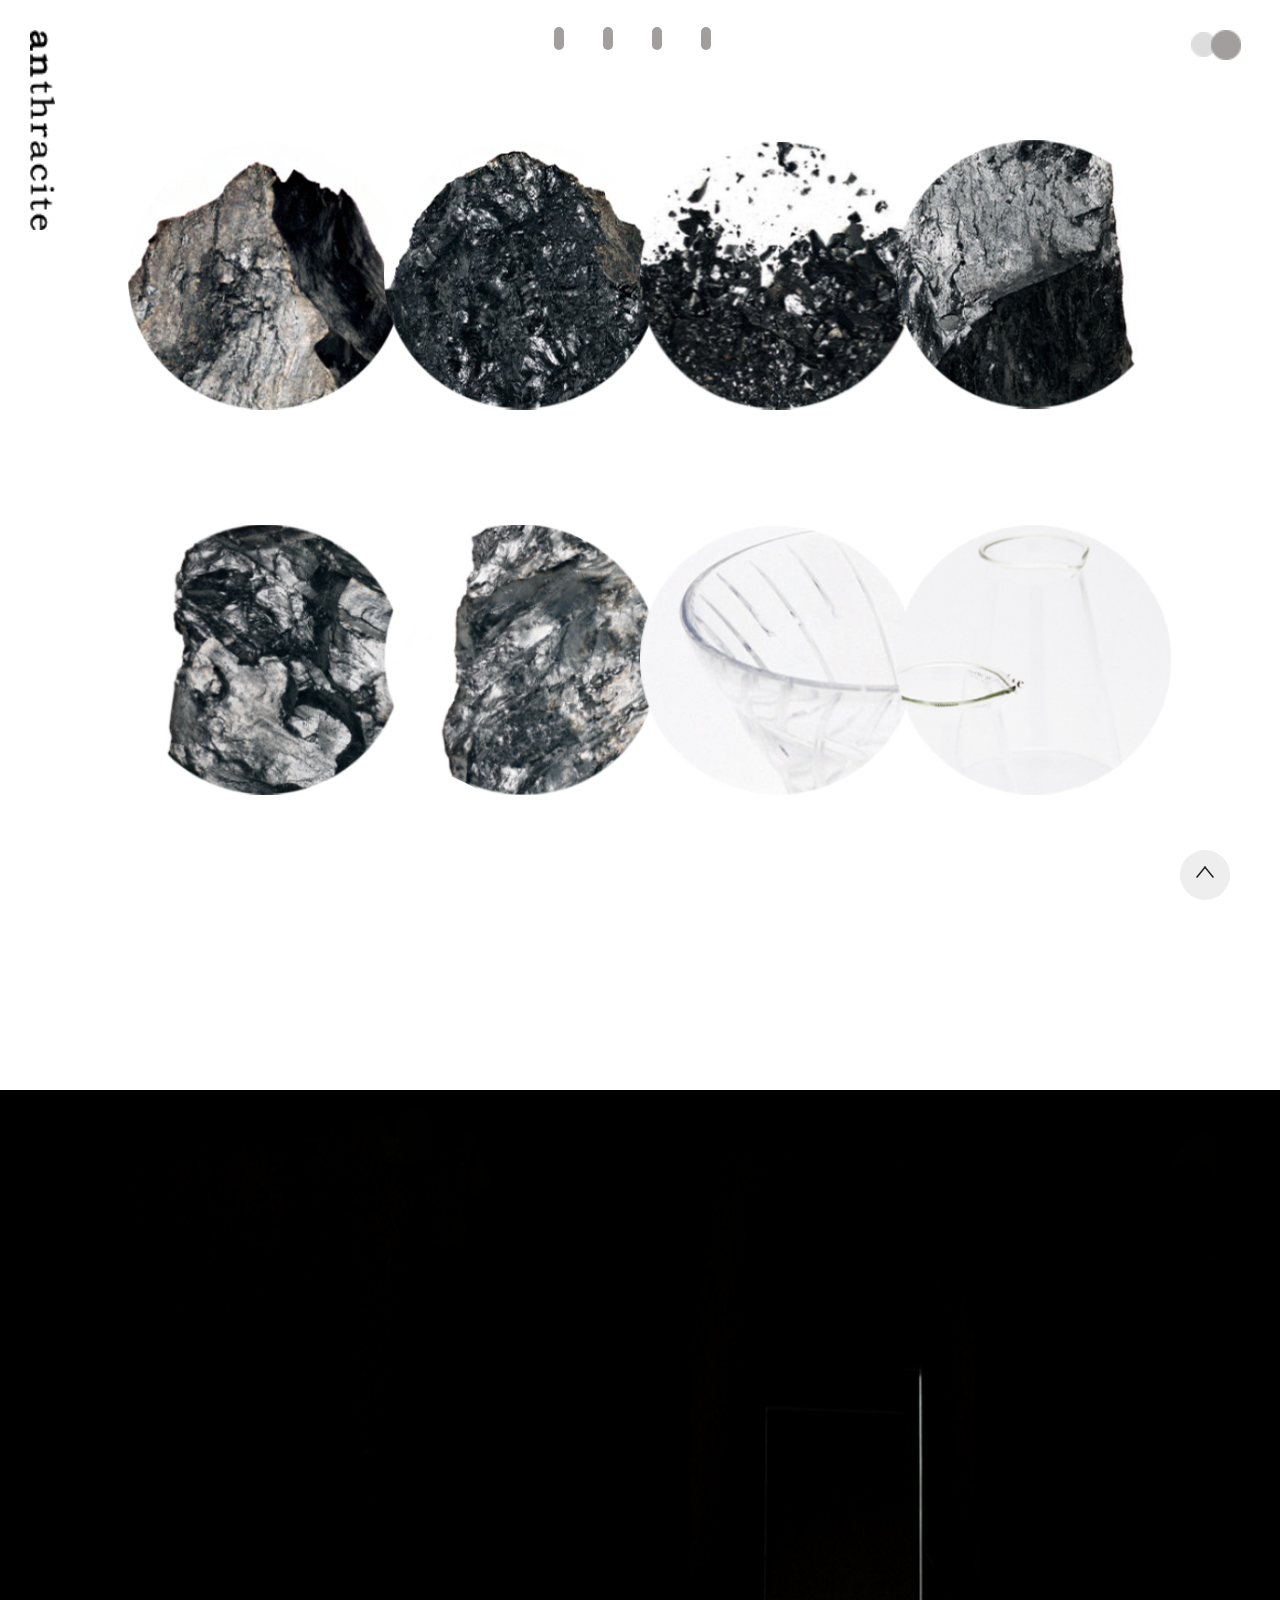
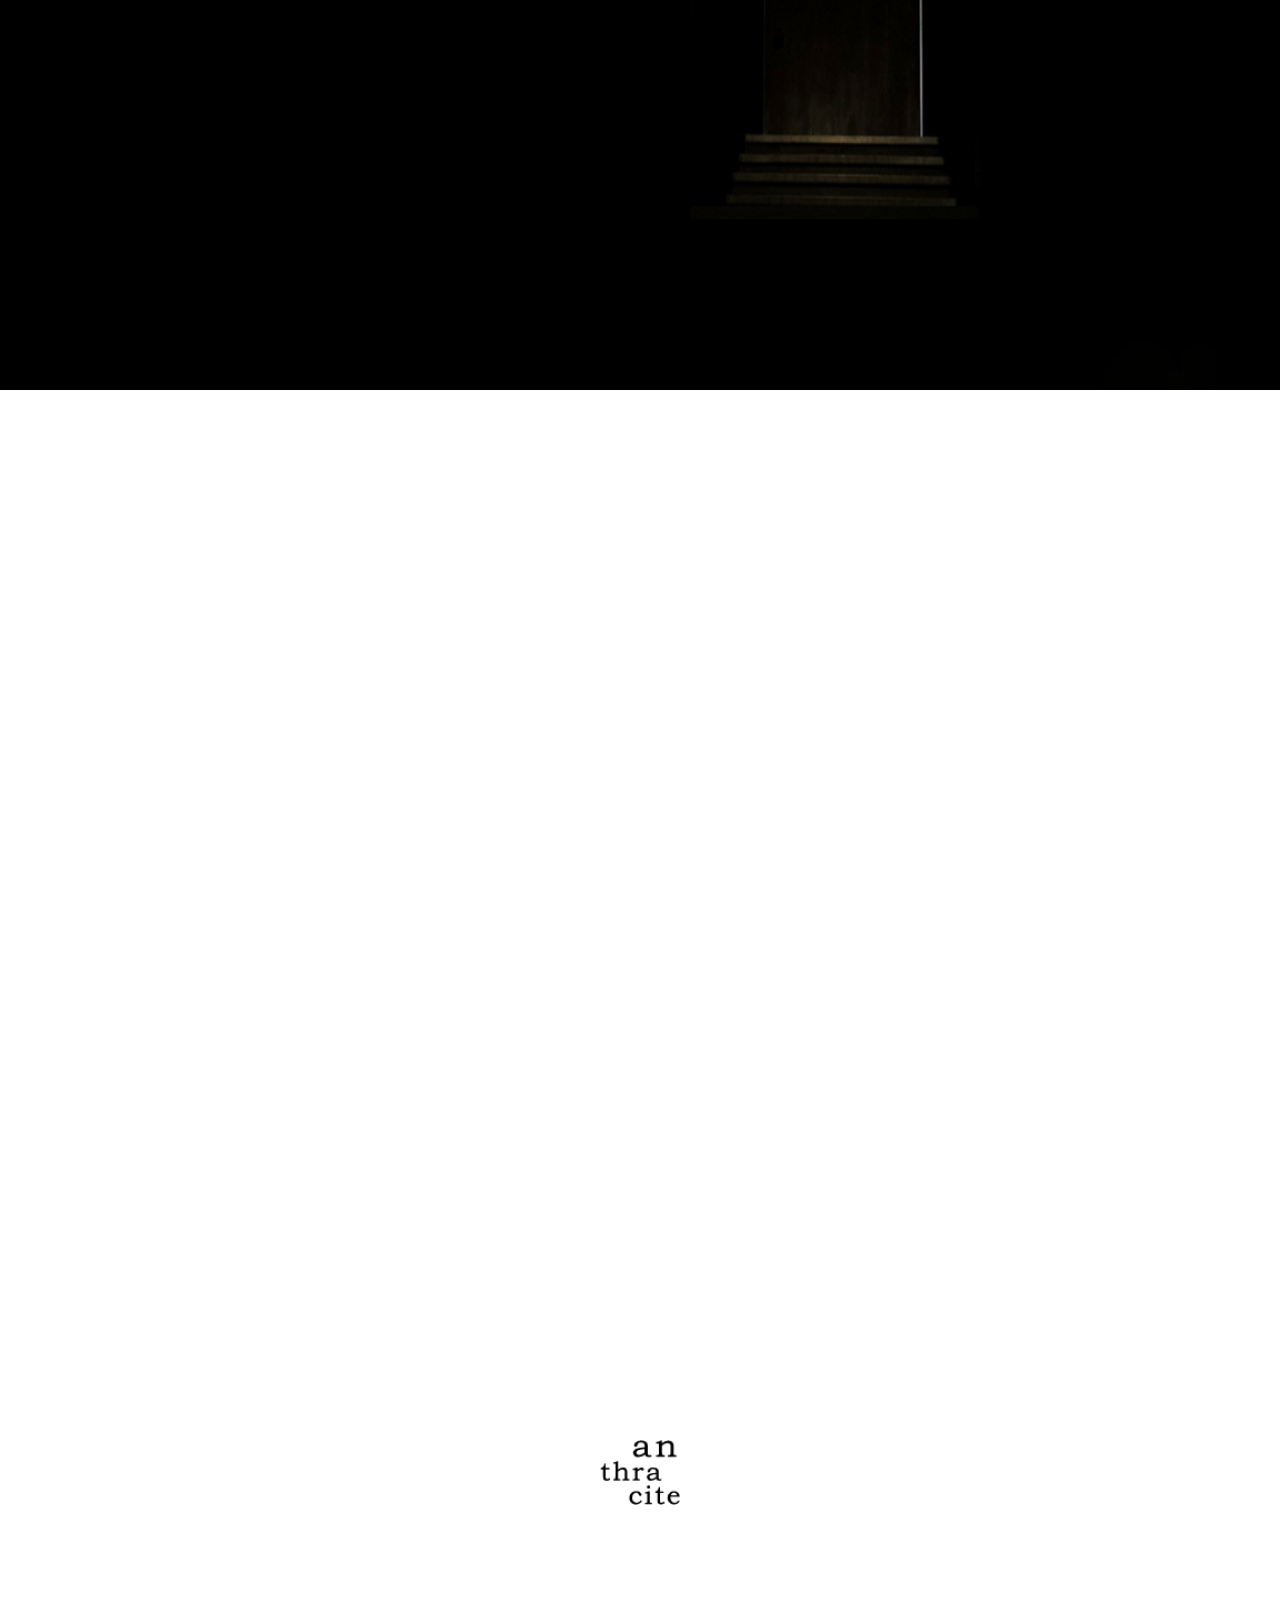
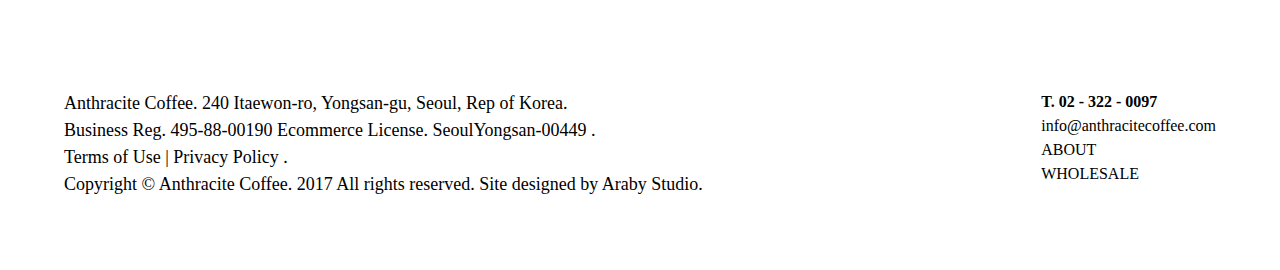
==== index.html @ 28214719 "df" ====
<!DOCTYPE html>
<html lang="ko">
<head>
    <meta charset="UTF-8">
    <meta name="viewport" content="width=device-width, initial-scale=1.0, minimum-scale=1.0,maximum-scale=1.0, user-scalable=no">
<!--    <script type="text/javascript" src="js/swiper.min.js"></script>-->
    <script src="js/prefixfree.min.js"></script>
    <script src="js/jquery-3.4.1.min.js"></script>
    <script src="js/jquery.mousewheel.js"></script>

    <link rel="stylesheet" href="css/swiper.min.css">
    <link rel="stylesheet" href="css/main.css">
    <link rel="stylesheet" href="css/header.css">
    <link rel="stylesheet" href="css/footer.css">
    <title>anthracite Main </title>
</head>


<script>
$(function(){
        $("#header").load("header.html");
        $("#footer").load("footer.html");
    
         
    
    //mousewhell.min.js를 difine한 경우
        //box 위에서 마우스 휠을 움직이면
        $(".box").on("mousewheel",function(event,delta){
            
           //마우스 휠을 올렸을 때
            if(delta > 0) {
                //변수  prev에 현재 휠을 움직인 section에서 이전section의 offset().top위치 저장
                try{
                   var prev = $(this).prev().offset().top;
                }catch(e){}
               //문서 전체를 prev에 저장된 위치로 이동
                $("html,body").stop().animate({"scrollTop":prev},1000);
               
               
            //마우스 휠을 내렸을 때
            }else if (delta < 0) {
                //변수 next에 현재 휠을 움직인 section에서 다음 section의 offset().top위치 저장 
                try{
                   var next = $(this).next().offset().top;
                } catch(e){}
                
               //문서 전체를 next에 저장된 위치로 이동
               $("html,body").stop().animate({"scrollTop":next},1000);
            }
              
       });
    });          
        
    //section02 (이미지 슬라이드)
    var wnum=0;
	var wwslidingAuto=null;
	function play_w(directw) {	
			if(directw=="right"){
				wnum++;
				if(wnum>2)wnum=0;
			}else if(directw=="left"){
				wnum--;
				if(wnum<0)wnum=2;
			}else {
				wnum = directw;
			}
				if(wnum==0) {
				$(".viewImgList li.imglist1").animate({'opacity' : 0 },1000);
				$(".viewImgList li.imglist2").animate({'opacity' : 0 },1000);
				$(".viewImgList li.imglist0").animate({'opacity' : 1 },1000);
			}else if (wnum==1){
				$(".viewImgList li.imglist0").animate({'opacity' : 0 },1000);
				$(".viewImgList li.imglist2").animate({'opacity' : 0 },1000);
				$(".viewImgList li.imglist1").animate({'opacity' : 1 },1000);
			}else if (wnum==2){
				$(".viewImgList li.imglist0").animate({'opacity' : 0 },1000);
				$(".viewImgList li.imglist1").animate({'opacity' : 0 },1000);
				$(".viewImgList li.imglist2").animate({'opacity' : 1 },1000);
			}

			if(wwslidingAuto)clearTimeout(wwslidingAuto);
			wwslidingAuto=setTimeout("play_w('right')",5000);
	}
	var wwslidingAuto=setTimeout("play_w('right')",5000);
    
    
    
        //section03
        $(window).scroll(function(){
            var sct = $(window).scrollTop();
            var visual = $(".box");
            var Roll = $(".visual_Roll > div > .v_img01 > ul");
            
            var tg = $(".visual_Roll");
            var th = $(".visual_Roll").offset().top;    
            
                if( th<= sct){
                   $('.fadein_down').animate({'opacity':'1','margin-top':'0px','transition':'0s'},1500);
                    $('.fadein_up').animate({'opacity':'1','margin-top':'350px','transition':'0s'},1500);
                    $('.v_text01').animate({'opacity':'1'},1000); 
                     $('.v_ston').animate({'opacity':'1'},1000); 
                }else if( th> sct){
                        $('.fadein_down').css({ 'opacity': '0', 'margin-top':'-900px', 'max-height': '100%','transition':'1s'});
                        $('.fadein_up').css({  'opacity': '0' , 'margin-top':'500px', 'max-height': '100%' ,'transition':'0.6s'}); 
                        $('.v_text01').css({'opacity':'0','transition':'0.6s'});
                        $('.v_ston').animate({'opacity':'0'},450); 
                };
            
        });
</script>

<body>
<!--skipnavi -->
<ul class="skipnavi">
    <li><a href="#container">본문내용</a></li>
</ul>

<!-- wrap-->
<div id="wrap">
    <!-- header-->
    <header id="header"></header>
    
    <div id="container">
        <div class="section01 box">
            <div class="main_menu">
                <ul>
                    <li class="M_img"><img  src="IMAGE/1.png" alt="히스토리미스터리"></li>
                    <li class="M_img"><img  src="IMAGE/2.png" alt="윌리엄브레이크"></li>
                    <li class="M_img"><img  src="IMAGE/3.png" alt="공기와꿈"></li>
                    <li class="M_img"><img  src="IMAGE/4.png" alt="버터펫트리오"></li>
                </ul>
                <ul>
                    <li><img src="IMAGE/5.png" alt="파블로네루다"></li>
                    <li><img src="IMAGE/6.png" alt="나쓰메소세키"></li>
                    <li><img src="IMAGE/7.png" alt="Hario v60 Dripper"></li>
                    <li><img src="IMAGE/8.png" alt="Anthracite Coffee Server"></li>
                </ul>
            </div>
        </div>
        
        <div class="section02 box">
        <div class="main_rolling_pc">
            <div class="visualRoll">
                <ul class="viewImgList">
                    <li class="imglist0"><img src="IMAGE/black1_1.png" alt=""></li>
                    <li class="imglist1"><img src="IMAGE/black1_2.png" alt=""></li>
                    <li class="imglist2"><img src="IMAGE/black1_3.png" alt=""></li>
                </ul>
            </div><!-- //visualRoll -->
        </div><!-- // main_rolling_pc -->
      </div>  
       
       
        <div class="section03 box swiper-container">
            <div class="visual_Roll swiper-wrapper">
                    <div class="swiper-slide">
                        <div class="v_img01">
                            <ul>
                                <li ><img class="fadein_down" src="IMAGE/Yeonhui02.png" alt="연희의 빛"></li>
                                <li><img class="fadein_up" src="IMAGE/Yeonhui01.png" alt="연희의 그림자"></li>
                            </ul>
                        </div>
                        <div class="v_text01">
                            <ul>
                                <li><span>연희</span></li>
                                <li><p>어두운 통로를 지나 넓은 창으로 쏟아지는 빛을<br>마주하면, 잠시 시간은 아득해집니다.<br>이 여백은 어떤 감각으로 남게될까요.<br><br>발자국 소리와 그림자의 움직임이 익숙한듯<br>낯설게 다가오는 이곳에서, 단지 모든 빛을<br>흡수한 검정의 고요를 가늠하고 싶을 뿐입니다.</p></li>
                            </ul>
                        </div>
                    </div>
                    <div class="swiper-slide">
                        <div class="v_img02">
                            <ul>
                                <li><img class="fadein_down" src="IMAGE/Seogyo.png" alt="연희의 그림자"></li>
                            </ul>
                        </div>
                        <div class="v_text02">
                            <ul>
                                <li><span>서교</span></li>
                                <li><p>서울 망원동 오래된 저택이었던 이곳은<br>바람과 바람 사이로 지나가는 시간의 소리,<br>커피를 만들어내는 몇몇 소리들만 존재합니다.<br><br>시간이 축적된 결과의 산물을 위해<br>정원을 가꾸고, 한 잔의 커피에 움직임을 더하는 적요한 이 공간은 결을 만드는 소리로만 채워집니다.</p></li>
                            </ul>
                        </div>
                    </div>
                    <div class=" swiper-slide">
                        <div class="v_img03">
                            <ul>
                                <li><img class="fadein_up" src="IMAGE/Jeju01.png" alt="제주 숲과 자연"></li>
                                <li><img class="fadein_down" src="IMAGE/Jeju02.png" alt="제주 시멘트사이 풀"></li>
                            </ul>
                        </div>
                        <div class="v_text03">
                            <ul>
                                <li><span>제주</span></li>
                                <li><p>천창을 통해 볕이 모이는 부분에 씨를 심고, 물을 주면 자라지 않을까?<br><br>아주 단순한 생각이 모여 공간을 만들었습니다.<br>돌이 많고 땅이 고르지 않은 공장 바닥에서 매일 볕을 받고 자라난 식물을 계속해서 키워나가는 것,<br>제주 한림읍 전분공장을 두 번째 앤트러사이트 공간으로 만들면서 우리는 하나의 생명력을 심었습니다.<br><br>온전한 자연의 흐름과 커피를 즐길 수 있는 공간이되길 바랍니다.</p></li>
                            </ul>
                        </div>
                        <div class="v_ston"><img src="IMAGE/ston1.png" alt="ston"></div>
                    </div>
                <div class="v_ston"><img src="IMAGE/ston1.png" alt="ston"></div>
            </div>
            <div class="swiper-pagination"></div>
        </div><!--// section03 -->
    </div><!--// conrainer -->
    
    <!-- footer-->
    <div id="footer"></div>
    
<!-- // wrap -->
</div>
  <script src="js/swiper.min.js"></script>
<script>
       var swiper = new Swiper('.swiper-container', {
                    slidesPerview: 1,
                    speed: 500,
                    spaceBetween: 0,
                    loop: true,
                    pagination: {
                        el:'.swiper-pagination',
                        type: 'progressbar',
                    },
                  
              });   
    
</script>
</body>
</html>
---- css/main.css ----
<meta charset="UTF-8">
 <meta name="viewport" content="width=device-width, initial-scale=1.0, minimum-scale=1.0,maximum-scale=1.0, user-scalable=no">
<link rel="stylesheet" href="css/swiper.min.css">

/*container*/
    #container { 
        padding-top: 100px;
        width: 100%;
        height: 100%; 
    }


    /*section01*/
    .section01 {
        width: 100%; 
        height: 950px; 
    }
    .section01 .main_menu {
        margin: 0 auto;
        width: 80%;
        height: 950px; 
        
    }
    .section01 .main_menu ul {
        margin: 0 auto;
        margin-top: 35px;
        width: 70%;
        height: 350px; 
        
    }
    .section01 .main_menu ul li{
        text-align: center;
        width:25%;
        height: 290px;
        float: left;
    }

.section01 .main_menu ul li img { width: 290px; height: 290px; transition:all 2s ease;}
.section01 .main_menu ul li img:hover {
    transform: rotateY(540deg);
    transition: all 1s infinite;
    -webkit-backface-visibility: visible; 
    backface-visibility: visible;

}


    /*section02*/
        .section02 {position: relative; width: 100%; height:900px; overflow: hidden; background-color: #000;}
        .visualRoll {position: relative; margin: 0 auto;width: 90%; overflow: hidden;}
        .viewImgList {position: relative; width: 100%;}
        .viewImgList li {text-align: center; margin: 0 auto; height: 900px; line-height: 900px;}
        .viewImgList li.imglist0 {position: relative; z-index: 50; }
        .viewImgList li.imglist1 {position: absolute; width: 100%; left: 0; top: 0; z-index: 10; }
        .viewImgList li.imglist2 {position: absolute; width: 100%; left: 0; top: 0; z-index: 10; }
        .viewImgList li img {width: 2000px; height: 1500px; position: absolute; left: 150px; top: -300px;}
        

    /*section03*/

.section03 {
    position: relative;
    width: 100%;
    height: 950px; 
    }
    .swiper-container {
        width: 100%;
        height: 100%;
        margin-left: auto;
        margin-right: auto;
    }
    .swiper-slide {
        text-align: center;
        font-size: 18px;
        background: #fff;

        /* Center slide text vertically */
        display: -webkit-box;
        display: -ms-flexbox;
        display: -webkit-flex;
        display: flex;
        -webkit-box-pack: center;
        -ms-flex-pack: center;
        -webkit-justify-content: center;
        justify-content: center;
        -webkit-box-align: center;
        -ms-flex-align: center;
        -webkit-align-items: center;
        align-items: center;
    }
    /*연희*/
    .Yeonhui, .Seogyo, .Jeju {
        width: 100%; 
        height: 960px;
        overflow: hidden;
        }

    .v_img01 { width: 50%; height: 950px; 
        float: left; 
        }
    .v_img01 ul { 
        position: relative; 
        width: 100%; 
        height: 950px; 
        }
    .v_img01 ul li { position: absolute; }
    .v_img01 ul li:nth-child(1) {
        width: 620px; 
        height: 100%;
        }
    .v_img01 ul li:nth-child(2) {
        width: 620px; 
        height: 100%;
        right: 0px;
        bottom: 0px;
        padding-top: 20px;
        }

    
    .visual_Roll div.on { background-color: beige; display: block;}

    /*img shadow */
    .v_img01 ul li img {box-shadow: -3px 2px 20px -9px;}

    .v_text01 { 
        width: 50%; 
        height: 950px; 
        text-align: center; 
        float: left; 
        position: relative; 
        overflow: hidden;
        opacity: 0;
        transition: 0.4s;
        background-image: url(../IMAGE/membership_back.png);
        }
    .v_text01 ul { 
        margin: 0 auto;
        width: 50%; 
        height: 300px;   
        margin-top:  350px;
        }
    .v_text01 ul li { 
        width: 100%; 
        height: 50px;
        }

    .v_text01 ul li span,p { 
        font-size: 23px;
        font-family: "HYMyeongJo-Extra";
        color: rgb(0, 0, 0);
        line-height: 1.5;
        -moz-transform: matrix( 1,0,0,0.99885930643423,0,0);
        -webkit-transform: matrix( 1,0,0,0.99885930643423,0,0);
        -ms-transform: matrix( 1,0,0,0.99885930643423,0,0);
        z-index: 28;
        }
    .v_text01 ul li span {
        font-size: 30px; 
        line-height: 0;
        }
    
/*서교*/
    .Seogyo {
        display: none;
        }

    .v_img02 { width: 50%; 
        height: 950px; 
        float: left;
        _overflow: hidden; 
        
        }
    .v_img02 ul { 
        position: relative; 
        width: 75%;
        height: 950px; 
        margin: 0 auto;
        text-align: center;
        
        }
    .v_img02 ul li { 
        position: absolute; 
        width: 100%;
        height: 950px;   
        }

    .v_img02 ul li:nth-child(1) {
        width: 620px; 
        height: 830px; 
        }
    .v_img02 ul li:nth-child(2) {
        width: 575px; 
        height: 605px;  
        bottom: 0; 
        right: 0px; 
        }
    /*img shadow */
    .v_img02 ul li img {box-shadow: -3px 2px 20px -9px;}


    .v_text02 { 
        width: 50%; 
        height: 950px; 
        text-align: center; 
        float: left; 
        position: relative; 
        overflow: hidden;
         background-image: url(../IMAGE/membership_back.png);
        }
    .v_text02 ul { 
        margin: 0 auto;
        width: 50%; 
        height: 300px;   
        margin-top:  350px;
        }
    .v_text02 ul li { 
        width: 100%; 
        height: 50px;
        }

    .v_text02 ul li span,p { 
        font-size: 23px;
        font-family: "HYMyeongJo-Extra";
        color: rgb(0, 0, 0);
        line-height: 1.5;
        -moz-transform: matrix( 1,0,0,0.99885930643423,0,0);
        -webkit-transform: matrix( 1,0,0,0.99885930643423,0,0);
        -ms-transform: matrix( 1,0,0,0.99885930643423,0,0);
        z-index: 28;
        }
    .v_text02 ul li span {
        font-size: 30px; 
        line-height: 0;
        }
/*제주*/
    .Jeju {
        display: none;
        }

    .v_img03 { 
        width: 50%; height: 950px; 
        float: left;
        _overflow: hidden; 
        }
    .v_img03 ul { 
        position: relative; 
        width: 100%; 
        height: 950px; 
        }
    .v_img03 ul li { position: absolute; }
    .v_img03 ul li:nth-child(1) {
        width: 620px; 
        height: 830px; 
        bottom: 610px; 
        left: 0px;
        }
    .v_img03 ul li:nth-child(2) {
        width: 575px; 
        height: 605px;  
        bottom: -150px; 
        right: 0px; 
        }
    /*img shadow */
    .v_img03 ul li img {box-shadow: -3px 2px 20px -9px;}

    .v_text03 { 
        width: 50%; 
        height: 950px; 
        text-align: center; 
        float: left; 
        position: relative; 
        overflow: hidden;
         background-image: url(../IMAGE/membership_back.png);
        }
    .v_text03 ul { 
        margin: 0 auto;
        width: 70%; 
        height: 300px;   
        margin-top:  350px;
        }
    .v_text03 ul li { 
        width: 100%; 
        height: 50px;
        }

    .v_text03 ul li span,p { 
        font-size: 23px;
        font-family: "HYMyeongJo-Extra";
        color: rgb(0, 0, 0);
        line-height: 1.5;
        -moz-transform: matrix( 1,0,0,0.99885930643423,0,0);
        -webkit-transform: matrix( 1,0,0,0.99885930643423,0,0);
        -ms-transform: matrix( 1,0,0,0.99885930643423,0,0);
        z-index: 28;
        }
    .v_text03 ul li span {
        font-size: 30px; 
        line-height: 0;
        }      

.v_ston {display: none;}

/*★★두번째★★*/
@media screen and (min-width:1280px) and (max-width:1735px){

/*container*/
    #container { 
        padding-top: 0px;
        width: 100%;
        height: 100%; 
    }


    /*section01*/
    .section01 {
        width: 100%; 
        height: 950px; 
    }
    .section01 .main_menu {
        margin: 0 auto;
        width: 80%;
        height: 950px; 
        
    }
    .section01 .main_menu ul {
        margin: 0 auto;
        margin-top: 35px;
        width: 100%;
        height: 350px; 
        
    }
    .section01 .main_menu ul li{
        text-align: center;
        width:25%;
        height: 290px;
        float: left;
    }

.section01 .main_menu ul li img { width: 275px; height: 270px; transition:all 2s ease;}
    
.section01 .main_menu ul li img:hover {
    transform: rotateY(540deg);
    transition: all 1s infinite;
    -webkit-backface-visibility: visible; 
    backface-visibility: visible;

}


    /*section02*/
        .section02 {position: relative; width: 100%; height:900px; overflow: hidden; background-color: #000;}
        .visualRoll {position: relative; margin: 0 auto;width: 90%; overflow: hidden;}
        .viewImgList {position: relative; width: 100%;}
        .viewImgList li {text-align: center; margin: 0 auto; height: 900px; line-height: 900px;}
        .viewImgList li.imglist0 {position: relative; z-index: 50; left: 150px;}
        .viewImgList li.imglist1 {position: absolute; width: 100%; left: 150px;top: 0; z-index: 10; }
        .viewImgList li.imglist2 {position: absolute; width: 100%; left: 150px;top: 0; z-index: 10; }
        .viewImgList li img {width: 2000px; height: 1500px; position: absolute; left: -375px; top: -300px;}
        
        

    /*section03*/

.section03 {
    position: relative;
    width: 100%;
    height: 960px; 
    }
    .swiper-container {
        width: 100%;
        height: 100%;
        margin-left: auto;
        margin-right: auto;
    }
    .swiper-slide {
        text-align: center;
        font-size: 18px;
        background: #fff;

        /* Center slide text vertically */
        display: -webkit-box;
        display: -ms-flexbox;
        display: -webkit-flex;
        display: flex;
        -webkit-box-pack: center;
        -ms-flex-pack: center;
        -webkit-justify-content: center;
        justify-content: center;
        -webkit-box-align: center;
        -ms-flex-align: center;
        -webkit-align-items: center;
        align-items: center;
    }
    /*연희*/
    .Yeonhui, .Seogyo, .Jeju {
        width: 100%; 
        height: 800px;
        overflow: hidden;
        }

    .v_img01 { 
        width: 50%; 
        height: 950px; 
        _float: left; 
        z-index: 2;
        }
    .v_img01 ul { 
        position: relative; 
        width: 100%; 
        height: 950px; 
        left: 10px;
        
        }
    .v_img01 ul li { position: absolute; }
    .v_img01 ul li:nth-child(1) {
        width: 320px; 
        height: 100%;
        left: 10px;
        }
    .v_img01 ul li:nth-child(2) {
        width: 350px; 
        height: 100%;
        right: 0px;
        bottom: 0px;
        padding-top: 20px;
        }
    .fadein_down { opacity: 0; margin-top:-900px; max-height: 100%; }
    .fadein_up {  opacity: 0; margin-top:500px; max-height: 100%;  }
    
    .visual_Roll div.on { background-color: beige; display: block;}

    /*img shadow */
    .v_img01 ul li img {
        width:460px; height: 525px;  box-shadow: -3px 2px 20px -9px; }

    .v_text01 { 
        width: 50%; 
        height: 950px; 
        text-align: center; 
        float: left; 
        position: relative; 
        overflow: hidden;
        opacity: 0;
        transition: 0.4s;
        background-image: url(../IMAGE/membership_back.png);
        
        }
    .v_text01 ul { 
        margin: 0 auto;
        width: 80%; 
        height: 300px;   
        margin-top:  330px;
        left: 10px;
        }
    .v_text01 ul li { 
        width: 100%; 
        height: 50px;
        }

    .v_text01 ul li p { 
        font-size:18px;
        font-family: "HYMyeongJo-Extra";
        color: rgb(0, 0, 0);
        line-height: 1.5;
        -moz-transform: matrix( 1,0,0,0.99885930643423,0,0);
        -webkit-transform: matrix( 1,0,0,0.99885930643423,0,0);
        -ms-transform: matrix( 1,0,0,0.99885930643423,0,0);
        z-index: 28;
        }
    .v_text01 ul li span {
        font-size: 30px; 
        line-height: 0;
        }
    
/*서교*/
    .Seogyo {
        display: none;
        
        }

    .v_img02 { 
        width: 50%; 
        height: 950px; 
        float: left;
        _overflow: hidden; 
        }
    .v_img02 ul { 
        position: relative; 
        width: 80%;
        height: 100%; 
        margin: 0 auto;
        text-align: center;
        }
    .v_img02 ul li { 
        position: absolute; 
        width: 100%;
        height: 950px;   
        right: 25px; 
        top: 60px;
        
        }

   
    /*img shadow */
    .v_img02 ul li img {
        width: 100%; height: 100%; box-shadow: -3px 2px 20px -9px;}


    .v_text02 { 
        width: 50%; 
        height: 950px; 
        text-align: center; 
        float: left; 
        position: relative; 
        overflow: hidden;
        }
    .v_text02 ul { 
        margin: 0 auto;
        width: 80%; 
        height: 300px;   
        margin-top:  330px;
        }
    .v_text02 ul li { 
        width: 100%; 
        height: 50px;
        }

    .v_text02 ul li p { 
        font-size:18px;
        font-family: "HYMyeongJo-Extra";
        color: rgb(0, 0, 0);
        line-height: 1.5;
        -moz-transform: matrix( 1,0,0,0.99885930643423,0,0);
        -webkit-transform: matrix( 1,0,0,0.99885930643423,0,0);
        -ms-transform: matrix( 1,0,0,0.99885930643423,0,0);
        z-index: 28;
        }
    .v_text02 ul li span {
        font-size: 30px; 
        line-height: 0;
        }
/*제주*/
    .Jeju {
        display: none;
        }

    .v_img03 { width: 50%; height: 950px; 
        float: left;
        _overflow: hidden; 
        z-index: 2;
        }
    .v_img03 ul { 
        position: relative; 
        width: 100%; 
        height: 950px; 
        }
    .v_img03 ul li { position: absolute; }
    .v_img03 ul li:nth-child(1) {
        width: 620px; 
        height: 830px; 
        }
    .v_img03 ul li:nth-child(2) {
        width: 575px; 
        height: 605px;  
        bottom: 0; 
        right: -110px; 
        }
    /*img shadow */
    .v_img03 ul li img {
        box-shadow: -3px 2px 20px -9px;}

    .v_text03 { 
        width: 50%; 
        height: 950px; 
        text-align: center; 
        float: left; 
        position: relative; 
        overflow: hidden;
        }
    .v_text03 ul { 
        margin: 0 auto;
        width: 80%; 
        height: 300px;   
        margin-top:  330px;
        }
    .v_text03 ul li { 
        width: 100%; 
        height: 50px;
        }

    .v_text03 ul li p { 
        font-size:18px;
        font-family: "HYMyeongJo-Extra";
        color: rgb(0, 0, 0);
        line-height: 1.5;
        -moz-transform: matrix( 1,0,0,0.99885930643423,0,0);
        -webkit-transform: matrix( 1,0,0,0.99885930643423,0,0);
        -ms-transform: matrix( 1,0,0,0.99885930643423,0,0);
        z-index: 28;
        }
    .v_text03 ul li span {
        font-size: 30px; 
        line-height: 0;
        }

}

/*★★세번째★★*/
@media screen and (min-width:1024px) and (max-width:1279px){
    #container { 
        padding-top: 0px;
        width: 100%;
        height: 100%; 
    }

    /*section01*/
    .section01 {
        margin: 0 auto;
        width: 90%; 
        height: 900px; 
       
    }
    .section01 .main_menu {
        margin: 0 auto;
        width: 100%;
        text-align: center;
    }
    .section01 .main_menu ul {
        margin: 0 auto;
        width: 60%;
        height: 450px; 
        display: inline-block;
        text-align: center;
       
    }
    .section01 .main_menu ul li{
        display: inline-block;
        width:50%;
        height:215px;

    }

.section01 .main_menu ul li img { width: 215px; height: 210px; transition:all 2s ease;}
.section01 .main_menu ul li img:hover {
    transform: rotateY(540deg);
    transition: all 1s infinite;
    -webkit-backface-visibility: visible; 
    backface-visibility: visible;
}


    /*section02*/
        .section02 {position: relative; width: 100%; height:900px; overflow: hidden; background-color: #000;}
        .visualRoll {position: relative; margin: 0 auto;width: 90%; overflow: hidden;}
        .viewImgList {position: relative; width: 100%;}
        .viewImgList li {text-align: center; margin: 0 auto; height: 900px; line-height: 900px;}
        .viewImgList li.imglist0 {position: relative; z-index: 50; }
        .viewImgList li.imglist1 {position: absolute; width: 100%; left: 0;top: 0; z-index: 10; }
        .viewImgList li.imglist2 {position: absolute; width: 100%; left: 0;top: 0; z-index: 10; }
        .viewImgList li img {width: 2000px; height: 1500px; position: absolute; left: -510px; top: -300px;}
        

    /*section03*/

.section03 {
    position: relative;
    width: 100%;
    height: 950px; 
    }
    .swiper-container {
        width: 100%;
        height: 100%;
        margin-left: auto;
        margin-right: auto;
    }
    .swiper-slide {
        text-align: center;
        font-size: 16px;
        background: #fff;

        /* Center slide text vertically */
        display: -webkit-box;
        display: -ms-flexbox;
        display: -webkit-flex;
        display: flex;
        -webkit-box-pack: center;
        -ms-flex-pack: center;
        -webkit-justify-content: center;
        justify-content: center;
        -webkit-box-align: center;
        -ms-flex-align: center;
        -webkit-align-items: center;
        align-items: center;
    }
    /*연희*/
    .Yeonhui, .Seogyo, .Jeju {
        width: 100%; 
        height: 100%;
        overflow: hidden;
        }

    .v_img01 { 
        width: 50%; 
        height: 950px; 
        _float: left; 
        z-index: 2;
        }
    .v_img01 ul { 
        position: relative; 
        width: 100%; 
        height: 950px; 
        
        }
    .v_img01 ul li { position: absolute; }
    .v_img01 ul li:nth-child(1) {
        width: 320px; 
        height: 100%;
        }
    .v_img01 ul li:nth-child(2) {
        width: 350px; 
        height: 100%;
        right: 0px;
        bottom: 0px;
        padding-top: 20px;
        }
    .fadein_down { opacity: 0; margin-top:-900px; max-height: 100%; }
    .fadein_up {  opacity: 0; margin-top:500px; max-height: 100%;  }
    
    .visual_Roll div.on { background-color: beige; display: block;}

    /*img shadow */
    .v_img01 ul li img {
        width:419px;  box-shadow: -3px 2px 20px -9px; }

    .v_text01 { 
        width: 50%; 
        height: 950px; 
        text-align: center; 
        float: left; 
        position: relative; 
        overflow: hidden;
        opacity: 0;
        transition: 0.4s;
        background-image: url(../IMAGE/membership_back.png);
        
        }
    .v_text01 ul { 
        margin: 0 auto;
        width: 80%; 
        height: 300px;   
        margin-top:  330px;
        }
    .v_text01 ul li { 
        width: 100%; 
        height: 50px;
        }

    .v_text01 ul li p { 
        font-size:18px;
        font-family: "HYMyeongJo-Extra";
        color: rgb(0, 0, 0);
        line-height: 1.5;
        -moz-transform: matrix( 1,0,0,0.99885930643423,0,0);
        -webkit-transform: matrix( 1,0,0,0.99885930643423,0,0);
        -ms-transform: matrix( 1,0,0,0.99885930643423,0,0);
        z-index: 28;
        }
    .v_text01 ul li span {
        font-size: 30px; 
        line-height: 0;
        }
    
/*서교*/
    .Seogyo {
        display: none;
        }

    .v_img02 { width: 50%; 
        height: 950px; 
        float: left;
        _overflow: hidden; 
        }
    .v_img02 ul { 
        position: relative; 
        width: 100%;
        height: 950px; 
        margin: 0 auto;
        text-align: center;
        
        }
    .v_img02 ul li { 
        position: absolute; 
        width: 100%;
       height: 950px;   
        _left: -90px;
        }


 
    /*img shadow */
    .v_img02 ul li img {width: 600px; box-shadow: -3px 2px 20px -9px;}


    .v_text02 { 
        width: 50%; 
        height: 950px; 
        text-align: center; 
        float: left; 
        position: relative; 
        overflow: hidden;
        }
   .v_text02 ul { 
        margin: 0 auto;
        width: 80%; 
        height: 300px;   
        margin-top:  330px;
        }
    .v_text02 ul li { 
        width: 100%; 
        height: 50px;
        }

    .v_text02 ul li p { 
        font-size:18px;
        font-family: "HYMyeongJo-Extra";
        color: rgb(0, 0, 0);
        line-height: 1.5;
        -moz-transform: matrix( 1,0,0,0.99885930643423,0,0);
        -webkit-transform: matrix( 1,0,0,0.99885930643423,0,0);
        -ms-transform: matrix( 1,0,0,0.99885930643423,0,0);
        z-index: 28;
        }
    .v_text02 ul li span {
        font-size: 30px; 
        line-height: 0;
        }
/*제주*/
    .Jeju {
        display: none;
        }

    .v_img03 { width: 50%; height: 950px; 
        float: left;
        _overflow: hidden; 
        z-index: 2;
        }
    .v_img03 ul { 
        position: relative; 
        width: 100%; 
        height: 950px; 
        }
    .v_img03 ul li { position: absolute; }
    
    .v_img03 ul li:nth-child(1) img{
        width: 430px; 
        height:750px; 
        }
     .v_img03 ul li:nth-child(2) img{
        width: 430px; 
        height:750px; 
        }
    
    .v_img03 ul li:nth-child(1) {
        width: 100%; 
        height: 100%;
        left: -35px;
    }
    
    .v_img03 ul li:nth-child(2) {
        width: 575px; 
        height: 605px;  
        bottom: 30px; 
        right: -110px; 
        }
    /*img shadow */
    .v_img03 ul li img {box-shadow: -3px 2px 20px -9px;}

    .v_text03 { 
        width: 50%; 
        height: 950px; 
        text-align: center; 
        float: left; 
        position: relative; 
        overflow: hidden;
        }
    .v_text03 ul { 
        margin: 0 auto;
        width: 80%; 
        height: 300px;   
        margin-top:  330px;
        }
    .v_text03 ul li { 
        width: 100%; 
        height: 50px;
        }

    .v_text03 ul li p { 
        font-size:18px;
        font-family: "HYMyeongJo-Extra";
        color: rgb(0, 0, 0);
        line-height: 1.5;
        -moz-transform: matrix( 1,0,0,0.99885930643423,0,0);
        -webkit-transform: matrix( 1,0,0,0.99885930643423,0,0);
        -ms-transform: matrix( 1,0,0,0.99885930643423,0,0);
        z-index: 28;
        }
    .v_text03 ul li span {
        font-size: 30px; 
        line-height: 0;
        }
    .v_ston {display: none;}
    
}

/*★★hahaha★★*/
@media screen and (min-width:640px) and (max-width:1023px){
    .v_img01 .fadein_up{display:none;}
    .v_img03 .fadein_down{display:none;}
    .v_text01 ul,.v_text02 ul,.v_text03 ul {margin-top:140px; size:14px;} 
    .v_text01 ul li span, .v_text02 ul li span, .v_text03 ul li span {font-size:20px;}
    p {font-size:15px;}
    
    
    #container { 
        padding-top: 0px;
        width: 100%;
        height: 100%; 
    }

    /*section01*/
    .section01 {
        margin: 0 auto;
        width: 90%; 
        height: 900px; 
       
    }
    .section01 .main_menu {
        margin: 0 auto;
        width: 100%;
        text-align: center;
    }
    .section01 .main_menu ul {
        margin: 0 auto;
        width: 60%;
        height: 450px; 
        display: inline-block;
        text-align: center;
       
    }
    .section01 .main_menu ul li{
        display: inline-block;
        width:50%;
        height:215px;

    }

.section01 .main_menu ul li img { width: 215px; height: 210px; transition:all 2s ease;}
.section01 .main_menu ul li img:hover {
    transform: rotateY(540deg);
    transition: all 1s infinite;
    -webkit-backface-visibility: visible; 
    backface-visibility: visible;
}


    /*section02*/
        .section02 {position: relative; width: 100%; height:900px; overflow: hidden; background-color: #000;}
        .visualRoll {position: relative; margin: 0 auto;width: 90%; overflow: hidden;}
        .viewImgList {position: relative; width: 100%;}
        .viewImgList li {text-align: center; margin: 0 auto; height: 900px; line-height: 900px;}
        .viewImgList li.imglist0 {position: relative; z-index: 50; }
        .viewImgList li.imglist1 {position: absolute; width: 100%; left: 0;top: 0; z-index: 10; }
        .viewImgList li.imglist2 {position: absolute; width: 100%; left: 0;top: 0; z-index: 10; }
        .viewImgList li img {width: 2000px; height: 1500px; position: absolute; left: -510px; top: -300px;}
        

    /*section03*/
.section03.swiper-container {
    position: relative;
    width: 100%;
    height: 700px;
    margin-left: auto;
    margin-right: auto;
}

    .swiper-slide {
        text-align: center;
        font-size: 16px;

        

        /* Center slide text vertically */
        display: -webkit-box;
        display: -ms-flexbox;
        display: -webkit-flex;
        display: flex;
        -webkit-box-pack: center;
        -ms-flex-pack: center;
        -webkit-justify-content: center;
        justify-content: center;
        -webkit-box-align: center;
        -ms-flex-align: center;
        -webkit-align-items: center;
        align-items: center;
    }
/*연희*/
    .v_img01 { 
        width: 100%; 
        height: 700px; 
        }
    .v_img01 ul { 
        position: relative; 
        width: 100%; 
        height: 100%; 
        
        }
    .v_img01 ul li { position: absolute; }
    .v_img01 ul li:nth-child(1) {
        width: 100%; 
        height: 100%;
    }
    .v_img01 ul li:nth-child(2) {
       display: none;
        }
    .fadein_down { opacity: 0; margin-top:-900px; max-height: 100%; }
    .fadein_up {  opacity: 0; margin-top:500px; max-height: 100%;  }
    
    .visual_Roll div.on {  display: block;}

     /*img shadow */
    .v_img01 ul li img {
        width:100%;  box-shadow: 0px 2px 30px -3px; }

    .v_text01 { 
        z-index: 2;
        width: 100%; 
        height: 100%; 
        text-align: center; 
        float: left; 
        position: absolute;
        overflow: hidden;
        opacity: 0;
        transition: 0.4s;
        background-image: none;
        
        }
    .v_text01 ul { 
        margin: 0 auto;
        width: 70%; 
        height: 300px;   
        margin-top:  150px;
        }
    .v_text01 ul li { 
        width: 100%; 
        height: 65px;
        }

    .v_text01 ul li p { 
        font-size:18px;
        font-family: "HYMyeongJo-Extra";
        color: #fff;
        line-height: 2;
        -moz-transform: matrix( 1,0,0,0.99885930643423,0,0);
        -webkit-transform: matrix( 1,0,0,0.99885930643423,0,0);
        -ms-transform: matrix( 1,0,0,0.99885930643423,0,0);
        z-index: 28;
        }
    .v_text01 ul li span {
        font-size: 30px; 
        line-height: 0;
        color: #fff;
        }
    
/*서교*/
  

    .v_img02 { 
        width: 100%;
        height: 700px; 
        }
    .v_img02 ul { 
        position: relative; 
        width: 100%; 
        height: 100%; 
        
        }
    .v_img02 ul li { position: absolute; }
    .v_img02 ul li:nth-child(1) {
        
        width: 100%; 
        height: 100%;
    }
    .v_img02 ul li:nth-child(2) {
       display: none;
        }


     /*img shadow */
    .v_img02 ul li img {
        
        width:100%;  box-shadow: 0px 2px 30px -3px; }



    .v_text02 { 
        z-index: 2;
        width: 100%; 
        height: 700px; 
        text-align: center; 
        float: left; 
        position: absolute;
        overflow: hidden;
        transition: 0.4s;
        background-image: none;
        }
   .v_text02 ul { 
        margin: 0 auto;
        width: 70%; 
        height: 300px;   
        margin-top:  150px;
        }
    .v_text02 ul li { 
        width: 100%; 
        height: 65px;
        }

    .v_text02 ul li p { 
        font-size:18px;
        font-family: "HYMyeongJo-Extra";
        color: #fff;
        line-height: 2;
        -moz-transform: matrix( 1,0,0,0.99885930643423,0,0);
        -webkit-transform: matrix( 1,0,0,0.99885930643423,0,0);
        -ms-transform: matrix( 1,0,0,0.99885930643423,0,0);
        z-index: 28;
        }
    .v_text02 ul li span {
        font-size: 30px; 
        line-height: 0;
        color: #fff;
        }
    
/*제주*/
    .Jeju {
        display: none;
        }

    .v_img03 { 
        width: 100%; 
        height: 700px;  
        z-index: 0;
        
        
        }
    .v_img03 ul { 
        position: relative; 
        width: 100%; 
        height: 100%;  
        
        }
    .v_img03 ul li { position: absolute; }
    .v_img03 ul li:nth-child(1) {
        width: 100%; 
        height: 100%;
        bottom: 350px; 
        left: 0px;
    }
    .v_img03 ul li:nth-child(2) {
       display: none;
        }
    .fadein_down { opacity: 0; margin-top:-900px; max-height: 100%; }
    .fadein_up {  opacity: 0; margin-top:500px; max-height: 100%;  }
    
    .visual_Roll div.on {  display: block;}

    /*img shadow */
    .v_img03 ul li img {
        width:100%;  box-shadow: 0px 2px 30px -3px; }

    .v_text03 { 
        z-index: 10;
        width: 100%; 
        height: 700px; 
        text-align: center; 
        float: left; 
        position: absolute;
        overflow: hidden;
        _opacity: 0;
        transition: 0.4s;
        background-image: none;
        
        }
    .v_text03 ul { 
        margin: 0 auto;
        width: 70%; 
        height: 300px;   
        margin-top:  150px;
        }
    .v_text03 ul li { 
        width: 100%; 
        height: 65px;
        }

    .v_text03 ul li p { 
        font-size:18px;
        font-family: "HYMyeongJo-Extra";
        color: #fff;
        line-height: 2;
        -moz-transform: matrix( 1,0,0,0.99885930643423,0,0);
        -webkit-transform: matrix( 1,0,0,0.99885930643423,0,0);
        -ms-transform: matrix( 1,0,0,0.99885930643423,0,0);
        z-index: 28;
        }
    .v_text03 ul li span {
        font-size: 30px; 
        line-height: 0;
        color: #fff;
        }

}

/*★★여섯번째★★*/
@media screen and (min-width:480px) and (max-width:639px) {
        /*container*/
    #container { 
        padding-top: 0px;
        width: 100%;
        height: 100%; 
    }
    /*section01*/
    .section01 {
        margin: 0 auto;
        width: 90%; 
        height: 700px; 
    }
    .section01 .main_menu {
        margin: 0 auto;
        width: 100%;
        _height: 650px; 
        
    }
    .section01 .main_menu ul {
        margin: 0 auto;
        _margin-top: 35px;
        width: 100%;
        height: 350px; 
        
    }
    .section01 .main_menu ul li{
        text-align: center;
        width:50%;
        height: 170px;
        float: left;
    }

    .section01 .main_menu ul li img { width: 165px; height: 160px; transition:all 2s ease;}
    .section01 .main_menu ul li img:hover {
    transform: rotateY(540deg);
    transition: all 1s infinite;
    -webkit-backface-visibility: visible; 
    backface-visibility: visible;
}


    /*section02*/
    .section02 {position: relative; width: 100%; height:600px; overflow: hidden; }
        .visualRoll {position: relative; margin: 0 auto;width: 90%; overflow: hidden;}
        .viewImgList {position: relative; width: 100%;}
        .viewImgList li {text-align: center; margin: 0 auto; height:600px; line-height: 600px;}
        .viewImgList li.imglist0 {position: relative; z-index: 50; left: -15%; }
        .viewImgList li.imglist1 {position: absolute; width: 100%; left: -15%;  top: 0; z-index: 10; }
        .viewImgList li.imglist2 {position: absolute; width: 100%; left: -15%; top: 0; z-index: 10; }
        .viewImgList li img {width: 1600px; height: 1000px; position: absolute; left:  -495px; top: -200px;}
    
.section03.swiper-container {
    position: relative;
    width: 100%;
    height: 700px;
    margin-left: auto;
    margin-right: auto;
}

    .swiper-slide {
        text-align: center;
        font-size: 16px;

        

        /* Center slide text vertically */
        display: -webkit-box;
        display: -ms-flexbox;
        display: -webkit-flex;
        display: flex;
        -webkit-box-pack: center;
        -ms-flex-pack: center;
        -webkit-justify-content: center;
        justify-content: center;
        -webkit-box-align: center;
        -ms-flex-align: center;
        -webkit-align-items: center;
        align-items: center;
    }
/*연희*/
    .v_img01 { 
        width: 100%; 
        height: 500px; 
        }
    .v_img01 ul { 
        position: relative; 
        width: 100%; 
        height: 100%; 
        
        }
    .v_img01 ul li { position: absolute; }
    .v_img01 ul li:nth-child(1) {
        width: 100%; 
        height: 100%;
    }
    .v_img01 ul li:nth-child(2) {
       display: none;
        }
    .fadein_down { opacity: 0; margin-top:-900px; max-height: 100%; }
    .fadein_up {  opacity: 0; margin-top:500px; max-height: 100%;  }
    
    .visual_Roll div.on {  display: block;}

     /*img shadow */
    .v_img01 ul li img {
        width:100%;  box-shadow: 0px 2px 30px -3px; }

    .v_text01 { 
        z-index: 2;
        width: 100%; 
        height: 100%; 
        text-align: center; 
        float: left; 
        position: absolute;
        overflow: hidden;
        opacity: 0;
        transition: 0.4s;
        background-image: none;
        
        }
    .v_text01 ul { 
        margin: 0 auto;
        width: 80%; 
        height: 300px;   
        margin-top:  200px;
        }
    .v_text01 ul li { 
        width: 100%; 
        height: 65px;
        }

    .v_text01 ul li p { 
        font-size:14px;
        font-family: "HYMyeongJo-Extra";
        color: #fff;
        line-height: 2;
        -moz-transform: matrix( 1,0,0,0.99885930643423,0,0);
        -webkit-transform: matrix( 1,0,0,0.99885930643423,0,0);
        -ms-transform: matrix( 1,0,0,0.99885930643423,0,0);
        z-index: 28;
        }
    .v_text01 ul li span {
        font-size: 30px; 
        line-height: 0;
        color: #fff;
        }
    
/*서교*/
  

    .v_img02 { 
        width: 100%;
        height: 500px;
        }
    .v_img02 ul { 
        position: relative; 
        width: 100%; 
        height: 100%; 
        
        }
    .v_img02 ul li { position: absolute; }
    .v_img02 ul li:nth-child(1) {
        
        width: 100%; 
        height: 100%;
    }
    .v_img02 ul li:nth-child(2) {
       display: none;
        }


     /*img shadow */
    .v_img02 ul li img {
        
        width:100%;  box-shadow: 0px 2px 30px -3px; }



    .v_text02 { 
        z-index: 2;
        width: 100%; 
        height: 700px; 
        text-align: center; 
        float: left; 
        position: absolute;
        overflow: hidden;
        transition: 0.4s;
        background-image: none;
        }
   .v_text02 ul { 
        margin: 0 auto;
        width: 85%; 
        height: 300px;   
       margin-top:  200px;
        }
    .v_text02 ul li { 
        width: 100%; 
        height: 65px;
        }

    .v_text02 ul li p,span { 
        font-size:14px;
        font-family: "HYMyeongJo-Extra";
        color: #fff;
        line-height: 2;
        -moz-transform: matrix( 1,0,0,0.99885930643423,0,0);
        -webkit-transform: matrix( 1,0,0,0.99885930643423,0,0);
        -ms-transform: matrix( 1,0,0,0.99885930643423,0,0);
        z-index: 28;
        }
    .v_text02 ul li span {
        font-size: 30px; 
        line-height: 0;
        color: #fff;
        }
    
/*제주*/
    .Jeju {
        display: none;
        }

    .v_img03 { 
        width: 100%; 
        height: 500px; 
        z-index: 0;
        
        
        }
    .v_img03 ul { 
        position: relative; 
        width: 100%; 
        height: 100%;  
        
        }
    .v_img03 ul li { position: absolute; }
    .v_img03 ul li:nth-child(1) {
        width: 100%; 
        height: 100%;
        bottom: 350px; 
        left: 0px;
    }
    .v_img03 ul li:nth-child(2) {
       display: none;
        }
    .fadein_down { opacity: 0; margin-top:-900px; max-height: 100%; }
    .fadein_up {  opacity: 0; margin-top:500px; max-height: 100%;  }
    
    .visual_Roll div.on {  display: block;}

    /*img shadow */
    .v_img03 ul li img {
        width:100%;  box-shadow: 0px 2px 30px -3px; }

    .v_text03 { 
        z-index: 10;
        width: 100%; 
        height: 700px; 
        text-align: center; 
        float: left; 
        position: absolute;
        overflow: hidden;
        _opacity: 0;
        transition: 0.4s;
        background-image: none;
        
        }
    .v_text03 ul { 
        margin: 0 auto;
        width: 85%; 
        height: 300px;   
        margin-top:  200px;
        }
    .v_text03 ul li { 
        width: 100%; 
        height: 65px;
        }

    .v_text03 ul li p { 
        font-size:14px;
        font-family: "HYMyeongJo-Extra";
        color: #fff;
        line-height: 2;
        -moz-transform: matrix( 1,0,0,0.99885930643423,0,0);
        -webkit-transform: matrix( 1,0,0,0.99885930643423,0,0);
        -ms-transform: matrix( 1,0,0,0.99885930643423,0,0);
        z-index: 28;
        }
    .v_text03 ul li span {
        font-size: 30px; 
        line-height: 0;
        color: #fff;
        }

}


/*★★일곱번째★★*/
@media screen and (max-width:479px) {    /*container*/
           /*container*/
    #container { 
        padding-top: 0px;
        width: 100%;
        height: 100%; 
    }
    /*section01*/
    .section01 {
        margin: 0 auto;
        width: 90%; 
        height: 700px; 
    }
    .section01 .main_menu {
        margin: 0 auto;
        width: 100%;
        _height: 650px; 
        
    }
    .section01 .main_menu ul {
        margin: 0 auto;
        _margin-top: 35px;
        width: 100%;
        height: 350px; 
        
    }
    .section01 .main_menu ul li{
        text-align: center;
        width:50%;
        height: 170px;
        float: left;
    }

    .section01 .main_menu ul li img { width: 165px; height: 160px; transition:all 2s ease;}
    .section01 .main_menu ul li img:hover {
    transform: rotateY(540deg);
    transition: all 1s infinite;
    -webkit-backface-visibility: visible; 
    backface-visibility: visible;
}
    
    
    /*section02*/
    .section02 {position: relative; width: 100%; height:600px; overflow: hidden; }
        .visualRoll {position: relative; margin: 0 auto;width: 90%; overflow: hidden;}
        .viewImgList {position: relative; width: 100%;}
        .viewImgList li {text-align: center; margin: 0 auto; height:600px; line-height: 600px;}
        .viewImgList li.imglist0 {position: relative; z-index: 50; left: -40%; }
        .viewImgList li.imglist1 {position: absolute; width: 100%; left: -40%;  top: 0; z-index: 10; }
        .viewImgList li.imglist2 {position: absolute; width: 100%; left: -40%; top: 0; z-index: 10; }
        .viewImgList li img {width: 1600px; height: 1000px; position: absolute; left:  -495px; top: -200px;}
    
   

   /*section03*/

.section03.swiper-container {
    position: relative;
    width: 100%;
    height: 700px;
    margin-left: auto;
    margin-right: auto;
}

    .swiper-slide {
        text-align: center;
        font-size: 16px;

        

        /* Center slide text vertically */
        display: -webkit-box;
        display: -ms-flexbox;
        display: -webkit-flex;
        display: flex;
        -webkit-box-pack: center;
        -ms-flex-pack: center;
        -webkit-justify-content: center;
        justify-content: center;
        -webkit-box-align: center;
        -ms-flex-align: center;
        -webkit-align-items: center;
        align-items: center;
    }
/*연희*/
    .v_img01 { 
        width: 100%; 
        height: 500px; 
        }
    .v_img01 ul { 
        position: relative; 
        width: 100%; 
        height: 100%; 
        
        }
    .v_img01 ul li { position: absolute; }
    .v_img01 ul li:nth-child(1) {
        width: 100%; 
        height: 100%;
    }
    .v_img01 ul li:nth-child(2) {
       display: none;
        }
    .fadein_down { opacity: 0; margin-top:-900px; max-height: 100%; }
    .fadein_up {  opacity: 0; margin-top:500px; max-height: 100%;  }
    
    .visual_Roll div.on {  display: block;}

     /*img shadow */
    .v_img01 ul li img {
        width:100%;  box-shadow: 0px 2px 30px -3px; }

    .v_text01 { 
        z-index: 2;
        width: 100%; 
        height: 100%; 
        text-align: center; 
        float: left; 
        position: absolute;
        overflow: hidden;
        opacity: 0;
        transition: 0.4s;
        background-image: none;
        
        }
    .v_text01 ul { 
        margin: 0 auto;
        width: 80%; 
        height: 300px;   
        margin-top:  200px;
        }
    .v_text01 ul li { 
        width: 100%; 
        height: 65px;
        }

    .v_text01 ul li p { 
        font-size:14px;
        font-family: "HYMyeongJo-Extra";
        color: #fff;
        line-height: 2;
        -moz-transform: matrix( 1,0,0,0.99885930643423,0,0);
        -webkit-transform: matrix( 1,0,0,0.99885930643423,0,0);
        -ms-transform: matrix( 1,0,0,0.99885930643423,0,0);
        z-index: 28;
        }
    .v_text01 ul li span {
        font-size: 30px; 
        line-height: 0;
        color: #fff;
        }
    
/*서교*/
  

    .v_img02 { 
        width: 100%;
        height: 500px;
        }
    .v_img02 ul { 
        position: relative; 
        width: 100%; 
        height: 100%; 
        
        }
    .v_img02 ul li { position: absolute; }
    .v_img02 ul li:nth-child(1) {
        
        width: 100%; 
        height: 100%;
    }
    .v_img02 ul li:nth-child(2) {
       display: none;
        }


     /*img shadow */
    .v_img02 ul li img {
        width:100%; height: 100%; box-shadow: 0px 2px 30px -3px; }



    .v_text02 { 
        z-index: 2;
        width: 100%; 
        height: 700px; 
        text-align: center; 
        float: left; 
        position: absolute;
        overflow: hidden;
        transition: 0.4s;
        background-image: none;
        }
   .v_text02 ul { 
        margin: 0 auto;
        width: 85%; 
        height: 300px;   
       margin-top:  200px;
        }
    .v_text02 ul li { 
        width: 100%; 
        height: 65px;
        }

    .v_text02 ul li p,span { 
        font-size:14px;
        font-family: "HYMyeongJo-Extra";
        color: #fff;
        line-height: 2;
        -moz-transform: matrix( 1,0,0,0.99885930643423,0,0);
        -webkit-transform: matrix( 1,0,0,0.99885930643423,0,0);
        -ms-transform: matrix( 1,0,0,0.99885930643423,0,0);
        z-index: 28;
        }
    .v_text02 ul li span {
        font-size: 30px; 
        line-height: 0;
        color: #fff;
        }
    
/*제주*/
    .Jeju {
        display: none;
        }

    .v_img03 { 
        width: 100%; 
        height: 500px; 
        z-index: 0;
        
        
        }
    .v_img03 ul { 
        position: relative; 
        width: 100%; 
        height: 100%;  
        
        }
    .v_img03 ul li { position: absolute; }
    .v_img03 ul li:nth-child(1) {
        width: 100%; 
        height: 100%;
        bottom: 350px; 
        left: 0px;
    }
    .v_img03 ul li:nth-child(2) {
       display: none;
        }
    .fadein_down { opacity: 0; margin-top:-900px; max-height: 100%; }
    .fadein_up {  opacity: 0; margin-top:500px; max-height: 100%;  }
    
    .visual_Roll div.on {  display: block;}

    /*img shadow */
    .v_img03 ul li img {
        width:100%;  box-shadow: 0px 2px 30px -3px; }

    .v_text03 { 
        z-index: 10;
        width: 100%; 
        height: 700px; 
        text-align: center; 
        float: left; 
        position: absolute;
        overflow: hidden;
        _opacity: 0;
        transition: 0.4s;
        background-image: none;
        
        }
    .v_text03 ul { 
        margin: 0 auto;
        width: 85%; 
        height: 300px;   
        margin-top:  200px;
        }
    .v_text03 ul li { 
        width: 100%; 
        height: 65px;
        }

    .v_text03 ul li p { 
        font-size:14px;
        font-family: "HYMyeongJo-Extra";
        color: #fff;
        line-height: 2;
        -moz-transform: matrix( 1,0,0,0.99885930643423,0,0);
        -webkit-transform: matrix( 1,0,0,0.99885930643423,0,0);
        -ms-transform: matrix( 1,0,0,0.99885930643423,0,0);
        z-index: 28;
        }
    .v_text03 ul li span {
        font-size: 30px; 
        line-height: 0;
        color: #fff;
        }

    
}
---- css/header.css ----
/* reset element */
html, body, div, span, applet, object, iframe,
h1, h2, h3, h4, h5, h6, p, blockquote, pre,
a, abbr, acronym, address, big, cite, code,
del, dfn, em, img, ins, kbd, q, s, samp,
small, strike, strong, sub, sup, tt, var,
b, u, i, center,
dl, dt, dd, ol, ul, li,
fieldset, form, label, legend,button,
table, caption, tbody, tfoot, thead, tr, th, td,
article, aside, canvas, details, embed, 
figure, figcaption, footer, header, hgroup, 
menu, nav, output, ruby, section, summary,
time, mark, audio, video {
	margin:0; padding:0;
}
 h1, h2, h3, h4, h5, h6 {font-weight:normal; font-size:inherit;}



/* 건너뛰기 링크(접근성) */
.skipnavi {position:absolute; left:0; top:-50px; text-indent:-9999px; font-size:0; width:100%; z-index:999; }
.skipnavi li a:focus, 
.skipnavi li a:active {position:absolute; left:0; top:50px; display:block; width:100%; padding:5px 0; text-align:center; text-indent:0px; font-size:12px; font-weight:bold; background:#f2f2f2;}


ol, ul, li { list-style: none;}
a {text-decoration:none;}


/*  ★★ PC 가로 ★★*/
@media all and (min-width:1066px)  {

/*wrap*/
#wrap { width: 100%; height: 100%; }
#header {width: 100%; height: 105px;  }


/*★search*/
        * a {   font-family: "Bookman Old Style"; }
        #search {  
            position: absolute;
            right: 0;
            top: 0;
            width: 450px;
            height: 400px;
            display: none;
            z-index: 8;
        }
        #search img {
            position: absolute;
            z-index: -1;}
/*s_icon*/
       #search .s_icon {
           padding-left: 50px;
           padding-top: 20px;
            width:80%; 
            height: 100px; 
            float: left;
            text-align: left;
        }
       #search .s_icon ul {
            width:100%; height: 100px;
        }

        #search .s_icon ul li { 
            text-align: center;
            float: left; 
            padding-right: 15px;
            width:60px;
            height: 30px;
            margin-top: 30px;
          
        }
        #search .s_icon ul li a p,.fas{
            font-size: 20px;
            line-height: 1.6;
             color:#616161;
            font-weight: bold;
            z-index: 8;
        }
.fa-shopping-cart {font-size: 20px; line-height: 1.7; color: #616161;} 
.fa-search {margin-left: 0px; transition: 0.8s; line-height: 1.7; font-size: 20px; color:#616161;}
.fa-search.in {margin-left: 15px; transition: 0.8s;}

.S_box{ 
width: 0px; height: 2em; right: 240px; padding: 5px; transition: 0.8s;  position: absolute; top: 52px; transition: width 300ms ease; overflow: hidden; float: right;  box-sizing: border-box; transition: 0.8s; }
.S_box.open {
    width: 170px; padding: 5px;
    transition: 0.8s;
}

.S_box from input { right: 10px; padding: 5px; transition: 0.8s;  position: absolute; _transition: width 300ms ease; overflow: hidden;  box-sizing: border-box; top: 0px; border-radius: 10px;}
.S_box from input.inopen { width: 160px; right: -100px padding: 5px;}


        
/*s_Text*/
        #search .s_Text {
            padding-left: 50px;
            padding-top: 20px;
            width:80%; 
            height: 100px; 
            float: left;
            text-align: left;
        }    
        #search .s_Text ul li    {
            margin-left: 5px;
            width:100%; height: 100px;
         
        } 
        #search .s_Text ul li a p {
            font-size: 18px;
            color: #999999;
            font-weight: bold;
        }

 #search .s_Text ul li a p:hover {  _font-size: 22px;color: #2f2f2f; transition:0.5s;}

/*logo*/
    #header #Logo {
        margin: 30px;
        position: absolute;
        width: 100px;
        height: 300px;
        position: fixed;
        
    }
    #header #Logo img {
        width: 25px;
        height: 200px;
    }

/*list*/


    #header .list {
        position: relative;
        width: 90%;
        height: 100px;
        float: left;
        justify-content:center;
        _display:flex;
        _align-items:center;
    }

    .list ul { 
        padding-top:30px;
        padding-left: 10%;
        margin: 0 auto;
        width: 200px; 
        height: 70px; 
        
    }


    .list ul li {
        position: relative;
        margin: 0 auto;
        float: left;
        width: 9px; 
        height: 35px; 
        margin-left: 20px;
        margin-right: 20px;            
        
        
    }

        .list ul li a {  
            text-align: right;
            width:10px; 
            height: 20px;
            border-radius: 50px;
           
            display: block;
            background-color: #a19e9d;
}

         .list ul li a:after {
            top: 6px;
            right: -6px;
            content: "";
            position: absolute;
            border: 5px solid #a19e9d;
            border-radius:10px;
            height: 0;
            transform: translateX(-50%);
            
            transition-duration: 0.4s;
            margin-top: -9px;
        }
        .list ul li a:hover:after{height: 100%;}
    

    .on {margin-right: -20px;}
    

    #header .h_btn {
        position: relative;
        width:10%; height: 50px; 
        float: right;
        z-index: 10;
        }
    #header .h_btn ul {
        width:50px; height: 100px;
        margin: 0 auto;
        }


    #header .h_btn ul li { 
        float: left;
        width:20px;
        height: 30px;
        margin-top: 30px;
    }
    
    .h_btn ul li:nth-child(1) img { width: 25px; height: 25px; padding-top: 2px;}
    .h_btn ul li:nth-child(2) img { width: 30px; height: 30px; }

     #header:after {content: ""; clear: both;}
}



/*    ★★ 갤럭시 탭 가로 ★★*/
@media all and (min-width:801px) and (max-width:1065px) {
    
    /*갤럭시 wrap*/
#wrap { width: 100%; height: 100%; }
#header {width: 100%; height: 105px;  }

/*★ 갤럭시 search*/
        * a {  font-family: "Bookman Old Style"; }
        #search {  
            position: absolute;
            right: -35px;
            top: 0;
            width: 350px;
            height: 400px;
            display: none;
            z-index: 8;
        }
        #search img {
            position: absolute;
            right: 0;
            width: 350px;
            z-index: -1;}
/*s_icon*/
       #search .s_icon {
           padding-left: 20px;
            width:100%; 
            height: 100px; 
            float: left;
            text-align: left;
        }
       #search .s_icon ul {
            width:65%; height: 100px;
           padding-left: 10px;
        }

        #search .s_icon ul li { 
            text-align: center;
            float: left; 
            padding-right: 5px;
            width:60px;
            height: 30px;
            margin-top: 30px;
          
        }
        #search .s_icon ul li a p,.fas{
            font-size: 20px;
            line-height: 1.6;
            color:#616161;
            font-weight: bold;
            z-index: 8;
        }
.fa-shopping-cart {font-size: 20px; line-height: 1.7; color: #616161;} 
.fa-search {transition: 0.8s; line-height: 1.7; font-size: 20px; color:#616161;}
.fa-search.in {margin-left: 30px; transition: 0.8s;}

.S_box{ 
width: 0px; height: 2em; right: 165px; padding: 5px; transition: 0.8s;  position: absolute; top: 30px; transition: width 300ms ease; overflow: hidden; float: right;  box-sizing: border-box; transition: 0.8s; }
    
.S_box.open {
    width: 170px; padding: 5px;
    transition: 0.8s;
}

.S_box from input { right: 10px; padding: 5px; transition: 0.8s;  position: absolute; _transition: width 300ms ease; overflow: hidden;  box-sizing: border-box; top: 0px; border-radius: 10px;}
.S_box from input.inopen { width: 160px; right: -100px padding: 5px;}


        
/*s_Text*/
        #search .s_Text {
            padding-left: 50px;
            padding-top: 20px;
            width:80%; 
            height: 100px; 
            float: left;
            text-align: left;
        }    
        #search .s_Text ul li    {
            margin-left: 5px;
            width:100%; height: 100px;
         
        } 
        #search .s_Text ul li a p {
            font-size: 18px;
            color: #999999;
            font-weight: bold;
        }

 #search .s_Text ul li a p:hover {  _font-size: 22px;color: #2f2f2f; transition:0.5s;}

/*logo*/
    #header #Logo {
        margin: 30px;
        position: absolute;
        width: 100px;
        height: 300px;
        position: fixed;
        
    }
    #header #Logo img {
        width: 25px;
        height: 200px;
    }

/*list*/


    #header .list {
        position: relative;
        width: 90%;
        height: 100px;
        float: left;
        justify-content:center;
        _display:flex;
        _align-items:center;
    }

    .list ul { 
        padding-top:30px;
        padding-left: 10%;
        margin: 0 auto;
        width: 200px; 
        height: 70px; 
        
    }


    .list ul li {
        position: relative;
        margin: 0 auto;
        float: left;
        width: 9px; 
        height: 35px; 
        margin-left: 20px;
        margin-right: 20px;            
        
        
    }

        .list ul li a {  
            text-align: right;
            width:10px; 
            height: 20px;
            border-radius: 50px;
           
            display: block;
            background-color: #a19e9d;
}

         .list ul li a:after {
            top: 6px;
            right: -6px;
            content: "";
            position: absolute;
            border: 5px solid #a19e9d;
            border-radius:10px;
            height: 0;
            transform: translateX(-50%);
            
            transition-duration: 0.4s;
            margin-top: -9px;
        }
        .list ul li a:hover:after{height: 100%;}
    

    .on {margin-right: -20px;}
    

    #header .h_btn {
        position: relative;
        width:10%; height: 50px; 
        float: right;
        z-index: 10;
        }
    #header .h_btn ul {
        width:50px; height: 100px;
        margin: 0 auto;
        }


    #header .h_btn ul li { 
        float: left;
        width:20px;
        height: 30px;
        margin-top: 30px;
    }
    
    .h_btn ul li:nth-child(1) img { width: 25px; height: 25px; padding-top: 2px;}
    .h_btn ul li:nth-child(2) img { width: 30px; height: 30px; }

     #header:after {content: ""; clear: both;}
    
    
    
    
    
    
}




/*  ★ ★모바일 아이폰 가로*★★*/
@media all and (max-width:800px) {
    .pc에 떠 있는거 다 지우기  {display: none;}
    
    
    
        /*모바일 wrap*/
#wrap { width: 100%; height: 100%; }
#header {width: 100%; height: 100px;  }

/*★ 갤럭시 search*/
    * a {  font-family: "Bookman Old Style"; }
    
    .on {margin-right: -20px;}
    

    #header .h_btn {
        position: relative;
        width:10%; height: 30px; 
        float: right;
        z-index: 10;
        right: 10px;
        }
    #header .h_btn ul {
        width:40px; height: 30px;
        margin: 0 auto;
        }


    #header .h_btn ul li { 
        float: left;
        width:15px;
        height: 30px;
        margin-top: 5px;
    }
    
    .h_btn ul li:nth-child(1) img { width: 20px; height: 20px; padding-top: 1px;}
    .h_btn ul li:nth-child(2) img { width: 23px; height: 23px; }
    
    
    
        #search {  
            position: absolute;
            right: -35px;
            top: 0;
            width: 200px;
            height: 400px;
            display: none;
            z-index: 8;
        }
        #search img {
            position: absolute;
            right: 0;
            width: 200px;
            height: 400px;
            z-index: -1;}
/*s_icon*/
       #search .s_icon {
            width:100%; 
            height: 80px; 
            float: left;
            text-align: left;
        }
       #search .s_icon ul {
        margin: 10px 25px;
        width:60%; height: 80px;
        }

        #search .s_icon ul li { 
            text-align: center;
            float: left; 
            _padding-right: 10px;
            width:40px;
            height: 30px;
            margin-top: 25px;
          
        }
        #search .s_icon ul li a p,.fas{
            font-size: 14px;
            line-height: 1.6;
            color:#616161;
            font-weight: bold;
            z-index: 8;
        }
    
.fa-shopping-cart {font-size: 15px; line-height: 1.7; color: #616161;padding-left: 7px;} 
.fa-search {margin-left: 0px; transition: 0.8s; line-height: 1.6; font-size: 15px; color:#616161;}    
.fa-search.in {margin-left: 30px; transition: 0.8s;}

.S_box{ 
    width: 0px; height: 2em; right: 85px; _padding: 3px; transition: 0.8s;   position: absolute; top: 37px; transition: width 300ms ease; 
    overflow: hidden; float: right;  box-sizing: border-box; 
    transition: 0.8s; }
    
.S_box.open {
    width: 100px; _padding: 5px;
    transition: 0.8s;
}

.S_box from input { right: 0px;  transition: 0.8s;  position: absolute; _transition: width 300ms ease; overflow: hidden;  box-sizing: border-box; top: 0px; border-radius: 10px;}
.S_box from input.inopen { width: 100px; right: -90px _padding: 5px;}


        
/*s_Text*/
        #search .s_Text {
            padding-left: 5px;
            padding-top: 0px;
            width:80%; 
            height: 130px; 
            float: left;
            text-align: left;
        }    
        #search .s_Text ul li    {
            margin-left: 20px;
            width:100%; height: 50px;
         
        } 
        #search .s_Text ul li a p {
            font-size: 14px;
            color: #999999;
            font-weight: bold;
        }

 #search .s_Text ul li a p:hover {  _font-size: 22px;color: #2f2f2f; transition:0.5s;}

/*logo*/
    #header #Logo {
        margin: 10px;
        position: absolute;
        width: 50px;
        height: 150px;
        position: fixed;
        
    }
    #header #Logo img {
        width: 20px;
        height: 150px;
    }

/*list*/
    #header .list {
        position: relative;
        width: 90%;
        height: 80px;
        float: left;
        justify-content:center;
        _display:flex;
        _align-items:center;
    }

    .list ul { 
        padding-top:15px;
        padding-left: 7%;
        margin: 0 auto;
        width: 120px; 
        height: 65px; 
    }


    .list ul li {
        position: relative;
        margin: 0 auto;
        float: left;
        width: 9px; 
        height: 30px; 
        margin-left: 10px;
        margin-right: 10px;            
        
        
    }

        .list ul li a {  
            text-align: right;
            width:8px; 
            height: 15px;
            border-radius: 50px;
            display: block;
            background-color: #a19e9d;
}

         .list ul li a:after {
            top: 10px;
            right: -3px;
            content: "";
            position: absolute;
            border: 4px solid #a19e9d;
            border-radius:10px;
            height: 0;
            transform: translateX(-50%);
            transition-duration: 0.4s;
            _margin-top: -9px;
        }
        .list ul li a:hover:after{height: 50%;}
    



     #header:after {content: ""; clear: both;}
   
}
---- css/footer.css ----
* { text-decoration: none; list-style: none;  }
     /* Btn */
      #slide_up {
        width: 50px; 
        height: 50px; 
        float: right;
        right: 50px;
        top: 850px;
        position: fixed;
        border-radius: 50%;
    }
    #slide_up a {
        display: block;
        width: 50px; 
        height: 50px;  
        background-color: #eee;
        border-radius: 50%;
        text-align: center;
        line-height: 4;
    }
    
   
 /*footer*/
    #footer {
        width: 100%; 
        height: 100%; 
        _background-color: beige;
        }

    #f_logo { 
        width: 10%; 
        height:350px;  
        text-align: center; 
        margin: 0 auto; 
        line-height: 20;
    }
    #f_logo a img {
        width: 80px; 
        height: 65px;
    }

    #f_text {
        width: 100%; 
        height:150px; 
        padding-bottom: 30px;
    }
    #f_text ul {
        margin: 0 auto;
        width: 90%; 
        height: 100%; 
    }

    #f_text ul .address {
        float: left; 
        font-family: "Bookman Old Style";
    }
    #f_text ul .address p {font-size: 18px;}

    
    #f_text ul .call {float: right; }
    #f_text ul .call p {font-size: 16px;}
    #f_text ul .call a { color: #565656;  }




/*  ★★ PC 가로 ★★*/
@media all and (min-width:1066px)and (max-width:1279px) {
    
     /* Btn */
      #slide_up {
        width: 50px; 
        height: 50px; 
        float: right;
        right: 50px;
        top: 850px;
        position: fixed;
        border-radius: 50%;
    }
    #slide_up a {
        display: block;
        width: 50px; 
        height: 50px;  
        background-color: #eee;
        border-radius: 50%;
        text-align: center;
        line-height: 4;
    }
    
   
 /*footer*/
    #footer {
        width: 100%; 
        height: 100%; 
        _background-color: beige;
        }

    #f_logo { 
        width: 10%; 
        height:350px;  
        text-align: center; 
        margin: 0 auto; 
        line-height: 20;
    }
    #f_logo a img {
        width: 80px; 
        height: 65px;
    }

    #f_text {
        width: 100%; 
        height:150px; 
        padding-bottom: 30px;
    }
    #f_text ul {
        margin: 0 auto;
        width: 90%; 
        height: 100%; 
    }

    #f_text ul .address {
        float: left; 
        font-family: "Bookman Old Style";
    }
    #f_text ul .address p {font-size: 14px;}

    
    #f_text ul .call {float: right; }
    #f_text ul .call p {font-size: 12px; margin-bottom: 5px;}
    #f_text ul .call a { color: #565656;  }

    
  
    
}
    
/*    ★★ 갤럭시 탭 가로 ★★*/
@media all and (min-width:801px) and (max-width:1065px) {
  
     /* Btn */
      #slide_up {
        width: 50px; 
        height: 50px; 
        float: right;
        right: 50px;
        top: 850px;
        position: fixed;
        border-radius: 50%;
    }
    #slide_up a {
        display: block;
        width: 50px; 
        height: 50px;  
        background-color: #eee;
        border-radius: 50%;
        text-align: center;
        line-height: 4;
    }
    
   
 /*footer*/
    #footer {
        width: 100%; 
        height: 100%; 
        _background-color: beige;
        }

    #f_logo { 
        width: 10%; 
        height:350px;  
        text-align: center; 
        margin: 0 auto; 
        line-height: 20;
    }
    #f_logo a img {
        width: 80px; 
        height: 65px;
    }

    #f_text {
        width: 100%; 
        height:150px; 
        padding-bottom: 30px;
    }
    #f_text ul {
        margin: 0 auto;
        width: 90%; 
        height: 100%; 
    }

    #f_text ul .address {
        float: left; 
        font-family: "Bookman Old Style";
    }
    #f_text ul .address p {font-size: 11px;}

    
    #f_text ul .call {float: right; }
    #f_text ul .call p {font-size: 11px; margin-bottom: 5px;}
    #f_text ul .call a { color: #565656;  }

    
    
}
    

/*  ★ ★모바일 아이폰 가로*★★*/
@media all and (max-width:800px){
     /* Btn */
      #slide_up {
        width: 50px; 
        height: 50px; 
        float: right;
        right: 50px;
        top: 850px;
        position: fixed;
        border-radius: 50%;
    }
    #slide_up a {
        display: block;
        width: 50px; 
        height: 50px;  
        background-color: #eee;
        border-radius: 50%;
        text-align: center;
        line-height: 4;
    }
    
   
 /*footer*/
    #footer {
        width: 100%; 
        height: 100%; 
        _background-color: beige;
        }

    #f_logo { 
        width: 30%; 
        height:350px;  
        text-align: center; 
        margin: 0 auto; 
        line-height: 20;
    }
    #f_logo a img {
        width: 80px; 
        height: 65px;
    }

    #f_text {
        display: none;
        width: 100%; 
        height:150px; 
        padding-bottom: 30px;
    }
    #f_text ul {
        margin: 0 auto;
        width: 90%; 
        height: 100%; 
    }

    #f_text ul .address {
        float: left; 
        font-family: "Bookman Old Style";
    }
    #f_text ul .address p {font-size: 18px;}

    
    #f_text ul .call {float: right; }
    #f_text ul .call p {font-size: 16px;}
    #f_text ul .call a { color: #565656;  }

    
  
    
}
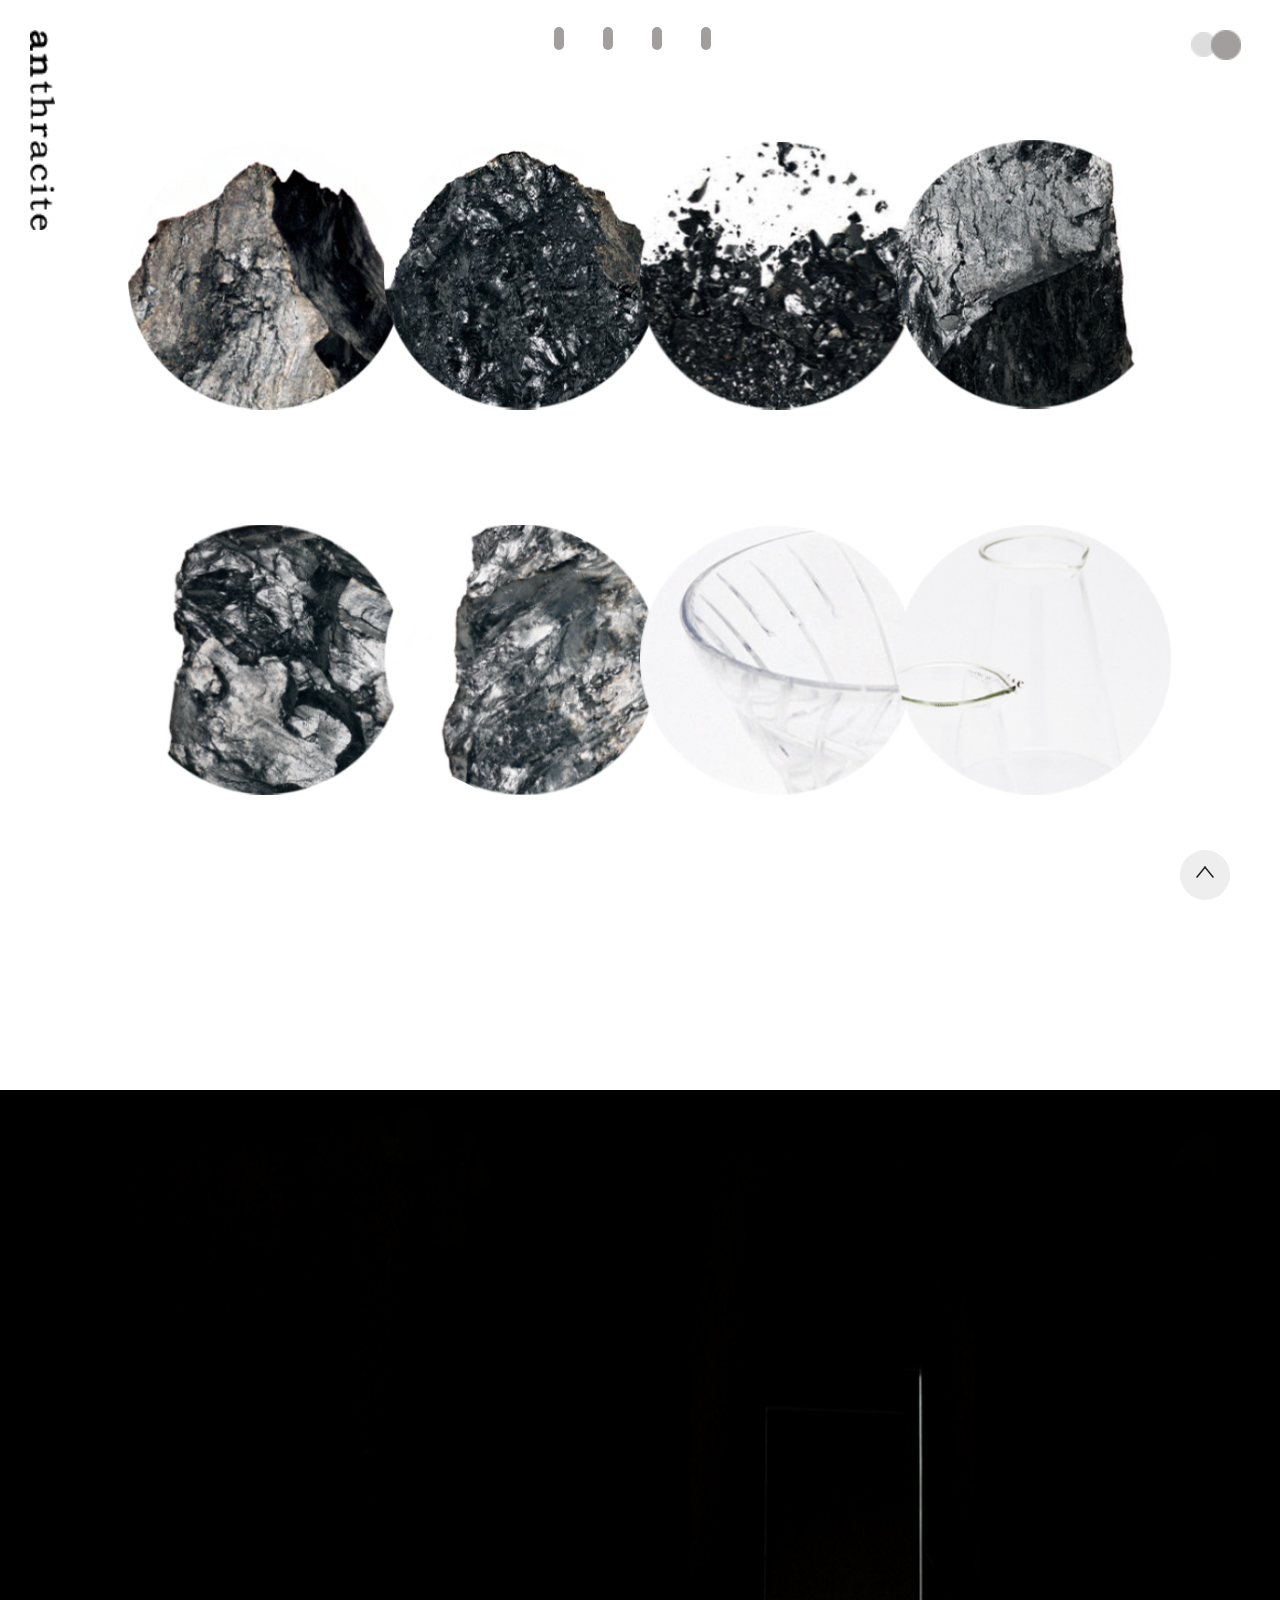
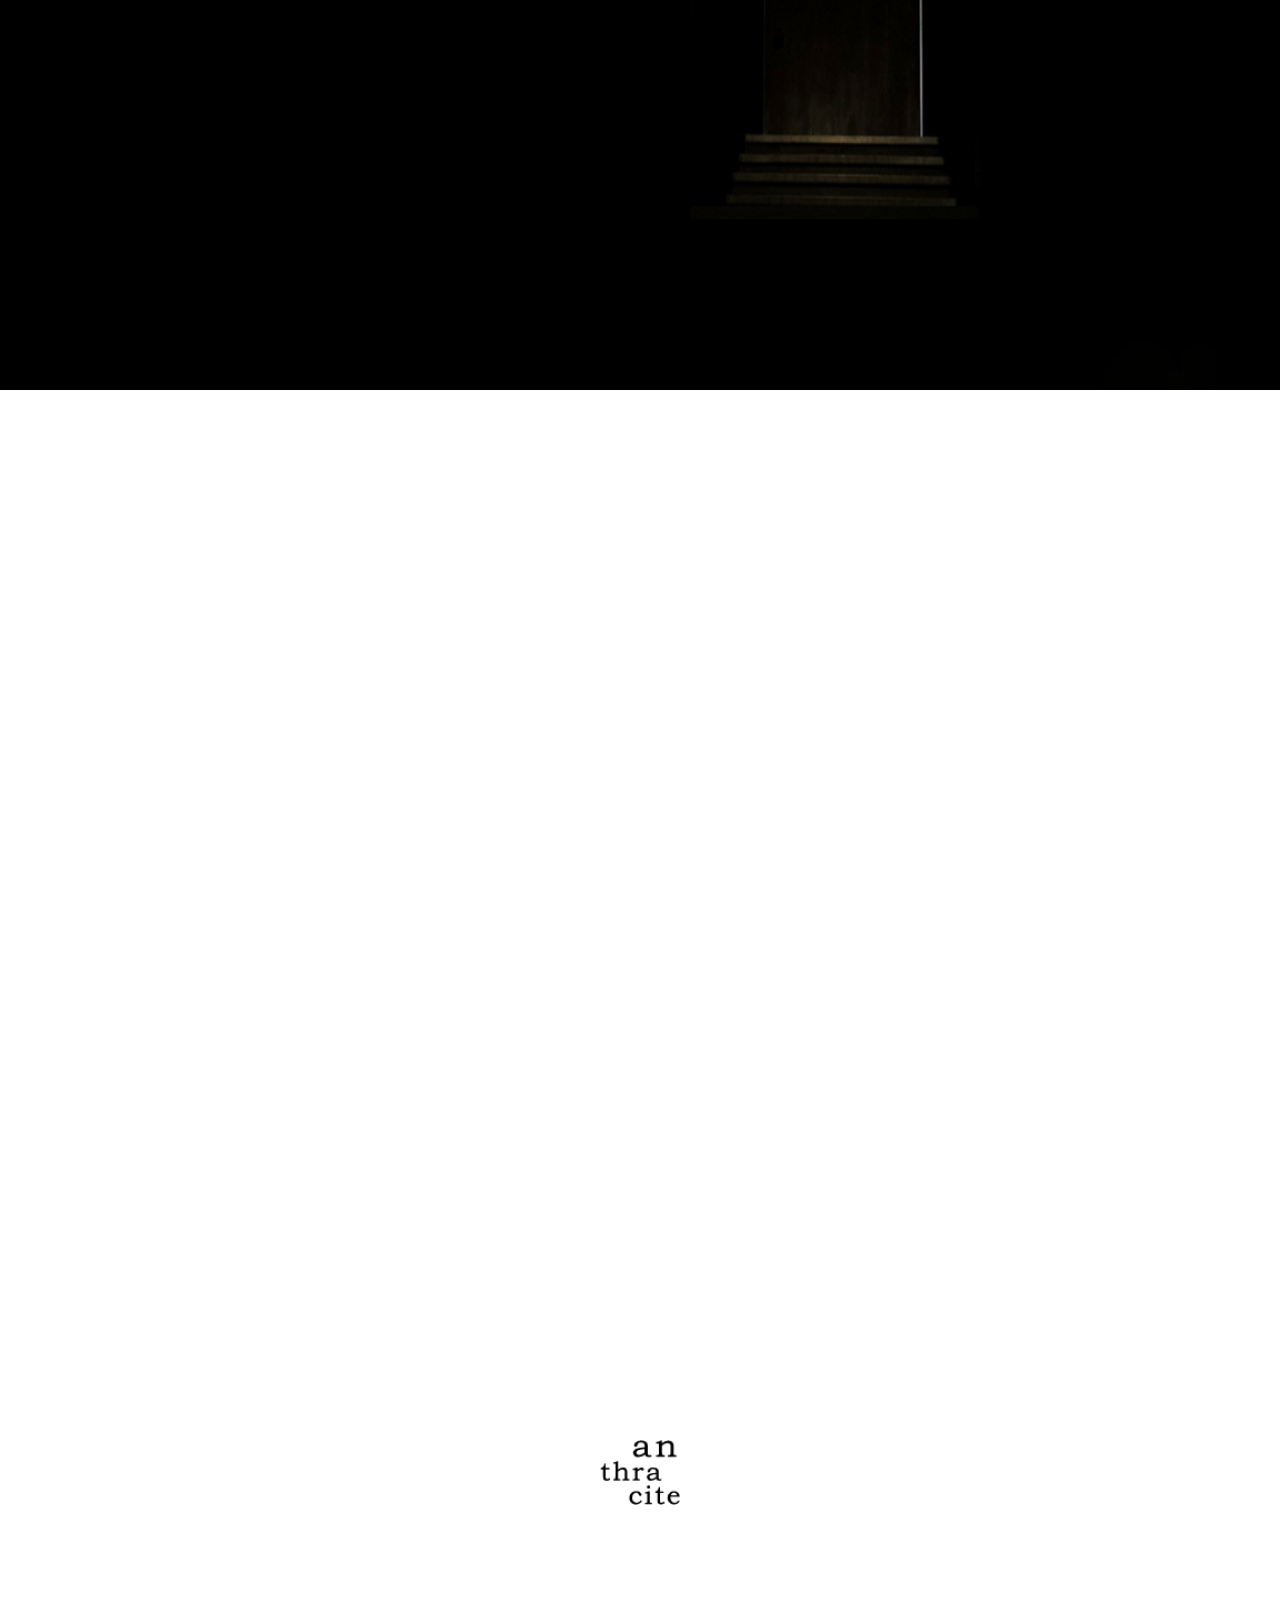
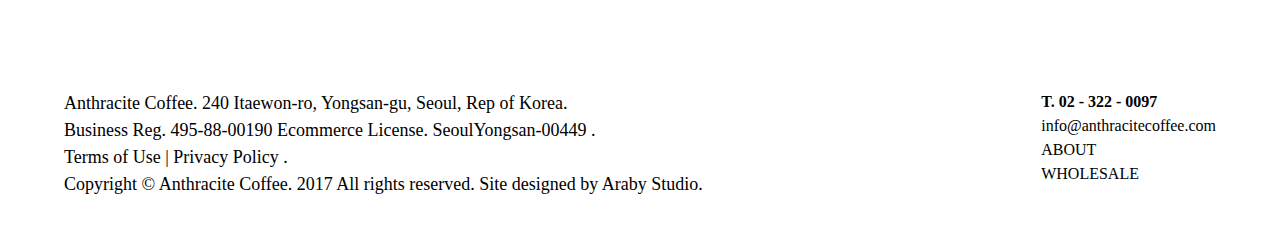
==== commit 41f81e82: "수정(06-10)" ====
--- a/index.html
+++ b/index.html
@@ -95,8 +95,8 @@
             var th = $(".visual_Roll").offset().top;    
             
                 if( th<= sct){
-                   $('.fadein_down').animate({'opacity':'1','margin-top':'0px','transition':'0s'},1500);
-                    $('.fadein_up').animate({'opacity':'1','margin-top':'350px','transition':'0s'},1500);
+                   $('.fadein_down').animate({'opacity':'1','margin-top':'0px','transition':'0s'},1100);
+                    $('.fadein_up').animate({'opacity':'1','margin-top':'350px','transition':'0s'},1100);
                     $('.v_text01').animate({'opacity':'1'},1000); 
                      $('.v_ston').animate({'opacity':'1'},1000); 
                 }else if( th> sct){
--- a/css/main.css
+++ b/css/main.css
@@ -1219,7 +1219,7 @@
 
 }
 
-/*★★여섯번째★★*/
+/*★★다섯번째★★*/
 @media screen and (min-width:480px) and (max-width:639px) {
         /*container*/
     #container { 
@@ -1517,8 +1517,8 @@
 }
 
 
-/*★★일곱번째★★*/
-@media screen and (max-width:479px) {    /*container*/
+/*★★여섯번째★★*/
+@media screen and (min-width:321px) and (max-width:479px) {    /*container*/
            /*container*/
     #container { 
         padding-top: 0px;
@@ -1819,44 +1819,304 @@
 }
 
 
-
-
-
-
-
-
-
-
-
-
-
-
-
-
-
-
-
-
-
-
-
-
-
-
-
-
-
-
-
-
-
-
-
-
-
-
-
-
-
- 
-
+/*★★일곱번째(아이폰SE)★★*/
+@media screen and (max-width:320px) {    /*container*/
+           /*container*/
+    #container { 
+        padding-top: 0px;
+        width: 100%;
+        height: 100%; 
+    }
+    /*section01*/
+    .section01 {
+        margin: 0 auto;
+        width: 90%; 
+        height: 700px; 
+    }
+    .section01 .main_menu {
+        margin: 0 auto;
+        width: 100%;
+        _height: 650px; 
+        
+    }
+    .section01 .main_menu ul {
+        margin: 0 auto;
+        _margin-top: 35px;
+        width: 100%;
+        height: 350px; 
+        
+    }
+    .section01 .main_menu ul li{
+        text-align: center;
+        width:50%;
+        height: 170px;
+        float: left;
+    }
+
+    .section01 .main_menu ul li img { width: 135px; height: 130px; transition:all 2s ease;}
+    .section01 .main_menu ul li img:hover {
+    transform: rotateY(540deg);
+    transition: all 1s infinite;
+    -webkit-backface-visibility: visible; 
+    backface-visibility: visible;
+}
+    
+    
+    /*section02*/
+    .section02 {position: relative; width: 100%; height:600px; overflow: hidden; }
+        .visualRoll {position: relative; margin: 0 auto;width: 90%; overflow: hidden;}
+        .viewImgList {position: relative; width: 100%;}
+        .viewImgList li {text-align: center; margin: 0 auto; height:600px; line-height: 600px;}
+        .viewImgList li.imglist0 {position: relative; z-index: 50; left: -55%; }
+        .viewImgList li.imglist1 {position: absolute; width: 100%; left: -55%;  top: 0; z-index: 10; }
+        .viewImgList li.imglist2 {position: absolute; width: 100%; left: -55%; top: 0; z-index: 10; }
+        .viewImgList li img {width: 1600px; height: 1000px; position: absolute; left:  -495px; top: -200px;}
+    
+   
+
+   /*section03*/
+
+.section03.swiper-container {
+    position: relative;
+    width: 100%;
+    height: 700px;
+    margin-left: auto;
+    margin-right: auto;
+}
+
+    .swiper-slide {
+        text-align: center;
+        font-size: 16px;
+
+        
+
+        /* Center slide text vertically */
+        display: -webkit-box;
+        display: -ms-flexbox;
+        display: -webkit-flex;
+        display: flex;
+        -webkit-box-pack: center;
+        -ms-flex-pack: center;
+        -webkit-justify-content: center;
+        justify-content: center;
+        -webkit-box-align: center;
+        -ms-flex-align: center;
+        -webkit-align-items: center;
+        align-items: center;
+    }
+/*연희*/
+    .v_img01 { 
+        width: 100%; 
+        height: 500px; 
+        }
+    .v_img01 ul { 
+        position: relative; 
+        width: 100%; 
+        height: 100%; 
+        
+        }
+    .v_img01 ul li { position: absolute; }
+    .v_img01 ul li:nth-child(1) {
+        width: 100%; 
+        height: 100%;
+    }
+    .v_img01 ul li:nth-child(2) {
+       display: none;
+        }
+    .fadein_down { opacity: 0; margin-top:-900px; max-height: 100%; }
+    .fadein_up {  opacity: 0; margin-top:500px; max-height: 100%;  }
+    
+    .visual_Roll div.on {  display: block;}
+
+     /*img shadow */
+    .v_img01 ul li img {
+        width:100%;  height: 100%; box-shadow: 0px 2px 30px -3px; }
+
+    .v_text01 { 
+        z-index: 2;
+        width: 100%; 
+        height: 500px; 
+        text-align: center; 
+        float: left; 
+        position: absolute;
+        overflow: hidden;
+        opacity: 0;
+        transition: 0.4s;
+        background-image: none;
+        
+        }
+    .v_text01 ul { 
+        margin: 0 auto;
+        width: 90%; 
+        height: 300px;   
+        margin-top:  80px;
+        }
+    .v_text01 ul li { 
+        width: 100%; 
+        height: 65px;
+        }
+
+    .v_text01 ul li p { 
+        font-size:12px;
+        font-family: "HYMyeongJo-Extra";
+        color: #fff;
+        line-height: 2;
+        -moz-transform: matrix( 1,0,0,0.99885930643423,0,0);
+        -webkit-transform: matrix( 1,0,0,0.99885930643423,0,0);
+        -ms-transform: matrix( 1,0,0,0.99885930643423,0,0);
+        z-index: 28;
+        }
+    .v_text01 ul li span {
+        font-size: 26px; 
+        line-height: 0;
+        color: #fff;
+        }
+    
+/*서교*/
+  
+
+    .v_img02 { 
+        width: 100%;
+        height: 500px;
+        }
+    .v_img02 ul { 
+        position: relative; 
+        width: 100%; 
+        height: 100%; 
+        
+        }
+    .v_img02 ul li { position: absolute; }
+    .v_img02 ul li:nth-child(1) {
+        
+        width: 100%; 
+        height: 100%;
+    }
+    .v_img02 ul li:nth-child(2) {
+       display: none;
+        }
+
+
+     /*img shadow */
+    .v_img02 ul li img {
+        width:100%; height: 100%; box-shadow: 0px 2px 30px -3px; }
+
+
+
+    .v_text02 { 
+        z-index: 2;
+        width: 100%; 
+        height: 500px;
+        text-align: center; 
+        float: left; 
+        position: absolute;
+        overflow: hidden;
+        transition: 0.4s;
+        background-image: none;
+        }
+   .v_text02 ul { 
+        margin: 0 auto;
+        width: 90%; 
+        height: 300px;   
+       margin-top:  80px;
+        }
+    .v_text02 ul li { 
+        width: 100%; 
+        height: 65px;
+        }
+
+    .v_text02 ul li p,span { 
+        font-size:12px;
+        font-family: "HYMyeongJo-Extra";
+        color: #fff;
+        line-height: 2;
+        -moz-transform: matrix( 1,0,0,0.99885930643423,0,0);
+        -webkit-transform: matrix( 1,0,0,0.99885930643423,0,0);
+        -ms-transform: matrix( 1,0,0,0.99885930643423,0,0);
+        z-index: 28;
+        }
+    .v_text02 ul li span {
+        font-size: 26px; 
+        line-height: 0;
+        color: #fff;
+        }
+    
+/*제주*/
+    .Jeju {
+        display: none;
+        }
+
+    .v_img03 { 
+        width: 100%; 
+        height: 500px; 
+        z-index: 0;
+        
+        
+        }
+    .v_img03 ul { 
+        position: relative; 
+        width: 100%; 
+        height: 100%;  
+        
+        }
+    .v_img03 ul li { position: absolute; }
+    .v_img03 ul li:nth-child(1) {
+        width: 100%; 
+        height: 100%;
+        bottom: 350px; 
+        left: 0px;
+    }
+    .v_img03 ul li:nth-child(2) {
+       display: none;
+        }
+    .fadein_down { opacity: 0; margin-top:-900px; max-height: 100%; }
+    .fadein_up {  opacity: 0; margin-top:500px; max-height: 100%;  }
+    
+    .visual_Roll div.on {  display: block;}
+
+    /*img shadow */
+    .v_img03 ul li img {
+         width:100%;  height: 100%;  box-shadow: 0px 2px 30px -3px; }
+
+    .v_text03 { 
+        z-index: 10;
+        width: 100%; 
+       height: 500px; 
+        text-align: center; 
+        float: left; 
+        position: absolute;
+        overflow: hidden;
+        _opacity: 0;
+        transition: 0.4s;
+        background-image: none;
+        
+        }
+    .v_text03 ul { 
+        margin: 0 auto;
+        width: 90%; 
+        height: 300px;   
+        margin-top:  80px;
+        }
+    .v_text03 ul li { 
+        width: 100%; 
+        height: 65px;
+        }
+
+    .v_text03 ul li p { 
+        font-size:12px;
+        font-family: "HYMyeongJo-Extra";
+        color: #fff;
+        line-height: 2;
+        -moz-transform: matrix( 1,0,0,0.99885930643423,0,0);
+        -webkit-transform: matrix( 1,0,0,0.99885930643423,0,0);
+        -ms-transform: matrix( 1,0,0,0.99885930643423,0,0);
+        z-index: 28;
+        }
+    .v_text03 ul li span {
+        font-size: 26px; 
+        line-height: 0;
+        color: #fff;
+        }
+
+    
+}
+
--- a/css/footer.css
+++ b/css/footer.css
@@ -23,7 +23,7 @@
  /*footer*/
     #footer {
         width: 100%; 
-        height: 100%; 
+        height: 500px; 
         _background-color: beige;
         }
 
@@ -42,7 +42,7 @@
     #f_text {
         width: 100%; 
         height:150px; 
-        padding-bottom: 30px;
+       
     }
     #f_text ul {
         margin: 0 auto;
@@ -65,9 +65,8 @@
 
 
 /*  ★★ PC 가로 ★★*/
-@media all and (min-width:1066px)and (max-width:1279px) {
-    
-     /* Btn */
+@media all and (min-width:1024px)and (max-width:1279px) {
+        /* Btn */
       #slide_up {
         width: 50px; 
         height: 50px; 
@@ -87,170 +86,253 @@
         line-height: 4;
     }
     
+    
    
  /*footer*/
     #footer {
         width: 100%; 
         height: 100%; 
-        _background-color: beige;
+        
         }
 
     #f_logo { 
         width: 10%; 
-        height:350px;  
-        text-align: center; 
-        margin: 0 auto; 
-        line-height: 20;
-    }
-    #f_logo a img {
-        width: 80px; 
-        height: 65px;
-    }
-
-    #f_text {
+        height:250px;  
+        text-align: center; 
+        margin: 0 auto; 
+        line-height: 20;
+    }
+    #f_logo a img {
+        width: 80px; 
+        height: 65px;
+    }
+
+    #f_text {
+        width: 100%; 
+        height:90px; 
+      
+    }
+    #f_text ul {
+        margin: 0 auto;
+        width: 90%; 
+        height: 100%; 
+    }
+
+    #f_text ul .address {
+        float: left; 
+        font-family: "Bookman Old Style";
+    }
+    #f_text ul .address p {font-size: 14px;}
+
+    
+    #f_text ul .call {float: right; }
+    #f_text ul .call p {font-size: 12px; margin-bottom: 5px;}
+    #f_text ul .call a { color: #565656;  }
+
+    
+  
+    
+}
+    
+/*    ★★ 갤럭시 탭 가로 ★★*/
+@media all and (min-width:768px) and (max-width:1023px) {
+     
+     /* Btn */
+      #slide_up {
+        width: 50px; 
+        height: 50px; 
+        float: right;
+        right: 20px;
+        top: 950px;
+        position: fixed;
+        border-radius: 50%;
+    }
+    #slide_up a {
+        display: block;
+        width: 50px; 
+        height: 50px;  
+        background-color: #eee;
+        border-radius: 50%;
+        text-align: center;
+        line-height: 4;
+    }
+    
+
+    
+   
+ /*footer*/
+    #footer {
+        width: 100%; 
+        height: 100%; 
+        
+        }
+
+    #f_logo { 
+        width: 10%; 
+        height:250px;  
+        text-align: center; 
+        margin: 0 auto; 
+        line-height: 20;
+    }
+    #f_logo a img {
+        width: 80px; 
+        height: 65px;
+    }
+
+    #f_text {
+        width: 100%; 
+        height:90px; 
+ 
+    }
+    #f_text ul {
+        margin: 0 auto;
+        width: 90%; 
+        height: 100%; 
+    }
+
+    #f_text ul .address {
+        float: left; 
+        font-family: "Bookman Old Style";
+    }
+    #f_text ul .address p {font-size: 14px;}
+
+    
+    #f_text ul .call {float: right; }
+    #f_text ul .call p {font-size: 12px; margin-bottom: 5px;}
+    #f_text ul .call a { color: #565656;  }
+
+    
+  
+    
+  
+    
+}
+    
+
+/*  ★ ★모바일 아이폰 가로*★★*/
+@media all and (min-width:321px) and (max-width:767px){
+         /* Btn */
+      #slide_up {
+        width: 40px; 
+        height:40px; 
+        float: right;
+        right: 10px;
+        top: 600px;
+        position: fixed;
+        border-radius: 50%;
+    }
+    #slide_up a {
+        display: block;
+        width: 40px; 
+        height: 40px;  
+        background-color: #eee;
+        border-radius: 50%;
+        text-align: center;
+        line-height:3.5;
+    }
+    
+     #slide_up a img {
+        width: 30px;
+        height: 30px;
+       
+    }
+   
+ /*footer*/
+    #footer {
+        width: 100%; 
+        height: 50vh; 
+
+        }
+
+    #f_logo { 
+        width: 30%; 
+        height:200px;  
+        text-align: center; 
+        margin: 0 auto; 
+        line-height: 20;
+    }
+    #f_logo a img {
+        width: 80px; 
+        height: 65px;
+    }
+
+    #f_text {
+        display: none;
         width: 100%; 
         height:150px; 
-        padding-bottom: 30px;
-    }
-    #f_text ul {
-        margin: 0 auto;
-        width: 90%; 
-        height: 100%; 
-    }
-
-    #f_text ul .address {
-        float: left; 
-        font-family: "Bookman Old Style";
-    }
-    #f_text ul .address p {font-size: 14px;}
-
-    
-    #f_text ul .call {float: right; }
-    #f_text ul .call p {font-size: 12px; margin-bottom: 5px;}
-    #f_text ul .call a { color: #565656;  }
-
-    
-  
-    
+
+    }
+    #f_text ul {
+        margin: 0 auto;
+        width: 90%; 
+        height: 100%; 
+    }
+
+    #f_text ul .address {
+        float: left; 
+        font-family: "Bookman Old Style";
+    }
+    #f_text ul .address p {font-size: 18px;}
+
+    
+    #f_text ul .call {float: right; }
+    #f_text ul .call p {font-size: 16px;}
+    #f_text ul .call a { color: #565656;  }
+
 }
-    
-/*    ★★ 갤럭시 탭 가로 ★★*/
-@media all and (min-width:801px) and (max-width:1065px) {
-  
-     /* Btn */
-      #slide_up {
-        width: 50px; 
-        height: 50px; 
-        float: right;
-        right: 50px;
-        top: 850px;
-        position: fixed;
-        border-radius: 50%;
-    }
-    #slide_up a {
-        display: block;
-        width: 50px; 
-        height: 50px;  
-        background-color: #eee;
-        border-radius: 50%;
-        text-align: center;
-        line-height: 4;
-    }
-    
-   
- /*footer*/
-    #footer {
-        width: 100%; 
-        height: 100%; 
-        _background-color: beige;
-        }
-
-    #f_logo { 
-        width: 10%; 
-        height:350px;  
-        text-align: center; 
-        margin: 0 auto; 
-        line-height: 20;
-    }
-    #f_logo a img {
-        width: 80px; 
-        height: 65px;
-    }
-
-    #f_text {
+/*  ★ ★★★*/
+@media all and (max-width:320px){
+    
+            /* Btn */
+      #slide_up {
+        width: 30px; 
+        height:30px; 
+        float: right;
+        right: 10px;
+        top: 500px;
+        position: fixed;
+        border-radius: 50%;
+    }
+    #slide_up a {
+        display: block;
+        width: 30px; 
+        height: 30px;  
+        background-color: #eee;
+        border-radius: 50%;
+        text-align: center;
+        line-height:2.7;
+    }
+    
+    #slide_up a img {
+        width: 25px;
+        height: 25px;
+       
+    }
+ /*footer*/
+    #footer {
+        width: 100%; 
+        height: 40vh;
+        
+
+        }
+
+    #f_logo { 
+        width: 30%; 
+        height:200px;  
+        text-align: center; 
+        margin: 0 auto; 
+        line-height: 20;
+    }
+    #f_logo a img {
+        width: 80px; 
+        height: 65px;
+    }
+
+    #f_text {
+        display: none;
         width: 100%; 
         height:150px; 
-        padding-bottom: 30px;
-    }
-    #f_text ul {
-        margin: 0 auto;
-        width: 90%; 
-        height: 100%; 
-    }
-
-    #f_text ul .address {
-        float: left; 
-        font-family: "Bookman Old Style";
-    }
-    #f_text ul .address p {font-size: 11px;}
-
-    
-    #f_text ul .call {float: right; }
-    #f_text ul .call p {font-size: 11px; margin-bottom: 5px;}
-    #f_text ul .call a { color: #565656;  }
-
-    
-    
-}
-    
-
-/*  ★ ★모바일 아이폰 가로*★★*/
-@media all and (max-width:800px){
-     /* Btn */
-      #slide_up {
-        width: 50px; 
-        height: 50px; 
-        float: right;
-        right: 50px;
-        top: 850px;
-        position: fixed;
-        border-radius: 50%;
-    }
-    #slide_up a {
-        display: block;
-        width: 50px; 
-        height: 50px;  
-        background-color: #eee;
-        border-radius: 50%;
-        text-align: center;
-        line-height: 4;
-    }
-    
-   
- /*footer*/
-    #footer {
-        width: 100%; 
-        height: 100%; 
-        _background-color: beige;
-        }
-
-    #f_logo { 
-        width: 30%; 
-        height:350px;  
-        text-align: center; 
-        margin: 0 auto; 
-        line-height: 20;
-    }
-    #f_logo a img {
-        width: 80px; 
-        height: 65px;
-    }
-
-    #f_text {
-        display: none;
-        width: 100%; 
-        height:150px; 
-        padding-bottom: 30px;
+
     }
     #f_text ul {
         margin: 0 auto;
@@ -270,6 +352,4 @@
     #f_text ul .call a { color: #565656;  }
 
     
-  
-    
 }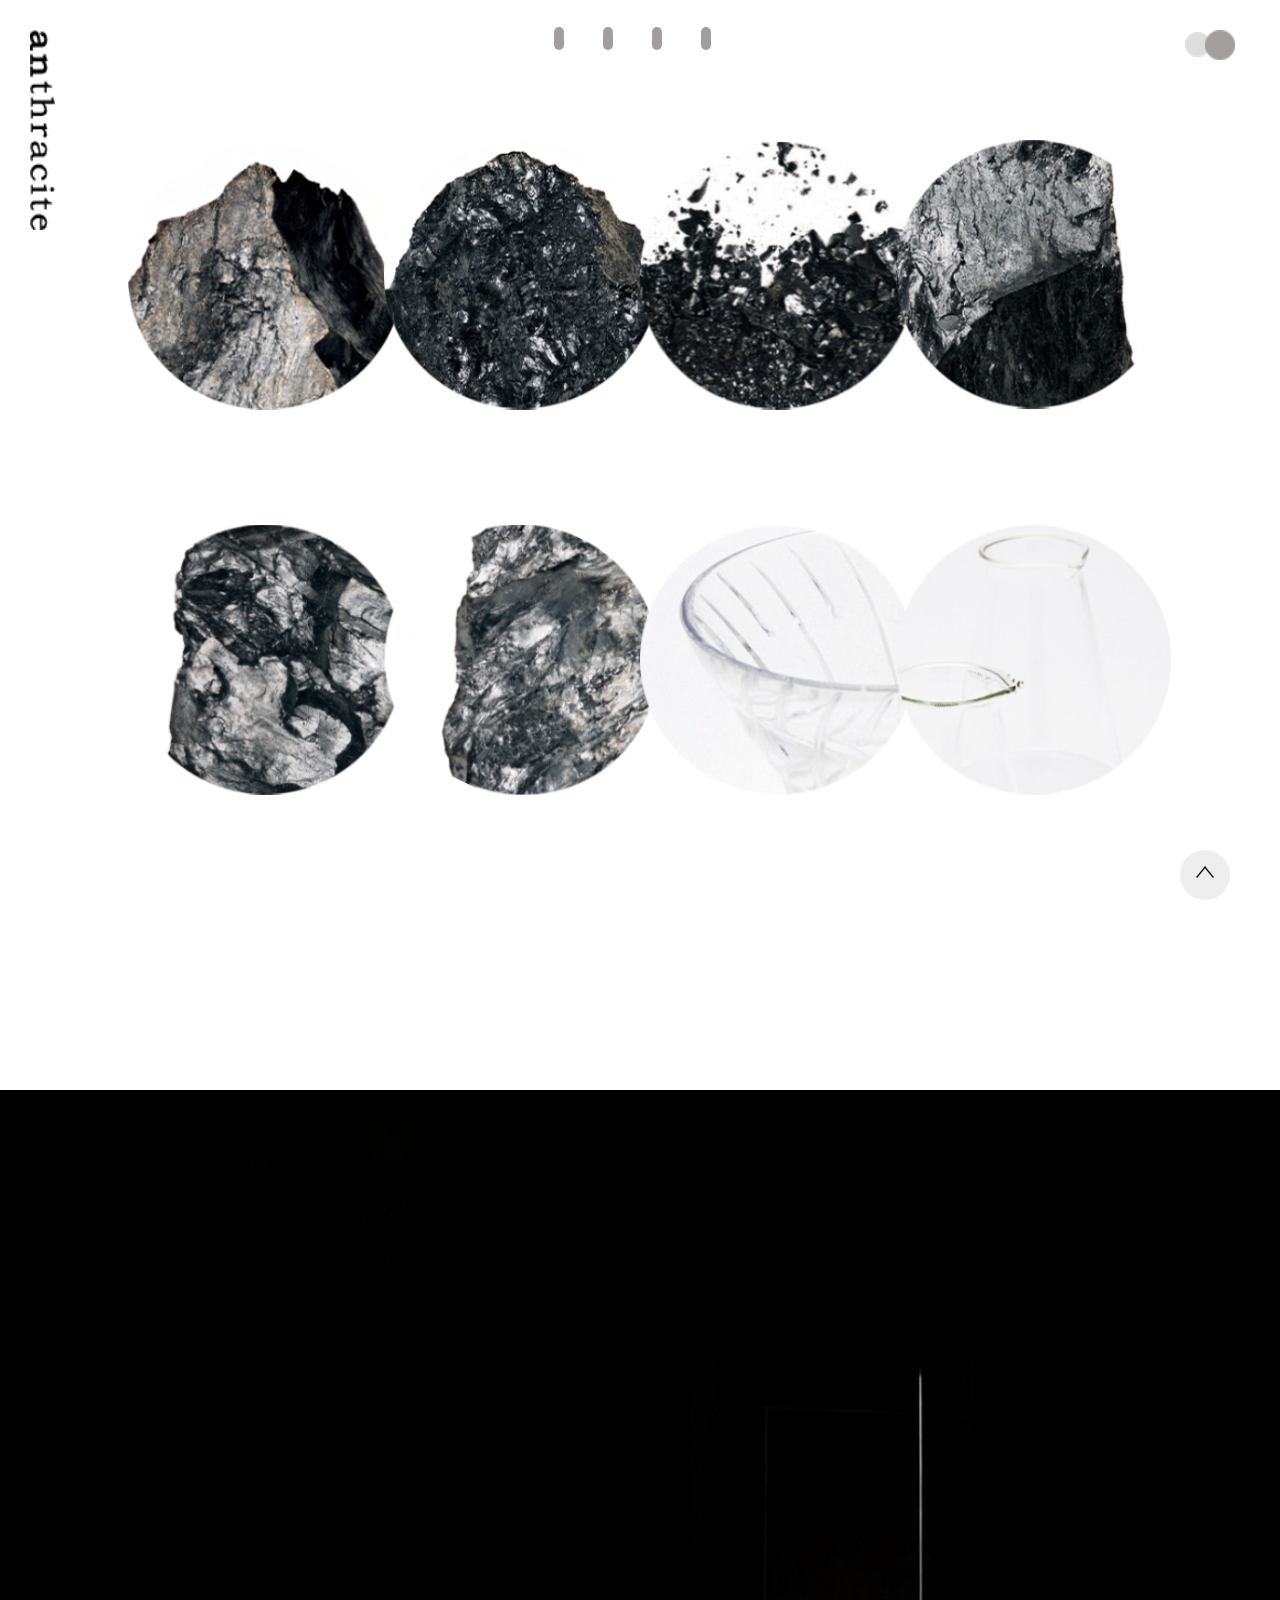
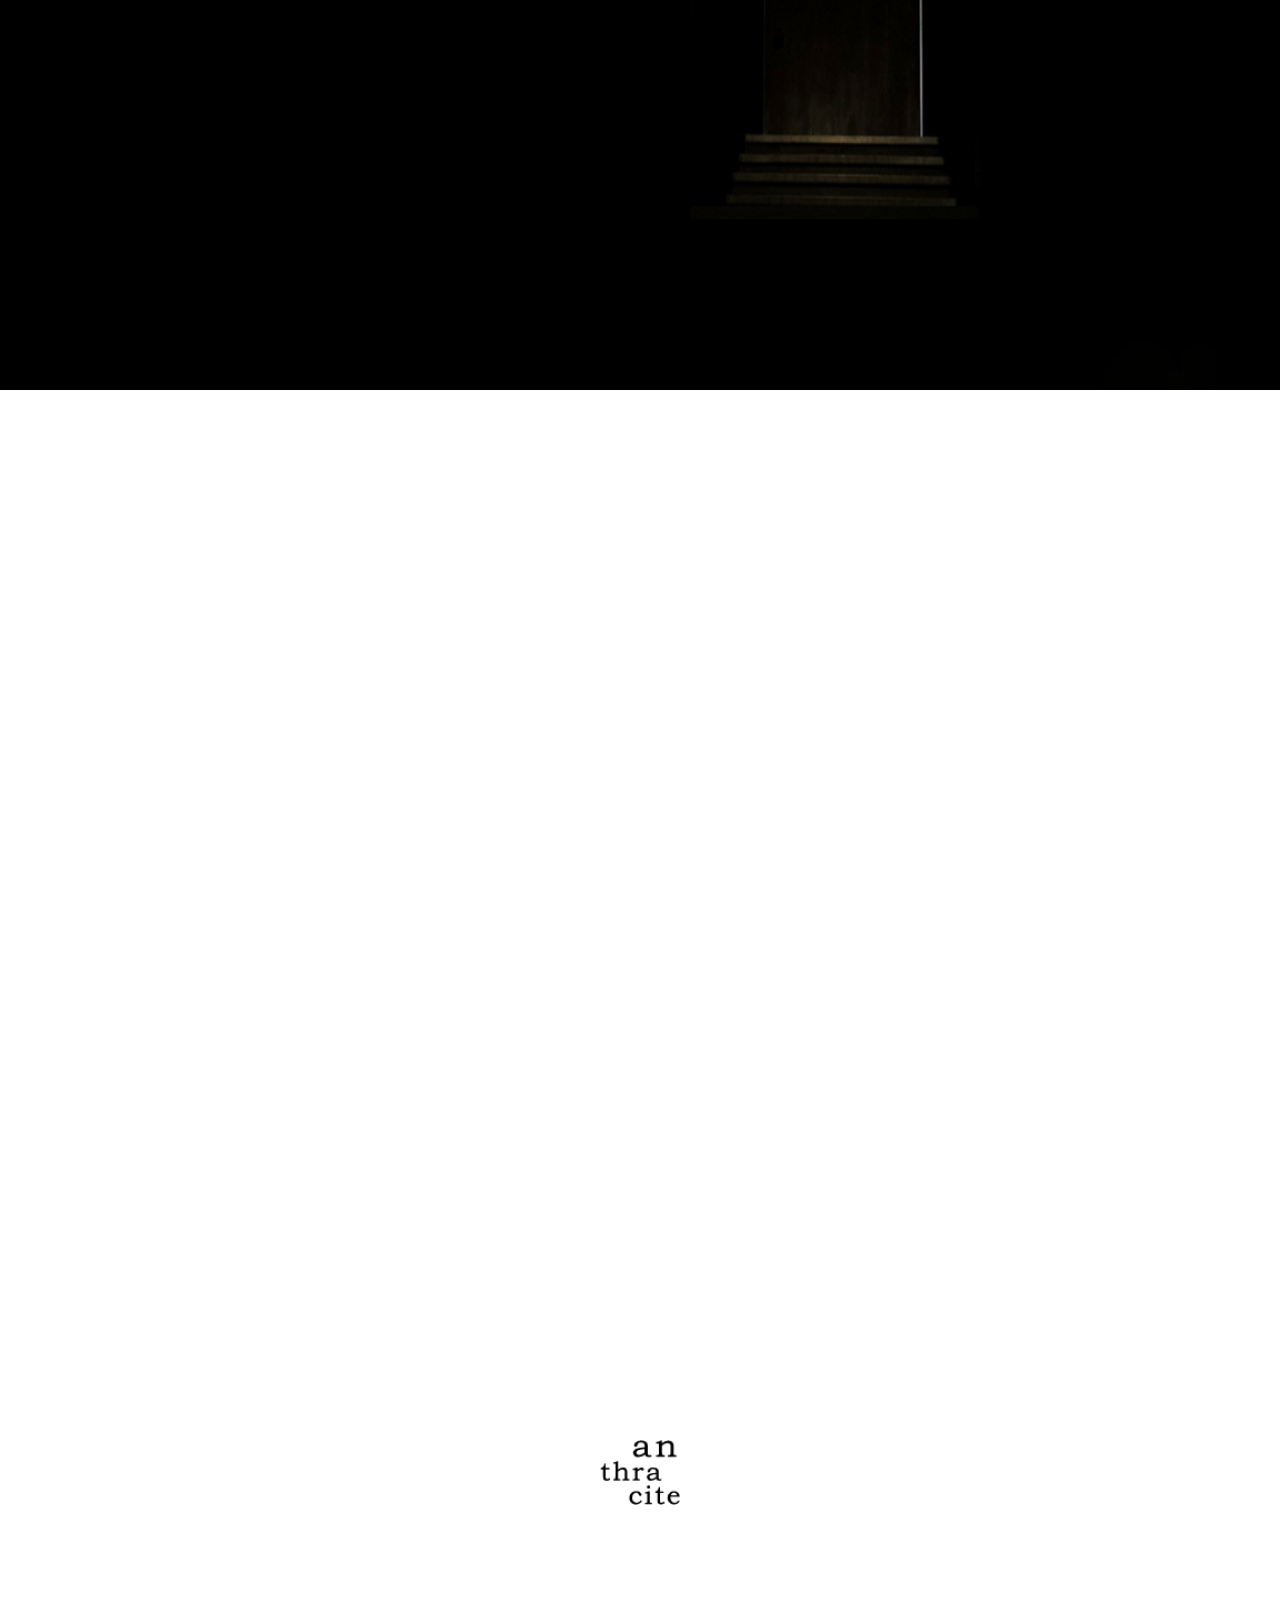
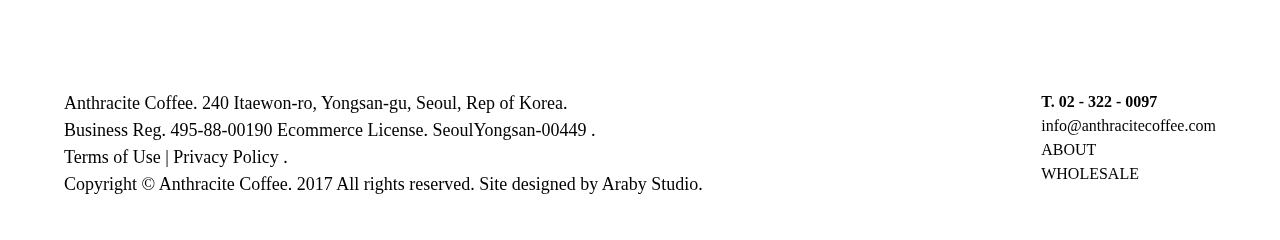
==== commit c6be3e8e: "h" ====
--- a/index.html
+++ b/index.html
@@ -1,18 +1,19 @@
+
 <!DOCTYPE html>
 <html lang="ko">
 <head>
-    <meta charset="UTF-8">
-    <meta name="viewport" content="width=device-width, initial-scale=1.0, minimum-scale=1.0,maximum-scale=1.0, user-scalable=no">
-<!--    <script type="text/javascript" src="js/swiper.min.js"></script>-->
-    <script src="js/prefixfree.min.js"></script>
-    <script src="js/jquery-3.4.1.min.js"></script>
-    <script src="js/jquery.mousewheel.js"></script>
-
-    <link rel="stylesheet" href="css/swiper.min.css">
-    <link rel="stylesheet" href="css/main.css">
-    <link rel="stylesheet" href="css/header.css">
-    <link rel="stylesheet" href="css/footer.css">
-    <title>anthracite Main </title>
+<meta name="viewport" content="width=device-width, initial-scale=1.0, minimum-scale=1.0, maximum-scale=1.0 , user-scalable=no">
+<meta http-equiv="X-UA-Compatible" content="ie=edge">
+<link rel="shortcut icon" href="IMAGE/favicon_hince.ico" type="image/x-icon"/>
+<link rel="icon" href="IMAGE/favicon_hince.ico" type="image/x-icon">
+<title>anthracite</title>
+<script src="js/prefixfree.min.js"></script>
+<script src="js/jquery-3.4.1.min.js"></script>
+<script src="js/jquery.mousewheel.js"></script>
+<link rel="stylesheet" href="css/swiper.min.css">
+<link rel="stylesheet" href="css/main.css">
+<link rel="stylesheet" href="css/header.css">
+<link rel="stylesheet" href="css/footer.css">
 </head>
 
 
--- a/css/main.css
+++ b/css/main.css
@@ -2,6 +2,7 @@
  <meta name="viewport" content="width=device-width, initial-scale=1.0, minimum-scale=1.0,maximum-scale=1.0, user-scalable=no">
 <link rel="stylesheet" href="css/swiper.min.css">
 
+* {font-family: "NanumMyeongjo-Bold";}
 /*container*/
     #container { 
         padding-top: 100px;
@@ -117,7 +118,7 @@
         }
 
     
-    .visual_Roll div.on { background-color: beige; display: block;}
+    .visual_Roll div.on { display: block;}
 
     /*img shadow */
     .v_img01 ul li img {box-shadow: -3px 2px 20px -9px;}
@@ -188,12 +189,7 @@
         width: 620px; 
         height: 830px; 
         }
-    .v_img02 ul li:nth-child(2) {
-        width: 575px; 
-        height: 605px;  
-        bottom: 0; 
-        right: 0px; 
-        }
+   
     /*img shadow */
     .v_img02 ul li img {box-shadow: -3px 2px 20px -9px;}
 
@@ -256,12 +252,16 @@
         }
     .v_img03 ul li:nth-child(2) {
         width: 575px; 
-        height: 605px;  
-        bottom: -150px; 
-        right: 0px; 
+        height: 700px;  
+        bottom: 0px; 
+        right: 25px; 
         }
     /*img shadow */
-    .v_img03 ul li img {box-shadow: -3px 2px 20px -9px;}
+    .v_img03 ul li img {    
+        width: 100%;
+        height: 100%; 
+        box-shadow: -3px 2px 20px -9px;
+        }
 
     .v_text03 { 
         width: 50%; 
@@ -300,8 +300,10 @@
 
 .v_ston {display: none;}
 
+
+
 /*★★두번째★★*/
-@media screen and (min-width:1280px) and (max-width:1735px){
+@media screen and (min-width:1735px) and (max-width:1847px){
 
 /*container*/
     #container { 
@@ -605,47 +607,50 @@
 
 }
 
-/*★★세번째★★*/
-@media screen and (min-width:1024px) and (max-width:1279px){
+/*★★두번째★★*/
+@media screen and (min-width:1280px) and (max-width:1735px){
+
+/*container*/
     #container { 
         padding-top: 0px;
         width: 100%;
         height: 100%; 
     }
 
+
     /*section01*/
     .section01 {
-        margin: 0 auto;
-        width: 90%; 
-        height: 900px; 
-       
+        width: 100%; 
+        height: 950px; 
     }
     .section01 .main_menu {
         margin: 0 auto;
-        width: 100%;
+        width: 80%;
+        height: 950px; 
+        
+    }
+    .section01 .main_menu ul {
+        margin: 0 auto;
+        margin-top: 35px;
+        width: 100%;
+        height: 350px; 
+        
+    }
+    .section01 .main_menu ul li{
         text-align: center;
-    }
-    .section01 .main_menu ul {
-        margin: 0 auto;
-        width: 60%;
-        height: 450px; 
-        display: inline-block;
-        text-align: center;
-       
-    }
-    .section01 .main_menu ul li{
-        display: inline-block;
-        width:50%;
-        height:215px;
-
-    }
-
-.section01 .main_menu ul li img { width: 215px; height: 210px; transition:all 2s ease;}
+        width:25%;
+        height: 290px;
+        float: left;
+    }
+
+.section01 .main_menu ul li img { width: 275px; height: 270px; transition:all 2s ease;}
+    
 .section01 .main_menu ul li img:hover {
     transform: rotateY(540deg);
     transition: all 1s infinite;
     -webkit-backface-visibility: visible; 
     backface-visibility: visible;
+
 }
 
 
@@ -654,10 +659,11 @@
         .visualRoll {position: relative; margin: 0 auto;width: 90%; overflow: hidden;}
         .viewImgList {position: relative; width: 100%;}
         .viewImgList li {text-align: center; margin: 0 auto; height: 900px; line-height: 900px;}
-        .viewImgList li.imglist0 {position: relative; z-index: 50; }
-        .viewImgList li.imglist1 {position: absolute; width: 100%; left: 0;top: 0; z-index: 10; }
-        .viewImgList li.imglist2 {position: absolute; width: 100%; left: 0;top: 0; z-index: 10; }
-        .viewImgList li img {width: 2000px; height: 1500px; position: absolute; left: -510px; top: -300px;}
+        .viewImgList li.imglist0 {position: relative; z-index: 50; left: 150px;}
+        .viewImgList li.imglist1 {position: absolute; width: 100%; left: 150px;top: 0; z-index: 10; }
+        .viewImgList li.imglist2 {position: absolute; width: 100%; left: 150px;top: 0; z-index: 10; }
+        .viewImgList li img {width: 2000px; height: 1500px; position: absolute; left: -375px; top: -300px;}
+        
         
 
     /*section03*/
@@ -665,7 +671,7 @@
 .section03 {
     position: relative;
     width: 100%;
-    height: 950px; 
+    height: 960px; 
     }
     .swiper-container {
         width: 100%;
@@ -675,7 +681,7 @@
     }
     .swiper-slide {
         text-align: center;
-        font-size: 16px;
+        font-size: 18px;
         background: #fff;
 
         /* Center slide text vertically */
@@ -695,7 +701,7 @@
     /*연희*/
     .Yeonhui, .Seogyo, .Jeju {
         width: 100%; 
-        height: 100%;
+        height: 800px;
         overflow: hidden;
         }
 
@@ -709,12 +715,14 @@
         position: relative; 
         width: 100%; 
         height: 950px; 
+        left: 10px;
         
         }
     .v_img01 ul li { position: absolute; }
     .v_img01 ul li:nth-child(1) {
         width: 320px; 
         height: 100%;
+        left: 10px;
         }
     .v_img01 ul li:nth-child(2) {
         width: 350px; 
@@ -730,7 +738,7 @@
 
     /*img shadow */
     .v_img01 ul li img {
-        width:419px;  box-shadow: -3px 2px 20px -9px; }
+        width:460px; height: 525px;  box-shadow: -3px 2px 20px -9px; }
 
     .v_text01 { 
         width: 50%; 
@@ -749,6 +757,7 @@
         width: 80%; 
         height: 300px;   
         margin-top:  330px;
+        left: 10px;
         }
     .v_text01 ul li { 
         width: 100%; 
@@ -773,32 +782,35 @@
 /*서교*/
     .Seogyo {
         display: none;
-        }
-
-    .v_img02 { width: 50%; 
+        
+        }
+
+    .v_img02 { 
+        width: 50%; 
         height: 950px; 
         float: left;
         _overflow: hidden; 
         }
     .v_img02 ul { 
         position: relative; 
-        width: 100%;
-        height: 950px; 
+        width: 80%;
+        height: 100%; 
         margin: 0 auto;
         text-align: center;
-        
         }
     .v_img02 ul li { 
         position: absolute; 
         width: 100%;
-       height: 950px;   
-        _left: -90px;
-        }
-
-
- 
+        height: 950px;   
+        right: 25px; 
+        top: 60px;
+        
+        }
+
+   
     /*img shadow */
-    .v_img02 ul li img {width: 600px; box-shadow: -3px 2px 20px -9px;}
+    .v_img02 ul li img {
+        width: 100%; height: 100%; box-shadow: -3px 2px 20px -9px;}
 
 
     .v_text02 { 
@@ -809,7 +821,7 @@
         position: relative; 
         overflow: hidden;
         }
-   .v_text02 ul { 
+    .v_text02 ul { 
         margin: 0 auto;
         width: 80%; 
         height: 300px;   
@@ -850,30 +862,19 @@
         height: 950px; 
         }
     .v_img03 ul li { position: absolute; }
-    
-    .v_img03 ul li:nth-child(1) img{
-        width: 430px; 
-        height:750px; 
-        }
-     .v_img03 ul li:nth-child(2) img{
-        width: 430px; 
-        height:750px; 
-        }
-    
     .v_img03 ul li:nth-child(1) {
-        width: 100%; 
-        height: 100%;
-        left: -35px;
-    }
-    
+        width: 620px; 
+        height: 830px; 
+        }
     .v_img03 ul li:nth-child(2) {
         width: 575px; 
         height: 605px;  
-        bottom: 30px; 
+        bottom: 0; 
         right: -110px; 
         }
     /*img shadow */
-    .v_img03 ul li img {box-shadow: -3px 2px 20px -9px;}
+    .v_img03 ul li img {
+        box-shadow: -3px 2px 20px -9px;}
 
     .v_text03 { 
         width: 50%; 
@@ -908,19 +909,11 @@
         font-size: 30px; 
         line-height: 0;
         }
-    .v_ston {display: none;}
-    
+
 }
 
-/*★★hahaha★★*/
-@media screen and (min-width:640px) and (max-width:1023px){
-    .v_img01 .fadein_up{display:none;}
-    .v_img03 .fadein_down{display:none;}
-    .v_text01 ul,.v_text02 ul,.v_text03 ul {margin-top:140px; size:14px;} 
-    .v_text01 ul li span, .v_text02 ul li span, .v_text03 ul li span {font-size:20px;}
-    p {font-size:15px;}
-    
-    
+/*★★세번째★★*/
+@media screen and (min-width:1024px) and (max-width:1279px){
     #container { 
         padding-top: 0px;
         width: 100%;
@@ -975,19 +968,22 @@
         
 
     /*section03*/
-.section03.swiper-container {
+
+.section03 {
     position: relative;
     width: 100%;
-    height: 700px;
-    margin-left: auto;
-    margin-right: auto;
-}
-
+    height: 950px; 
+    }
+    .swiper-container {
+        width: 100%;
+        height: 100%;
+        margin-left: auto;
+        margin-right: auto;
+    }
     .swiper-slide {
         text-align: center;
         font-size: 16px;
-
-        
+        background: #fff;
 
         /* Center slide text vertically */
         display: -webkit-box;
@@ -1003,63 +999,74 @@
         -webkit-align-items: center;
         align-items: center;
     }
-/*연희*/
+    /*연희*/
+    .Yeonhui, .Seogyo, .Jeju {
+        width: 100%; 
+        height: 100%;
+        overflow: hidden;
+        }
+
     .v_img01 { 
-        width: 100%; 
-        height: 700px; 
+        width: 50%; 
+        height: 950px; 
+        _float: left; 
+        z-index: 2;
         }
     .v_img01 ul { 
         position: relative; 
         width: 100%; 
-        height: 100%; 
+        height: 950px; 
         
         }
     .v_img01 ul li { position: absolute; }
     .v_img01 ul li:nth-child(1) {
-        width: 100%; 
-        height: 100%;
-    }
+        width: 320px; 
+        height: 100%;
+        }
     .v_img01 ul li:nth-child(2) {
-       display: none;
+        width: 350px; 
+        height: 100%;
+        right: 0px;
+        bottom: 0px;
+        padding-top: 20px;
         }
     .fadein_down { opacity: 0; margin-top:-900px; max-height: 100%; }
     .fadein_up {  opacity: 0; margin-top:500px; max-height: 100%;  }
     
-    .visual_Roll div.on {  display: block;}
-
-     /*img shadow */
+    .visual_Roll div.on { background-color: beige; display: block;}
+
+    /*img shadow */
     .v_img01 ul li img {
-        width:100%;  box-shadow: 0px 2px 30px -3px; }
+        width:419px;  box-shadow: -3px 2px 20px -9px; }
 
     .v_text01 { 
-        z-index: 2;
-        width: 100%; 
-        height: 100%; 
+        width: 50%; 
+        height: 950px; 
         text-align: center; 
         float: left; 
-        position: absolute;
+        position: relative; 
         overflow: hidden;
         opacity: 0;
         transition: 0.4s;
-        background-image: none;
+        background-image: url(../IMAGE/membership_back.png);
         
         }
     .v_text01 ul { 
         margin: 0 auto;
-        width: 70%; 
+        width: 80%; 
         height: 300px;   
-        margin-top:  150px;
+        margin-top:  290px;
         }
     .v_text01 ul li { 
         width: 100%; 
-        height: 65px;
+        height: 50px;
         }
 
     .v_text01 ul li p { 
-        font-size:18px;
+        font-size:17px;
         font-family: "HYMyeongJo-Extra";
-        color: #fff;
-        line-height: 2;
+        color: rgb(0, 0, 0);
+        line-height: 1.5;
         -moz-transform: matrix( 1,0,0,0.99885930643423,0,0);
         -webkit-transform: matrix( 1,0,0,0.99885930643423,0,0);
         -ms-transform: matrix( 1,0,0,0.99885930643423,0,0);
@@ -1068,67 +1075,66 @@
     .v_text01 ul li span {
         font-size: 30px; 
         line-height: 0;
-        color: #fff;
         }
     
 /*서교*/
-  
-
-    .v_img02 { 
-        width: 100%;
-        height: 700px; 
+    .Seogyo {
+        display: none;
+        }
+
+    .v_img02 { width: 50%; 
+        height: 950px; 
+        float: left;
+        _overflow: hidden; 
         }
     .v_img02 ul { 
         position: relative; 
-        width: 100%; 
-        height: 100%; 
-        
-        }
-    .v_img02 ul li { position: absolute; }
+        width: 100%;
+        height: 950px; 
+        margin: 0 auto;
+        text-align: center;
+        
+        }
+    .v_img02 ul li { 
+       
+        width: 100%;
+       height: 950px;   
+        
+        }
     .v_img02 ul li:nth-child(1) {
-        
-        width: 100%; 
-        height: 100%;
-    }
-    .v_img02 ul li:nth-child(2) {
-       display: none;
-        }
-
-
-     /*img shadow */
-    .v_img02 ul li img {
-        
-        width:100%;  box-shadow: 0px 2px 30px -3px; }
-
+        width: 100%; 
+        height: 950px; 
+        }
+
+ 
+    /*img shadow */
+    .v_img02 ul li img {width: 100%; height: 750px; box-shadow: -3px 2px 20px -9px;}
 
 
     .v_text02 { 
-        z-index: 2;
-        width: 100%; 
-        height: 700px; 
+        width: 50%; 
+        height: 950px; 
         text-align: center; 
         float: left; 
-        position: absolute;
-        overflow: hidden;
-        transition: 0.4s;
-        background-image: none;
+        position: relative; 
+        overflow: hidden;
         }
    .v_text02 ul { 
         margin: 0 auto;
-        width: 70%; 
+        width: 80%; 
         height: 300px;   
-        margin-top:  150px;
+        margin-top:  290px;
         }
     .v_text02 ul li { 
         width: 100%; 
-        height: 65px;
+        height: 50px;
         }
 
     .v_text02 ul li p { 
-        font-size:18px;
+        font-size:17px;
         font-family: "HYMyeongJo-Extra";
-        color: #fff;
-        line-height: 2;
+        color: rgb(0, 0, 0);
+        line-height: 1.5;
         -moz-transform: matrix( 1,0,0,0.99885930643423,0,0);
         -webkit-transform: matrix( 1,0,0,0.99885930643423,0,0);
         -ms-transform: matrix( 1,0,0,0.99885930643423,0,0);
@@ -1137,75 +1143,72 @@
     .v_text02 ul li span {
         font-size: 30px; 
         line-height: 0;
-        color: #fff;
-        }
-    
+        }
 /*제주*/
     .Jeju {
         display: none;
         }
 
-    .v_img03 { 
-        width: 100%; 
-        height: 700px;  
-        z-index: 0;
-        
-        
+    .v_img03 { width: 50%; height: 950px; 
+        float: left;
+        _overflow: hidden; 
+        z-index: 2;
         }
     .v_img03 ul { 
         position: relative; 
         width: 100%; 
-        height: 100%;  
-        
+        height: 950px; 
         }
     .v_img03 ul li { position: absolute; }
+    
+    .v_img03 ul li:nth-child(1) img{
+        width: 430px; 
+        height:750px; 
+        }
+     .v_img03 ul li:nth-child(2) img{
+        width: 390px; 
+        height:490px; 
+        }
+    
     .v_img03 ul li:nth-child(1) {
         width: 100%; 
         height: 100%;
-        bottom: 350px; 
-        left: 0px;
-    }
+        left: -35px;
+    }
+    
     .v_img03 ul li:nth-child(2) {
-       display: none;
-        }
-    .fadein_down { opacity: 0; margin-top:-900px; max-height: 100%; }
-    .fadein_up {  opacity: 0; margin-top:500px; max-height: 100%;  }
-    
-    .visual_Roll div.on {  display: block;}
-
+        width: 575px; 
+        height: 605px;  
+        bottom: 30px; 
+        right: -130px; 
+        }
     /*img shadow */
-    .v_img03 ul li img {
-        width:100%;  box-shadow: 0px 2px 30px -3px; }
+    .v_img03 ul li img {box-shadow: -3px 2px 20px -9px;}
 
     .v_text03 { 
-        z-index: 10;
-        width: 100%; 
-        height: 700px; 
+        width: 50%; 
+        height: 950px; 
         text-align: center; 
         float: left; 
-        position: absolute;
-        overflow: hidden;
-        _opacity: 0;
-        transition: 0.4s;
-        background-image: none;
-        
+        position: relative; 
+        overflow: hidden;
         }
     .v_text03 ul { 
         margin: 0 auto;
-        width: 70%; 
+        width: 80%; 
         height: 300px;   
-        margin-top:  150px;
+        margin-top:  290px;
         }
     .v_text03 ul li { 
         width: 100%; 
-        height: 65px;
+        height: 50px;
         }
 
     .v_text03 ul li p { 
-        font-size:18px;
+        font-size:17px;
         font-family: "HYMyeongJo-Extra";
-        color: #fff;
-        line-height: 2;
+        color: rgb(0, 0, 0);
+        line-height: 1.5;
         -moz-transform: matrix( 1,0,0,0.99885930643423,0,0);
         -webkit-transform: matrix( 1,0,0,0.99885930643423,0,0);
         -ms-transform: matrix( 1,0,0,0.99885930643423,0,0);
@@ -1214,47 +1217,55 @@
     .v_text03 ul li span {
         font-size: 30px; 
         line-height: 0;
-        color: #fff;
-        }
-
+        }
+    .v_ston {display: none;}
+    
 }
 
-/*★★다섯번째★★*/
-@media screen and (min-width:480px) and (max-width:639px) {
-        /*container*/
+/*★★hahaha★★*/
+@media screen and (min-width:640px) and (max-width:1023px){
+    .v_img01 .fadein_up{display:none;}
+    .v_img03 .fadein_down{display:none;}
+    .v_text01 ul,.v_text02 ul,.v_text03 ul {margin-top:140px; size:14px;} 
+    .v_text01 ul li span, .v_text02 ul li span, .v_text03 ul li span {font-size:20px;}
+    p {font-size:15px;}
+    
+    
     #container { 
         padding-top: 0px;
         width: 100%;
         height: 100%; 
     }
+
     /*section01*/
     .section01 {
         margin: 0 auto;
         width: 90%; 
-        height: 700px; 
+        height: 900px; 
+       
     }
     .section01 .main_menu {
         margin: 0 auto;
         width: 100%;
-        _height: 650px; 
-        
+        text-align: center;
     }
     .section01 .main_menu ul {
         margin: 0 auto;
-        _margin-top: 35px;
-        width: 100%;
-        height: 350px; 
-        
+        width: 60%;
+        height: 450px; 
+        display: inline-block;
+        text-align: center;
+       
     }
     .section01 .main_menu ul li{
-        text-align: center;
+        display: inline-block;
         width:50%;
-        height: 170px;
-        float: left;
-    }
-
-    .section01 .main_menu ul li img { width: 165px; height: 160px; transition:all 2s ease;}
-    .section01 .main_menu ul li img:hover {
+        height:215px;
+
+    }
+
+.section01 .main_menu ul li img { width: 215px; height: 210px; transition:all 2s ease;}
+.section01 .main_menu ul li img:hover {
     transform: rotateY(540deg);
     transition: all 1s infinite;
     -webkit-backface-visibility: visible; 
@@ -1263,15 +1274,17 @@
 
 
     /*section02*/
-    .section02 {position: relative; width: 100%; height:600px; overflow: hidden; }
+        .section02 {position: relative; width: 100%; height:900px; overflow: hidden; background-color: #000;}
         .visualRoll {position: relative; margin: 0 auto;width: 90%; overflow: hidden;}
         .viewImgList {position: relative; width: 100%;}
-        .viewImgList li {text-align: center; margin: 0 auto; height:600px; line-height: 600px;}
-        .viewImgList li.imglist0 {position: relative; z-index: 50; left: -15%; }
-        .viewImgList li.imglist1 {position: absolute; width: 100%; left: -15%;  top: 0; z-index: 10; }
-        .viewImgList li.imglist2 {position: absolute; width: 100%; left: -15%; top: 0; z-index: 10; }
-        .viewImgList li img {width: 1600px; height: 1000px; position: absolute; left:  -495px; top: -200px;}
-    
+        .viewImgList li {text-align: center; margin: 0 auto; height: 900px; line-height: 900px;}
+        .viewImgList li.imglist0 {position: relative; z-index: 50; }
+        .viewImgList li.imglist1 {position: absolute; width: 100%; left: 0;top: 0; z-index: 10; }
+        .viewImgList li.imglist2 {position: absolute; width: 100%; left: 0;top: 0; z-index: 10; }
+        .viewImgList li img {width: 2000px; height: 1500px; position: absolute; left: -510px; top: -300px;}
+        
+
+    /*section03*/
 .section03.swiper-container {
     position: relative;
     width: 100%;
@@ -1303,7 +1316,7 @@
 /*연희*/
     .v_img01 { 
         width: 100%; 
-        height: 500px; 
+        height: 700px; 
         }
     .v_img01 ul { 
         position: relative; 
@@ -1343,9 +1356,9 @@
         }
     .v_text01 ul { 
         margin: 0 auto;
-        width: 80%; 
+        width: 70%; 
         height: 300px;   
-        margin-top:  200px;
+        margin-top:  150px;
         }
     .v_text01 ul li { 
         width: 100%; 
@@ -1353,7 +1366,7 @@
         }
 
     .v_text01 ul li p { 
-        font-size:14px;
+        font-size:18px;
         font-family: "HYMyeongJo-Extra";
         color: #fff;
         line-height: 2;
@@ -1373,7 +1386,7 @@
 
     .v_img02 { 
         width: 100%;
-        height: 500px;
+        height: 700px; 
         }
     .v_img02 ul { 
         position: relative; 
@@ -1383,7 +1396,6 @@
         }
     .v_img02 ul li { position: absolute; }
     .v_img02 ul li:nth-child(1) {
-        
         width: 100%; 
         height: 100%;
     }
@@ -1412,17 +1424,17 @@
         }
    .v_text02 ul { 
         margin: 0 auto;
-        width: 85%; 
+        width: 70%; 
         height: 300px;   
-       margin-top:  200px;
+        margin-top:  150px;
         }
     .v_text02 ul li { 
         width: 100%; 
         height: 65px;
         }
 
-    .v_text02 ul li p,span { 
-        font-size:14px;
+    .v_text02 ul li p { 
+        font-size:18px;
         font-family: "HYMyeongJo-Extra";
         color: #fff;
         line-height: 2;
@@ -1444,7 +1456,7 @@
 
     .v_img03 { 
         width: 100%; 
-        height: 500px; 
+        height: 700px;  
         z-index: 0;
         
         
@@ -1489,9 +1501,9 @@
         }
     .v_text03 ul { 
         margin: 0 auto;
-        width: 85%; 
+        width: 70%; 
         height: 300px;   
-        margin-top:  200px;
+        margin-top:  150px;
         }
     .v_text03 ul li { 
         width: 100%; 
@@ -1499,7 +1511,7 @@
         }
 
     .v_text03 ul li p { 
-        font-size:14px;
+        font-size:18px;
         font-family: "HYMyeongJo-Extra";
         color: #fff;
         line-height: 2;
@@ -1516,10 +1528,9 @@
 
 }
 
-
-/*★★여섯번째★★*/
-@media screen and (min-width:321px) and (max-width:479px) {    /*container*/
-           /*container*/
+/*★★다섯번째★★*/
+@media screen and (min-width:480px) and (max-width:639px) {
+        /*container*/
     #container { 
         padding-top: 0px;
         width: 100%;
@@ -1558,22 +1569,18 @@
     -webkit-backface-visibility: visible; 
     backface-visibility: visible;
 }
-    
-    
+
+
     /*section02*/
     .section02 {position: relative; width: 100%; height:600px; overflow: hidden; }
         .visualRoll {position: relative; margin: 0 auto;width: 90%; overflow: hidden;}
         .viewImgList {position: relative; width: 100%;}
         .viewImgList li {text-align: center; margin: 0 auto; height:600px; line-height: 600px;}
-        .viewImgList li.imglist0 {position: relative; z-index: 50; left: -40%; }
-        .viewImgList li.imglist1 {position: absolute; width: 100%; left: -40%;  top: 0; z-index: 10; }
-        .viewImgList li.imglist2 {position: absolute; width: 100%; left: -40%; top: 0; z-index: 10; }
+        .viewImgList li.imglist0 {position: relative; z-index: 50; left: -15%; }
+        .viewImgList li.imglist1 {position: absolute; width: 100%; left: -15%;  top: 0; z-index: 10; }
+        .viewImgList li.imglist2 {position: absolute; width: 100%; left: -15%; top: 0; z-index: 10; }
         .viewImgList li img {width: 1600px; height: 1000px; position: absolute; left:  -495px; top: -200px;}
     
-   
-
-   /*section03*/
-
 .section03.swiper-container {
     position: relative;
     width: 100%;
@@ -1696,7 +1703,8 @@
 
      /*img shadow */
     .v_img02 ul li img {
-        width:100%; height: 100%; box-shadow: 0px 2px 30px -3px; }
+        
+        width:100%;  box-shadow: 0px 2px 30px -3px; }
 
 
 
@@ -1815,12 +1823,11 @@
         color: #fff;
         }
 
-    
 }
 
 
-/*★★일곱번째(아이폰SE)★★*/
-@media screen and (max-width:320px) {    /*container*/
+/*★★여섯번째★★*/
+@media screen and (min-width:321px) and (max-width:479px) {    /*container*/
            /*container*/
     #container { 
         padding-top: 0px;
@@ -1853,7 +1860,7 @@
         float: left;
     }
 
-    .section01 .main_menu ul li img { width: 135px; height: 130px; transition:all 2s ease;}
+    .section01 .main_menu ul li img { width: 165px; height: 160px; transition:all 2s ease;}
     .section01 .main_menu ul li img:hover {
     transform: rotateY(540deg);
     transition: all 1s infinite;
@@ -1867,9 +1874,9 @@
         .visualRoll {position: relative; margin: 0 auto;width: 90%; overflow: hidden;}
         .viewImgList {position: relative; width: 100%;}
         .viewImgList li {text-align: center; margin: 0 auto; height:600px; line-height: 600px;}
-        .viewImgList li.imglist0 {position: relative; z-index: 50; left: -55%; }
-        .viewImgList li.imglist1 {position: absolute; width: 100%; left: -55%;  top: 0; z-index: 10; }
-        .viewImgList li.imglist2 {position: absolute; width: 100%; left: -55%; top: 0; z-index: 10; }
+        .viewImgList li.imglist0 {position: relative; z-index: 50; left: -40%; }
+        .viewImgList li.imglist1 {position: absolute; width: 100%; left: -40%;  top: 0; z-index: 10; }
+        .viewImgList li.imglist2 {position: absolute; width: 100%; left: -40%; top: 0; z-index: 10; }
         .viewImgList li img {width: 1600px; height: 1000px; position: absolute; left:  -495px; top: -200px;}
     
    
@@ -1930,6 +1937,308 @@
 
      /*img shadow */
     .v_img01 ul li img {
+        width:100%;  box-shadow: 0px 2px 30px -3px; }
+
+    .v_text01 { 
+        z-index: 2;
+        width: 100%; 
+        height: 100%; 
+        text-align: center; 
+        float: left; 
+        position: absolute;
+        overflow: hidden;
+        opacity: 0;
+        transition: 0.4s;
+        background-image: none;
+        
+        }
+    .v_text01 ul { 
+        margin: 0 auto;
+        width: 80%; 
+        height: 300px;   
+        margin-top:  200px;
+        }
+    .v_text01 ul li { 
+        width: 100%; 
+        height: 65px;
+        }
+
+    .v_text01 ul li p { 
+        font-size:14px;
+        font-family: "HYMyeongJo-Extra";
+        color: #fff;
+        line-height: 2;
+        -moz-transform: matrix( 1,0,0,0.99885930643423,0,0);
+        -webkit-transform: matrix( 1,0,0,0.99885930643423,0,0);
+        -ms-transform: matrix( 1,0,0,0.99885930643423,0,0);
+        z-index: 28;
+        }
+    .v_text01 ul li span {
+        font-size: 30px; 
+        line-height: 0;
+        color: #fff;
+        }
+    
+/*서교*/
+  
+
+    .v_img02 { 
+        width: 100%;
+        height: 500px;
+        }
+    .v_img02 ul { 
+        position: relative; 
+        width: 100%; 
+        height: 100%; 
+        
+        }
+    .v_img02 ul li { position: absolute; }
+    .v_img02 ul li:nth-child(1) {
+        
+        width: 100%; 
+        height: 100%;
+    }
+    .v_img02 ul li:nth-child(2) {
+       display: none;
+        }
+
+
+     /*img shadow */
+    .v_img02 ul li img {
+        width:100%; height: 100%; box-shadow: 0px 2px 30px -3px; }
+
+
+
+    .v_text02 { 
+        z-index: 2;
+        width: 100%; 
+        height: 700px; 
+        text-align: center; 
+        float: left; 
+        position: absolute;
+        overflow: hidden;
+        transition: 0.4s;
+        background-image: none;
+        }
+   .v_text02 ul { 
+        margin: 0 auto;
+        width: 85%; 
+        height: 300px;   
+       margin-top:  200px;
+        }
+    .v_text02 ul li { 
+        width: 100%; 
+        height: 65px;
+        }
+
+    .v_text02 ul li p,span { 
+        font-size:14px;
+        font-family: "HYMyeongJo-Extra";
+        color: #fff;
+        line-height: 2;
+        -moz-transform: matrix( 1,0,0,0.99885930643423,0,0);
+        -webkit-transform: matrix( 1,0,0,0.99885930643423,0,0);
+        -ms-transform: matrix( 1,0,0,0.99885930643423,0,0);
+        z-index: 28;
+        }
+    .v_text02 ul li span {
+        font-size: 30px; 
+        line-height: 0;
+        color: #fff;
+        }
+    
+/*제주*/
+    .Jeju {
+        display: none;
+        }
+
+    .v_img03 { 
+        width: 100%; 
+        height: 500px; 
+        z-index: 0;
+        
+        
+        }
+    .v_img03 ul { 
+        position: relative; 
+        width: 100%; 
+        height: 100%;  
+        
+        }
+    .v_img03 ul li { position: absolute; }
+    .v_img03 ul li:nth-child(1) {
+        width: 100%; 
+        height: 100%;
+        bottom: 350px; 
+        left: 0px;
+    }
+    .v_img03 ul li:nth-child(2) {
+       display: none;
+        }
+    .fadein_down { opacity: 0; margin-top:-900px; max-height: 100%; }
+    .fadein_up {  opacity: 0; margin-top:500px; max-height: 100%;  }
+    
+    .visual_Roll div.on {  display: block;}
+
+    /*img shadow */
+    .v_img03 ul li img {
+        width:100%;  box-shadow: 0px 2px 30px -3px; }
+
+    .v_text03 { 
+        z-index: 10;
+        width: 100%; 
+        height: 700px; 
+        text-align: center; 
+        float: left; 
+        position: absolute;
+        overflow: hidden;
+        _opacity: 0;
+        transition: 0.4s;
+        background-image: none;
+        
+        }
+    .v_text03 ul { 
+        margin: 0 auto;
+        width: 85%; 
+        height: 300px;   
+        margin-top:  200px;
+        }
+    .v_text03 ul li { 
+        width: 100%; 
+        height: 65px;
+        }
+
+    .v_text03 ul li p { 
+        font-size:14px;
+        font-family: "HYMyeongJo-Extra";
+        color: #fff;
+        line-height: 2;
+        -moz-transform: matrix( 1,0,0,0.99885930643423,0,0);
+        -webkit-transform: matrix( 1,0,0,0.99885930643423,0,0);
+        -ms-transform: matrix( 1,0,0,0.99885930643423,0,0);
+        z-index: 28;
+        }
+    .v_text03 ul li span {
+        font-size: 30px; 
+        line-height: 0;
+        color: #fff;
+        }
+
+    
+}
+
+
+/*★★일곱번째(아이폰SE)★★*/
+@media screen and (max-width:320px) {    /*container*/
+           /*container*/
+    #container { 
+        padding-top: 0px;
+        width: 100%;
+        height: 100%; 
+    }
+    /*section01*/
+    .section01 {
+        margin: 0 auto;
+        width: 90%; 
+        height: 700px; 
+    }
+    .section01 .main_menu {
+        margin: 0 auto;
+        width: 100%;
+        _height: 650px; 
+        
+    }
+    .section01 .main_menu ul {
+        margin: 0 auto;
+        _margin-top: 35px;
+        width: 100%;
+        height: 350px; 
+        
+    }
+    .section01 .main_menu ul li{
+        text-align: center;
+        width:50%;
+        height: 170px;
+        float: left;
+    }
+
+    .section01 .main_menu ul li img { width: 135px; height: 130px; transition:all 2s ease;}
+    .section01 .main_menu ul li img:hover {
+    transform: rotateY(540deg);
+    transition: all 1s infinite;
+    -webkit-backface-visibility: visible; 
+    backface-visibility: visible;
+}
+    
+    
+    /*section02*/
+    .section02 {position: relative; width: 100%; height:600px; overflow: hidden; }
+        .visualRoll {position: relative; margin: 0 auto;width: 90%; overflow: hidden;}
+        .viewImgList {position: relative; width: 100%;}
+        .viewImgList li {text-align: center; margin: 0 auto; height:600px; line-height: 600px;}
+        .viewImgList li.imglist0 {position: relative; z-index: 50; left: -55%; }
+        .viewImgList li.imglist1 {position: absolute; width: 100%; left: -55%;  top: 0; z-index: 10; }
+        .viewImgList li.imglist2 {position: absolute; width: 100%; left: -55%; top: 0; z-index: 10; }
+        .viewImgList li img {width: 1600px; height: 1000px; position: absolute; left:  -495px; top: -200px;}
+    
+   
+
+   /*section03*/
+
+.section03.swiper-container {
+    position: relative;
+    width: 100%;
+    height: 700px;
+    margin-left: auto;
+    margin-right: auto;
+}
+
+    .swiper-slide {
+        text-align: center;
+        font-size: 16px;
+
+        
+
+        /* Center slide text vertically */
+        display: -webkit-box;
+        display: -ms-flexbox;
+        display: -webkit-flex;
+        display: flex;
+        -webkit-box-pack: center;
+        -ms-flex-pack: center;
+        -webkit-justify-content: center;
+        justify-content: center;
+        -webkit-box-align: center;
+        -ms-flex-align: center;
+        -webkit-align-items: center;
+        align-items: center;
+    }
+/*연희*/
+    .v_img01 { 
+        width: 100%; 
+        height: 500px; 
+        }
+    .v_img01 ul { 
+        position: relative; 
+        width: 100%; 
+        height: 100%; 
+        
+        }
+    .v_img01 ul li { position: absolute; }
+    .v_img01 ul li:nth-child(1) {
+        width: 100%; 
+        height: 100%;
+    }
+    .v_img01 ul li:nth-child(2) {
+       display: none;
+        }
+    .fadein_down { opacity: 0; margin-top:-900px; max-height: 100%; }
+    .fadein_up {  opacity: 0; margin-top:500px; max-height: 100%;  }
+    
+    .visual_Roll div.on {  display: block;}
+
+     /*img shadow */
+    .v_img01 ul li img {
         width:100%;  height: 100%; box-shadow: 0px 2px 30px -3px; }
 
     .v_text01 { 
--- a/css/header.css
+++ b/css/header.css
@@ -23,7 +23,7 @@
 .skipnavi li a:focus, 
 .skipnavi li a:active {position:absolute; left:0; top:50px; display:block; width:100%; padding:5px 0; text-align:center; text-indent:0px; font-size:12px; font-weight:bold; background:#f2f2f2;}
 
-
+* {font-family: "Bookman Old Style";}
 ol, ul, li { list-style: none;}
 a {text-decoration:none;}
 
@@ -42,10 +42,12 @@
             position: absolute;
             right: 0;
             top: 0;
-            width: 450px;
+            float: right;
+            width: 415px;
             height: 400px;
             display: none;
             z-index: 8;
+            overflow: hidden;
         }
         #search img {
             position: absolute;
@@ -84,7 +86,7 @@
 .fa-search.in {margin-left: 15px; transition: 0.8s;}
 
 .S_box{ 
-width: 0px; height: 2em; right: 240px; padding: 5px; transition: 0.8s;  position: absolute; top: 52px; transition: width 300ms ease; overflow: hidden; float: right;  box-sizing: border-box; transition: 0.8s; }
+width: 0px; height: 2em; right: 200px; padding: 5px; transition: 0.8s;  position: absolute; top: 52px; transition: width 300ms ease; overflow: hidden; float: right;  box-sizing: border-box; transition: 0.8s; }
 .S_box.open {
     width: 170px; padding: 5px;
     transition: 0.8s;
@@ -204,6 +206,8 @@
     #header .h_btn ul {
         width:50px; height: 100px;
         margin: 0 auto;
+        float: right;
+        margin-right: 45px;
         }
 
 
@@ -216,7 +220,20 @@
     
     .h_btn ul li:nth-child(1) img { width: 25px; height: 25px; padding-top: 2px;}
     .h_btn ul li:nth-child(2) img { width: 30px; height: 30px; }
-
+    
+    .hit {    
+    position: absolute;
+    left: 100%;
+    opacity: 0;
+    transition: 1s;
+    }
+    
+    .hit_on {
+    left: 9%;
+    opacity: 1; 
+    }
+    
+    
      #header:after {content: ""; clear: both;}
 }
 
@@ -413,12 +430,23 @@
     .h_btn ul li:nth-child(1) img { width: 25px; height: 25px; padding-top: 2px;}
     .h_btn ul li:nth-child(2) img { width: 30px; height: 30px; }
 
-     #header:after {content: ""; clear: both;}
-    
-    
-    
-    
-    
+    
+     .hit {    
+    position: absolute;
+    left: 100%;
+    opacity: 0;
+    transition: 1s;
+    }
+    
+    .hit_on {
+    left: 9%;
+    opacity: 1; 
+    }
+    
+    
+    
+    
+    #header:after {content: ""; clear: both;}
     
 }
 
@@ -438,7 +466,7 @@
 /*★ 갤럭시 search*/
     * a {  font-family: "Bookman Old Style"; }
     
-    .on {margin-right: -20px;}
+    .on {margin-right: -15px; top: -5px;}
     
 
     #header .h_btn {
@@ -620,6 +648,19 @@
         }
         .list ul li a:hover:after{height: 50%;}
     
+    
+     .hit {    
+    position: absolute;
+    left: 100%;
+    opacity: 0;
+    transition: 1s;
+    }
+    
+    .hit_on {
+    left: 9%;
+    opacity: 1; 
+    }
+    
 
 
 
--- a/css/footer.css
+++ b/css/footer.css
@@ -66,7 +66,9 @@
 
 /*  ★★ PC 가로 ★★*/
 @media all and (min-width:1024px)and (max-width:1279px) {
-        /* Btn */
+        
+    
+    /* Btn */
       #slide_up {
         width: 50px; 
         height: 50px; 
@@ -143,7 +145,7 @@
         height: 50px; 
         float: right;
         right: 20px;
-        top: 950px;
+        top: 750px;
         position: fixed;
         border-radius: 50%;
     }
@@ -163,10 +165,10 @@
  /*footer*/
     #footer {
         width: 100%; 
-        height: 100%; 
-        
-        }
-
+        height: 40vh;
+        padding-top:30px;
+        }
+    
     #f_logo { 
         width: 10%; 
         height:250px;  
@@ -198,7 +200,7 @@
 
     
     #f_text ul .call {float: right; }
-    #f_text ul .call p {font-size: 12px; margin-bottom: 5px;}
+    #f_text ul .call p {font-size: 15px; margin-bottom: 5px;}
     #f_text ul .call a { color: #565656;  }
 
     
@@ -211,85 +213,13 @@
 
 /*  ★ ★모바일 아이폰 가로*★★*/
 @media all and (min-width:321px) and (max-width:767px){
-         /* Btn */
-      #slide_up {
-        width: 40px; 
-        height:40px; 
-        float: right;
-        right: 10px;
-        top: 600px;
-        position: fixed;
-        border-radius: 50%;
-    }
-    #slide_up a {
-        display: block;
-        width: 40px; 
-        height: 40px;  
-        background-color: #eee;
-        border-radius: 50%;
-        text-align: center;
-        line-height:3.5;
-    }
-    
-     #slide_up a img {
-        width: 30px;
-        height: 30px;
-       
-    }
-   
- /*footer*/
-    #footer {
-        width: 100%; 
-        height: 50vh; 
-
-        }
-
-    #f_logo { 
-        width: 30%; 
-        height:200px;  
-        text-align: center; 
-        margin: 0 auto; 
-        line-height: 20;
-    }
-    #f_logo a img {
-        width: 80px; 
-        height: 65px;
-    }
-
-    #f_text {
-        display: none;
-        width: 100%; 
-        height:150px; 
-
-    }
-    #f_text ul {
-        margin: 0 auto;
-        width: 90%; 
-        height: 100%; 
-    }
-
-    #f_text ul .address {
-        float: left; 
-        font-family: "Bookman Old Style";
-    }
-    #f_text ul .address p {font-size: 18px;}
-
-    
-    #f_text ul .call {float: right; }
-    #f_text ul .call p {font-size: 16px;}
-    #f_text ul .call a { color: #565656;  }
-
-}
-/*  ★ ★★★*/
-@media all and (max-width:320px){
-    
             /* Btn */
       #slide_up {
         width: 30px; 
         height:30px; 
         float: right;
         right: 10px;
-        top: 500px;
+        top: 410px;
         position: fixed;
         border-radius: 50%;
     }
@@ -312,16 +242,95 @@
     #footer {
         width: 100%; 
         height: 40vh;
-        
-
+        padding-top:30px;
         }
 
     #f_logo { 
         width: 30%; 
-        height:200px;  
-        text-align: center; 
-        margin: 0 auto; 
-        line-height: 20;
+        height:150px;  
+        text-align: center; 
+        margin: 0 auto; 
+        line-height: 13;
+    }
+    #f_logo a img {
+        width: 80px; 
+        height: 65px;
+    }
+
+    #f_text {
+       
+        width: 100%; 
+        height:170px; 
+
+    }
+    #f_text ul {
+        margin: 0 auto;
+        width: 95%; 
+        height: 100%; 
+    }
+
+    #f_text ul .address {
+        width: 100%;
+        float: left; 
+        font-family: "Bookman Old Style";
+        color: #999; 
+        opacity: .5; 
+    }
+    #f_text ul .address p {font-size: 10px;}
+
+    
+    #f_text ul .call {
+        width: 100%;
+        float: left; 
+        margin-top: 20px;  
+        color: #999;opacity: .5;  
+    }
+    #f_text ul .call p {font-size: 11px;  }
+    #f_text ul .call a {  color: #000;   }
+
+}
+/*  ★★아이폰SE ★★*/
+@media all and (max-width:320px){
+    
+            /* Btn */
+      #slide_up {
+        width: 30px; 
+        height:30px; 
+        float: right;
+        right: 10px;
+        top: 450px;
+        position: fixed;
+        border-radius: 50%;
+    }
+    #slide_up a {
+        display: block;
+        width: 30px; 
+        height: 30px;  
+        background-color: #eee;
+        border-radius: 50%;
+        text-align: center;
+        line-height:2.7;
+    }
+    
+    #slide_up a img {
+        width: 25px;
+        height: 25px;
+       
+    }
+ /*footer*/
+    #footer {
+        width: 100%; 
+        height: 30vh;
+        padding-top:30px;
+
+        }
+
+    #f_logo { 
+        width: 30%; 
+        height:150px;  
+        text-align: center; 
+        margin: 0 auto; 
+        line-height: 13;
     }
     #f_logo a img {
         width: 80px; 
@@ -330,8 +339,9 @@
 
     #f_text {
         display: none;
-        width: 100%; 
-        height:150px; 
+        margin-top: 10px;
+        width: 100%; 
+        height:170px; 
 
     }
     #f_text ul {
@@ -343,13 +353,17 @@
     #f_text ul .address {
         float: left; 
         font-family: "Bookman Old Style";
-    }
-    #f_text ul .address p {font-size: 18px;}
-
-    
-    #f_text ul .call {float: right; }
-    #f_text ul .call p {font-size: 16px;}
-    #f_text ul .call a { color: #565656;  }
-
-    
-}+        color: #999; 
+        opacity: .5; 
+    }
+    #f_text ul .address p {font-size: 11px;}
+
+    
+    #f_text ul .call {float: left; margin-top: 20px; color: #999;opacity: .5;}
+    #f_text ul .call p {font-size: 10px;}
+    #f_text ul .call a {  color: #000;   }
+
+}
+    
+    
+    
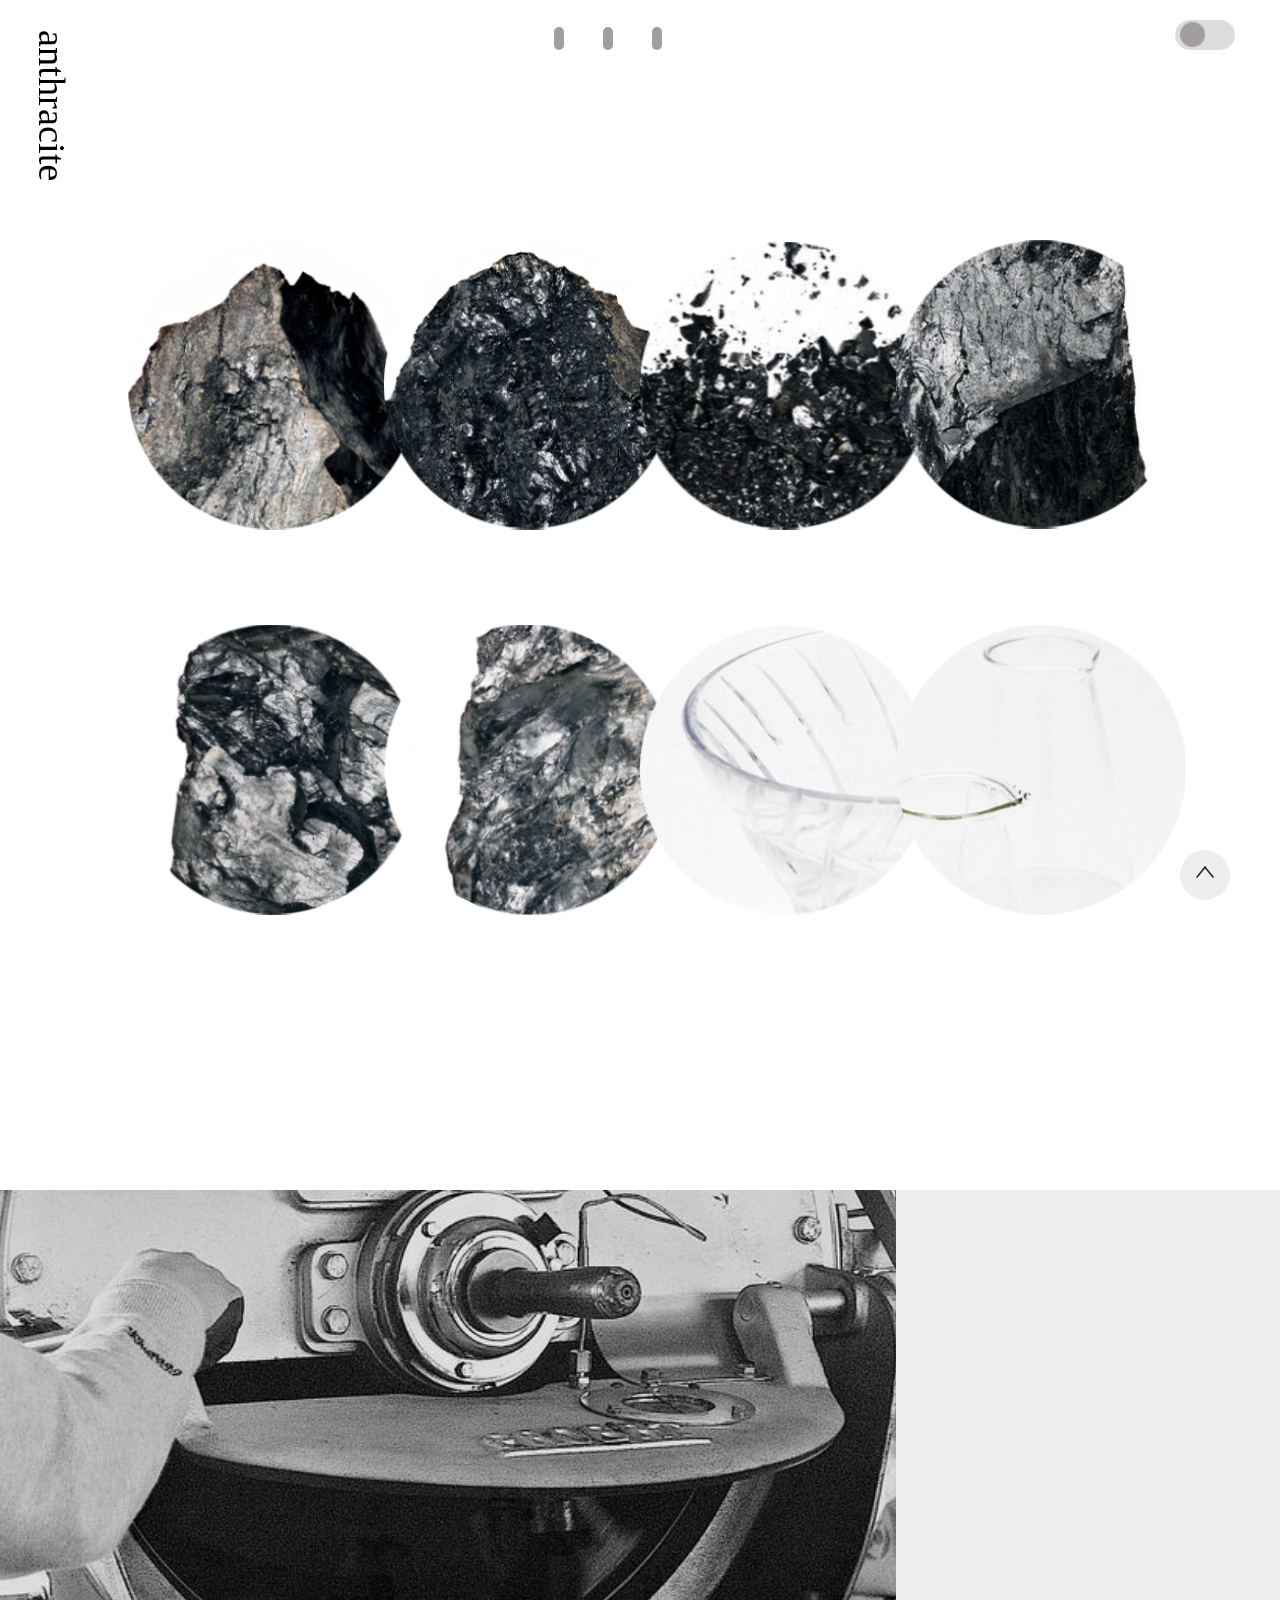
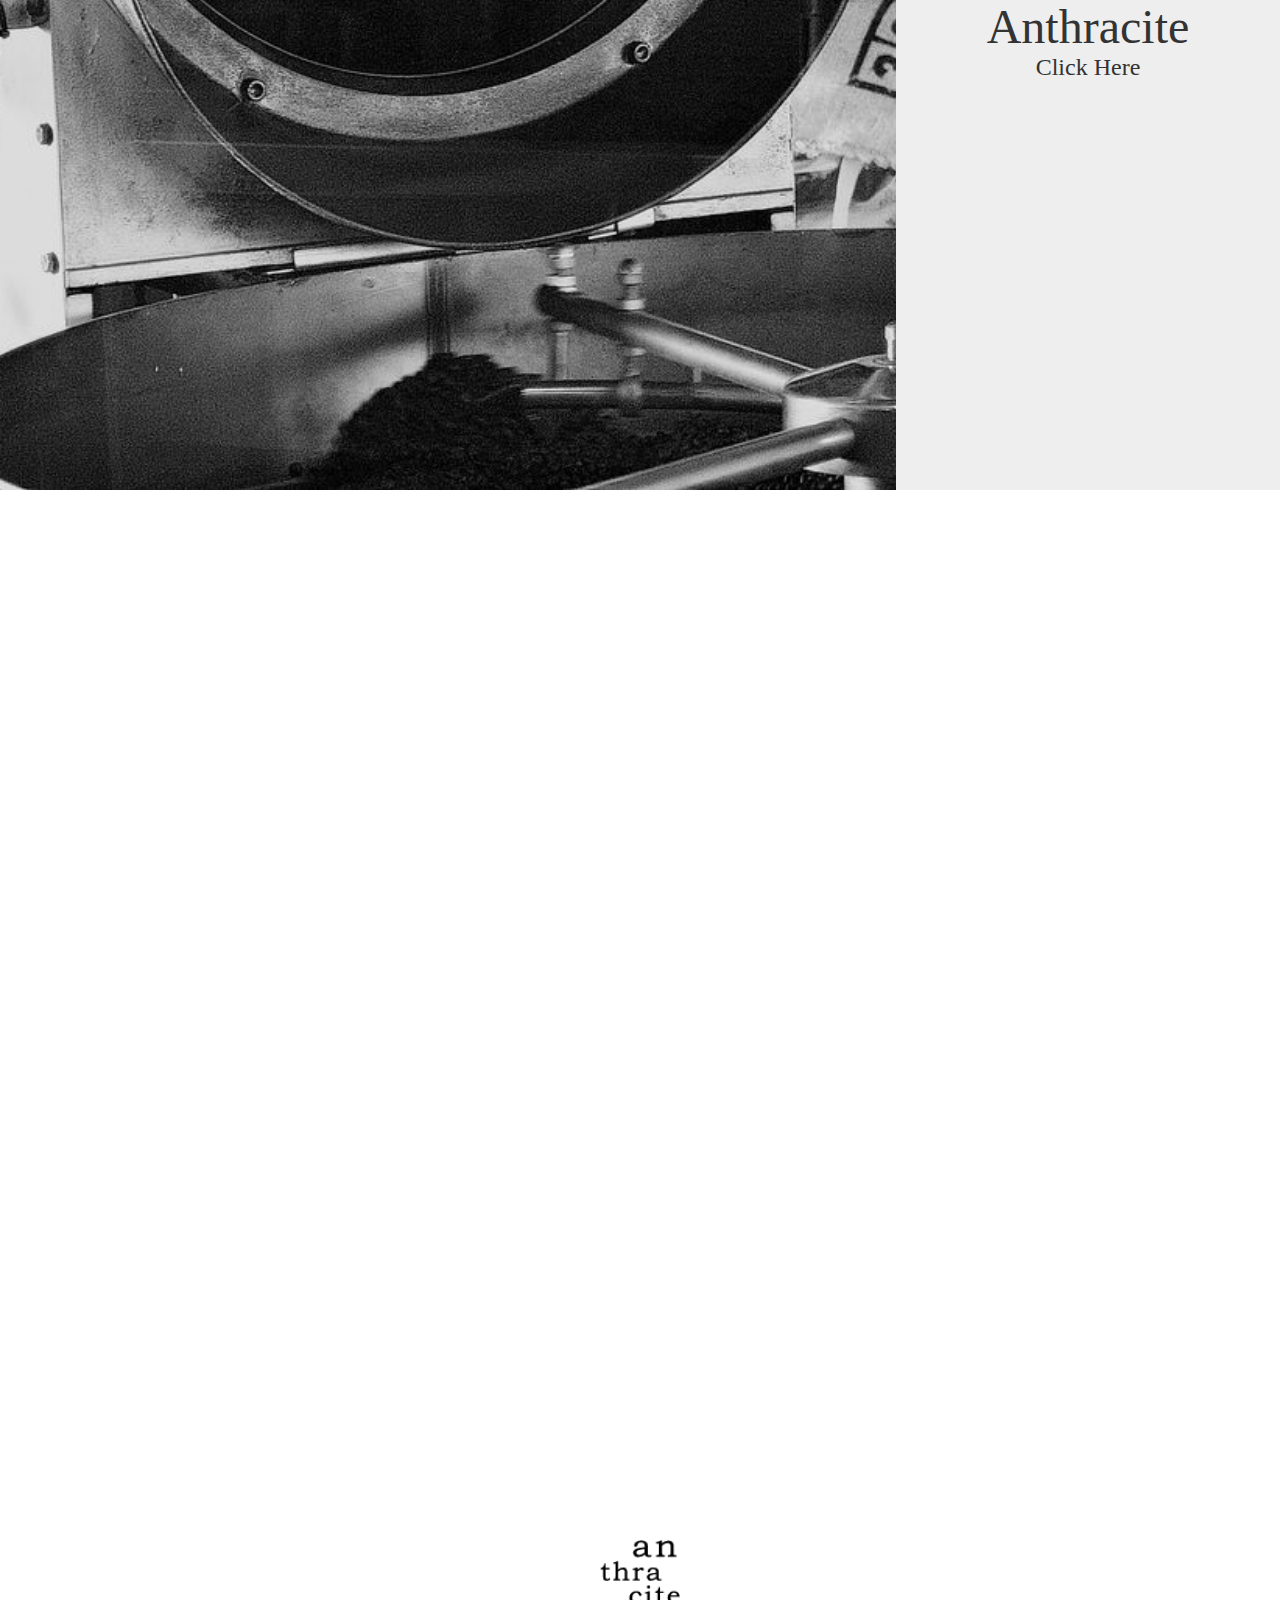
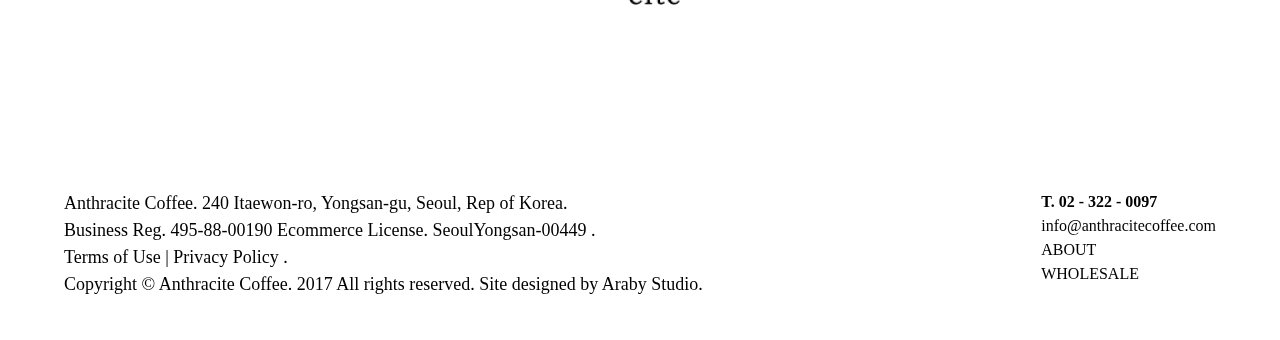
==== commit ee0d9397: "new" ====
--- a/index.html
+++ b/index.html
@@ -2,169 +2,238 @@
 <!DOCTYPE html>
 <html lang="ko">
 <head>
-<meta name="viewport" content="width=device-width, initial-scale=1.0, minimum-scale=1.0, maximum-scale=1.0 , user-scalable=no">
-<meta http-equiv="X-UA-Compatible" content="ie=edge">
-<link rel="shortcut icon" href="IMAGE/favicon_hince.ico" type="image/x-icon"/>
-<link rel="icon" href="IMAGE/favicon_hince.ico" type="image/x-icon">
-<title>anthracite</title>
-<script src="js/prefixfree.min.js"></script>
-<script src="js/jquery-3.4.1.min.js"></script>
-<script src="js/jquery.mousewheel.js"></script>
-<link rel="stylesheet" href="css/swiper.min.css">
-<link rel="stylesheet" href="css/main.css">
-<link rel="stylesheet" href="css/header.css">
-<link rel="stylesheet" href="css/footer.css">
+    <meta name="viewport" content="width=device-width, initial-scale=1.0, minimum-scale=1.0, maximum-scale=1.0 , user-scalable=no">
+    <meta http-equiv="X-UA-Compatible" content="ie=edge">
+    <link rel="shortcut icon" href="IMAGE/favicon_hince.ico" type="image/x-icon" />
+    <link rel="icon" href="IMAGE/favicon_hince.ico" type="image/x-icon">
+    <title>anthracite</title>
+    <script src="js/prefixfree.min.js"></script>
+    <script src="js/jquery-3.4.1.min.js"></script>
+    <script src="js/jquery.mousewheel.js"></script>
+    <link rel="stylesheet" href="css/swiper.min.css">
+    <link rel="stylesheet" href="css/main.css">
+    <link rel="stylesheet" href="css/header.css">
+    <link rel="stylesheet" href="css/footer.css">
 </head>
 
 
 <script>
-$(function(){
+    $(function() {
         $("#header").load("header.html");
         $("#footer").load("footer.html");
-    
-         
-    
-    //mousewhell.min.js를 difine한 경우
+
+
+
+        //mousewhell.min.js를 difine한 경우
         //box 위에서 마우스 휠을 움직이면
-        $(".box").on("mousewheel",function(event,delta){
-            
-           //마우스 휠을 올렸을 때
-            if(delta > 0) {
+        $(".box").on("mousewheel", function(event, delta) {
+
+            //마우스 휠을 올렸을 때
+            if (delta > 0) {
                 //변수  prev에 현재 휠을 움직인 section에서 이전section의 offset().top위치 저장
-                try{
-                   var prev = $(this).prev().offset().top;
-                }catch(e){}
-               //문서 전체를 prev에 저장된 위치로 이동
-                $("html,body").stop().animate({"scrollTop":prev},1000);
-               
-               
-            //마우스 휠을 내렸을 때
-            }else if (delta < 0) {
+                try {
+                    var prev = $(this).prev().offset().top;
+                } catch (e) {}
+                //문서 전체를 prev에 저장된 위치로 이동
+                $("html,body").stop().animate({
+                    "scrollTop": prev
+                }, 1000);
+
+
+                //마우스 휠을 내렸을 때
+            } else if (delta < 0) {
                 //변수 next에 현재 휠을 움직인 section에서 다음 section의 offset().top위치 저장 
-                try{
-                   var next = $(this).next().offset().top;
-                } catch(e){}
-                
-               //문서 전체를 next에 저장된 위치로 이동
-               $("html,body").stop().animate({"scrollTop":next},1000);
+                try {
+                    var next = $(this).next().offset().top;
+                } catch (e) {}
+
+                //문서 전체를 next에 저장된 위치로 이동
+                $("html,body").stop().animate({
+                    "scrollTop": next
+                }, 1000);
             }
-              
-       });
-    });          
-        
+
+        });
+    });
+
     //section02 (이미지 슬라이드)
-    var wnum=0;
-	var wwslidingAuto=null;
-	function play_w(directw) {	
-			if(directw=="right"){
-				wnum++;
-				if(wnum>2)wnum=0;
-			}else if(directw=="left"){
-				wnum--;
-				if(wnum<0)wnum=2;
-			}else {
-				wnum = directw;
-			}
-				if(wnum==0) {
-				$(".viewImgList li.imglist1").animate({'opacity' : 0 },1000);
-				$(".viewImgList li.imglist2").animate({'opacity' : 0 },1000);
-				$(".viewImgList li.imglist0").animate({'opacity' : 1 },1000);
-			}else if (wnum==1){
-				$(".viewImgList li.imglist0").animate({'opacity' : 0 },1000);
-				$(".viewImgList li.imglist2").animate({'opacity' : 0 },1000);
-				$(".viewImgList li.imglist1").animate({'opacity' : 1 },1000);
-			}else if (wnum==2){
-				$(".viewImgList li.imglist0").animate({'opacity' : 0 },1000);
-				$(".viewImgList li.imglist1").animate({'opacity' : 0 },1000);
-				$(".viewImgList li.imglist2").animate({'opacity' : 1 },1000);
-			}
-
-			if(wwslidingAuto)clearTimeout(wwslidingAuto);
-			wwslidingAuto=setTimeout("play_w('right')",5000);
-	}
-	var wwslidingAuto=setTimeout("play_w('right')",5000);
+    var wnum = 0;
+    var wwslidingAuto = null;
+
+    function play_w(directw) {
+        if (directw == "right") {
+            wnum++;
+            if (wnum > 2) wnum = 0;
+        } else if (directw == "left") {
+            wnum--;
+            if (wnum < 0) wnum = 2;
+        } else {
+            wnum = directw;
+        }
+        if (wnum == 0) {
+            $(".viewImgList li.imglist1").animate({
+                'opacity': 0
+            }, 1000);
+            $(".viewImgList li.imglist2").animate({
+                'opacity': 0
+            }, 1000);
+            $(".viewImgList li.imglist0").animate({
+                'opacity': 1
+            }, 1000);
+        } else if (wnum == 1) {
+            $(".viewImgList li.imglist0").animate({
+                'opacity': 0
+            }, 1000);
+            $(".viewImgList li.imglist2").animate({
+                'opacity': 0
+            }, 1000);
+            $(".viewImgList li.imglist1").animate({
+                'opacity': 1
+            }, 1000);
+        } else if (wnum == 2) {
+            $(".viewImgList li.imglist0").animate({
+                'opacity': 0
+            }, 1000);
+            $(".viewImgList li.imglist1").animate({
+                'opacity': 0
+            }, 1000);
+            $(".viewImgList li.imglist2").animate({
+                'opacity': 1
+            }, 1000);
+        }
+
+        if (wwslidingAuto) clearTimeout(wwslidingAuto);
+        wwslidingAuto = setTimeout("play_w('right')", 5000);
+    }
+    var wwslidingAuto = setTimeout("play_w('right')", 5000);
+
+
+
+    //section03
+    $(window).scroll(function() {
+        var sct = $(window).scrollTop();
+        var visual = $(".box");
+        var Roll = $(".visual_Roll > div > .v_img01 > ul");
+
+        var tg = $(".visual_Roll");
+        var th = $(".visual_Roll").offset().top;
+
+        if (th <= sct) {
+            $('.fadein_down').animate({
+                'opacity': '1',
+                'margin-top': '0px',
+                'transition': '0s'
+            }, 1100);
+            $('.fadein_up').animate({
+                'opacity': '1',
+                'margin-top': '350px',
+                'transition': '0s'
+            }, 1100);
+            $('.v_text01').animate({
+                'opacity': '1'
+            }, 1000);
+            $('.v_ston').animate({
+                'opacity': '1'
+            }, 1000);
+        } else if (th > sct) {
+            $('.fadein_down').css({
+                'opacity': '0',
+                'margin-top': '-900px',
+                'max-height': '100%',
+                'transition': '1s'
+            });
+            $('.fadein_up').css({
+                'opacity': '0',
+                'margin-top': '500px',
+                'max-height': '100%',
+                'transition': '0.6s'
+            });
+            $('.v_text01').css({
+                'opacity': '0',
+                'transition': '0.6s'
+            });
+            $('.v_ston').animate({
+                'opacity': '0'
+            }, 450);
+        };
+
+    });
+
+
+    // section02   
+$(function(){
+      var interval = 500;
+
+    var slide;
+
+    $('section.back').click(function() {
+        var slide = $('.nautilus div:last-child').remove();
+        $('.nautilus').prepend(slide);
+    });  
+});
+
     
     
-    
-        //section03
-        $(window).scroll(function(){
-            var sct = $(window).scrollTop();
-            var visual = $(".box");
-            var Roll = $(".visual_Roll > div > .v_img01 > ul");
-            
-            var tg = $(".visual_Roll");
-            var th = $(".visual_Roll").offset().top;    
-            
-                if( th<= sct){
-                   $('.fadein_down').animate({'opacity':'1','margin-top':'0px','transition':'0s'},1100);
-                    $('.fadein_up').animate({'opacity':'1','margin-top':'350px','transition':'0s'},1100);
-                    $('.v_text01').animate({'opacity':'1'},1000); 
-                     $('.v_ston').animate({'opacity':'1'},1000); 
-                }else if( th> sct){
-                        $('.fadein_down').css({ 'opacity': '0', 'margin-top':'-900px', 'max-height': '100%','transition':'1s'});
-                        $('.fadein_up').css({  'opacity': '0' , 'margin-top':'500px', 'max-height': '100%' ,'transition':'0.6s'}); 
-                        $('.v_text01').css({'opacity':'0','transition':'0.6s'});
-                        $('.v_ston').animate({'opacity':'0'},450); 
-                };
-            
-        });
 </script>
 
 <body>
-<!--skipnavi -->
-<ul class="skipnavi">
-    <li><a href="#container">본문내용</a></li>
-</ul>
-
-<!-- wrap-->
-<div id="wrap">
-    <!-- header-->
-    <header id="header"></header>
-    
-    <div id="container">
-        <div class="section01 box">
-            <div class="main_menu">
-                <ul>
-                    <li class="M_img"><img  src="IMAGE/1.png" alt="히스토리미스터리"></li>
-                    <li class="M_img"><img  src="IMAGE/2.png" alt="윌리엄브레이크"></li>
-                    <li class="M_img"><img  src="IMAGE/3.png" alt="공기와꿈"></li>
-                    <li class="M_img"><img  src="IMAGE/4.png" alt="버터펫트리오"></li>
-                </ul>
-                <ul>
-                    <li><img src="IMAGE/5.png" alt="파블로네루다"></li>
-                    <li><img src="IMAGE/6.png" alt="나쓰메소세키"></li>
-                    <li><img src="IMAGE/7.png" alt="Hario v60 Dripper"></li>
-                    <li><img src="IMAGE/8.png" alt="Anthracite Coffee Server"></li>
-                </ul>
+    <!--skipnavi -->
+    <ul class="skipnavi">
+        <li><a href="#container">본문내용</a></li>
+    </ul>
+
+    <!-- wrap-->
+    <div id="wrap">
+        <!-- header-->
+        <header id="header"></header>
+
+        <div id="container">
+            <div class="section01 box">
+                <div class="main_menu">
+                    <ul>
+                        <li class="M_img"><img src="IMAGE/1.png" alt="히스토리미스터리"></li>
+                        <li class="M_img"><img src="IMAGE/2.png" alt="윌리엄브레이크"></li>
+                        <li class="M_img"><img src="IMAGE/3.png" alt="공기와꿈"></li>
+                        <li class="M_img"><img src="IMAGE/4.png" alt="버터펫트리오"></li>
+                    </ul>
+                    <ul>
+                        <li><img src="IMAGE/5.png" alt="파블로네루다"></li>
+                        <li><img src="IMAGE/6.png" alt="나쓰메소세키"></li>
+                        <li><img src="IMAGE/7.png" alt="Hario v60 Dripper"></li>
+                        <li><img src="IMAGE/8.png" alt="Anthracite Coffee Server"></li>
+                    </ul>
+                </div>
             </div>
-        </div>
-        
-        <div class="section02 box">
-        <div class="main_rolling_pc">
-            <div class="visualRoll">
-                <ul class="viewImgList">
-                    <li class="imglist0"><img src="IMAGE/black1_1.png" alt=""></li>
-                    <li class="imglist1"><img src="IMAGE/black1_2.png" alt=""></li>
-                    <li class="imglist2"><img src="IMAGE/black1_3.png" alt=""></li>
-                </ul>
-            </div><!-- //visualRoll -->
-        </div><!-- // main_rolling_pc -->
-      </div>  
-       
-       
-        <div class="section03 box swiper-container">
-            <div class="visual_Roll swiper-wrapper">
+
+            <div class="container">
+                <section class="nautilus">
+                    <div style="background: url('IMAGE/an01.jpg') center center / cover no-repeat "></div>
+                    <div style="background: url('IMAGE/an02.jpg') center center / cover no-repeat "></div>
+                    <div style="background:url('IMAGE/an03.jpg') center center / cover no-repeat "></div>
+                </section>
+                <section class="back">
+                    <div class="column">
+                        <h1>Anthracite</h1>
+                        <h2>Click Here</h2>
+                    </div>
+                </section>
+            </div>
+
+            <div class="section03 box swiper-container">
+                <div class="visual_Roll swiper-wrapper">
                     <div class="swiper-slide">
                         <div class="v_img01">
                             <ul>
-                                <li ><img class="fadein_down" src="IMAGE/Yeonhui02.png" alt="연희의 빛"></li>
+                                <li><img class="fadein_down" src="IMAGE/Yeonhui02.png" alt="연희의 빛"></li>
                                 <li><img class="fadein_up" src="IMAGE/Yeonhui01.png" alt="연희의 그림자"></li>
                             </ul>
                         </div>
                         <div class="v_text01">
                             <ul>
                                 <li><span>연희</span></li>
-                                <li><p>어두운 통로를 지나 넓은 창으로 쏟아지는 빛을<br>마주하면, 잠시 시간은 아득해집니다.<br>이 여백은 어떤 감각으로 남게될까요.<br><br>발자국 소리와 그림자의 움직임이 익숙한듯<br>낯설게 다가오는 이곳에서, 단지 모든 빛을<br>흡수한 검정의 고요를 가늠하고 싶을 뿐입니다.</p></li>
+                                <li>
+                                    <p>어두운 통로를 지나 넓은 창으로 쏟아지는 빛을<br>마주하면, 잠시 시간은 아득해집니다.<br>이 여백은 어떤 감각으로 남게될까요.<br><br>발자국 소리와 그림자의 움직임이 익숙한듯<br>낯설게 다가오는 이곳에서, 단지 모든 빛을<br>흡수한 검정의 고요를 가늠하고 싶을 뿐입니다.</p>
+                                </li>
                             </ul>
                         </div>
                     </div>
@@ -177,7 +246,9 @@
                         <div class="v_text02">
                             <ul>
                                 <li><span>서교</span></li>
-                                <li><p>서울 망원동 오래된 저택이었던 이곳은<br>바람과 바람 사이로 지나가는 시간의 소리,<br>커피를 만들어내는 몇몇 소리들만 존재합니다.<br><br>시간이 축적된 결과의 산물을 위해<br>정원을 가꾸고, 한 잔의 커피에 움직임을 더하는 적요한 이 공간은 결을 만드는 소리로만 채워집니다.</p></li>
+                                <li>
+                                    <p>서울 망원동 오래된 저택이었던 이곳은<br>바람과 바람 사이로 지나가는 시간의 소리,<br>커피를 만들어내는 몇몇 소리들만 존재합니다.<br><br>시간이 축적된 결과의 산물을 위해<br>정원을 가꾸고, 한 잔의 커피에 움직임을 더하는 적요한 이 공간은 결을 만드는 소리로만 채워집니다.</p>
+                                </li>
                             </ul>
                         </div>
                     </div>
@@ -191,42 +262,44 @@
                         <div class="v_text03">
                             <ul>
                                 <li><span>제주</span></li>
-                                <li><p>천창을 통해 볕이 모이는 부분에 씨를 심고, 물을 주면 자라지 않을까?<br><br>아주 단순한 생각이 모여 공간을 만들었습니다.<br>돌이 많고 땅이 고르지 않은 공장 바닥에서 매일 볕을 받고 자라난 식물을 계속해서 키워나가는 것,<br>제주 한림읍 전분공장을 두 번째 앤트러사이트 공간으로 만들면서 우리는 하나의 생명력을 심었습니다.<br><br>온전한 자연의 흐름과 커피를 즐길 수 있는 공간이되길 바랍니다.</p></li>
+                                <li>
+                                    <p>천창을 통해 볕이 모이는 부분에 씨를 심고,<br>물을 주면 자라지 않을까?<br><br>아주 단순한 생각이 모여 공간을 만들었습니다.<br>돌이 많고 땅이 고르지 않은 공장 바닥에서 매일 볕을 받고 자라난 식물을 계속해서 키워나가는 것,<br>제주 한림읍 전분공장을 두 번째 앤트러사이트 공간으로 만들면서 우리는 하나의 생명력을 심었습니다.<br><br>온전한 자연의 흐름과 커피를 즐길 수 있는 공간이되길 바랍니다.</p>
+                                </li>
                             </ul>
                         </div>
                         <div class="v_ston"><img src="IMAGE/ston1.png" alt="ston"></div>
                     </div>
-                <div class="v_ston"><img src="IMAGE/ston1.png" alt="ston"></div>
+                    <div class="v_ston"><img src="IMAGE/ston1.png" alt="ston"></div>
+                </div>
+                <div class="swiper-pagination"></div>
             </div>
-            <div class="swiper-pagination"></div>
-        </div><!--// section03 -->
-    </div><!--// conrainer -->
-    
-    <!-- footer-->
-    <div id="footer"></div>
-    
-<!-- // wrap -->
-</div>
-  <script src="js/swiper.min.js"></script>
-<script>
-       var swiper = new Swiper('.swiper-container', {
-                    slidesPerview: 1,
-                    speed: 500,
-                    spaceBetween: 0,
-                    loop: true,
-                    pagination: {
-                        el:'.swiper-pagination',
-                        type: 'progressbar',
-                    },
-                  
-              });   
-    
-</script>
-</body>
-</html>
-
-
-
-
-
-
+            <!--// section03 -->
+        </div>
+        <!--// conrainer -->
+
+        <!-- footer-->
+        <div id="footer"></div>
+
+        <!-- // wrap -->
+    </div>
+    <script src="js/swiper.min.js"></script>
+    <script>
+        var swiper = new Swiper('.swiper-container', {
+            slidesPerview: 1,
+            speed: 500,
+            spaceBetween: 0,
+            loop: true,
+            pagination: {
+                el: '.swiper-pagination',
+                type: 'progressbar',
+            },
+
+        });
+    </script>
+</body></html>
+
+
+
+
+
+
--- a/css/main.css
+++ b/css/main.css
@@ -1,2431 +1,2681 @@
- <meta charset="UTF-8">
- <meta name="viewport" content="width=device-width, initial-scale=1.0, minimum-scale=1.0,maximum-scale=1.0, user-scalable=no">
-<link rel="stylesheet" href="css/swiper.min.css">
-
-* {font-family: "NanumMyeongjo-Bold";}
-/*container*/
-    #container { 
-        padding-top: 100px;
-        width: 100%;
-        height: 100%; 
-    }
-
-
-    /*section01*/
-    .section01 {
-        width: 100%; 
-        height: 950px; 
-    }
-    .section01 .main_menu {
-        margin: 0 auto;
-        width: 80%;
-        height: 950px; 
-        
-    }
-    .section01 .main_menu ul {
-        margin: 0 auto;
-        margin-top: 35px;
-        width: 70%;
-        height: 350px; 
-        
-    }
-    .section01 .main_menu ul li{
-        text-align: center;
-        width:25%;
-        height: 290px;
-        float: left;
-    }
-
-.section01 .main_menu ul li img { width: 290px; height: 290px; transition:all 2s ease;}
-.section01 .main_menu ul li img:hover {
-    transform: rotateY(540deg);
-    transition: all 1s infinite;
-    -webkit-backface-visibility: visible; 
-    backface-visibility: visible;
-
-}
-
-
-    /*section02*/
-        .section02 {position: relative; width: 100%; height:900px; overflow: hidden; background-color: #000;}
-        .visualRoll {position: relative; margin: 0 auto;width: 90%; overflow: hidden;}
-        .viewImgList {position: relative; width: 100%;}
-        .viewImgList li {text-align: center; margin: 0 auto; height: 900px; line-height: 900px;}
-        .viewImgList li.imglist0 {position: relative; z-index: 50; }
-        .viewImgList li.imglist1 {position: absolute; width: 100%; left: 0; top: 0; z-index: 10; }
-        .viewImgList li.imglist2 {position: absolute; width: 100%; left: 0; top: 0; z-index: 10; }
-        .viewImgList li img {width: 2000px; height: 1500px; position: absolute; left: 150px; top: -300px;}
-        
-
-    /*section03*/
-
-.section03 {
-    position: relative;
-    width: 100%;
-    height: 950px; 
-    }
-    .swiper-container {
-        width: 100%;
-        height: 100%;
-        margin-left: auto;
-        margin-right: auto;
-    }
-    .swiper-slide {
-        text-align: center;
-        font-size: 18px;
-        background: #fff;
-
-        /* Center slide text vertically */
-        display: -webkit-box;
-        display: -ms-flexbox;
-        display: -webkit-flex;
-        display: flex;
-        -webkit-box-pack: center;
-        -ms-flex-pack: center;
-        -webkit-justify-content: center;
-        justify-content: center;
-        -webkit-box-align: center;
-        -ms-flex-align: center;
-        -webkit-align-items: center;
-        align-items: center;
-    }
-    /*연희*/
-    .Yeonhui, .Seogyo, .Jeju {
-        width: 100%; 
-        height: 960px;
-        overflow: hidden;
+ <meta charset="UTF-8" > <meta name="viewport"content="width=device-width, initial-scale=1.0, minimum-scale=1.0,maximum-scale=1.0, user-scalable=no" > <link rel="stylesheet"href="css/swiper.min.css" > * {
+     font-family: "NanumMyeongjo-Bold";
+ }
+
+ /*container*/
+ #container {
+     padding-top: 100px;
+     width: 100%;
+     height: 100%;
+ }
+
+
+ /*--------------------- section01 ---------------------*/
+ .section01 {
+     width: 100%;
+     height: 950px;
+ }
+
+ .section01 .main_menu {
+     margin: 0 auto;
+     width: 80%;
+     height: 950px;
+
+ }
+
+ .section01 .main_menu ul {
+     margin: 0 auto;
+     margin-top: 35px;
+     width: 100%;
+     height: 350px;
+
+ }
+
+ .section01 .main_menu ul li {
+     text-align: center;
+     width: 25%;
+     height: 290px;
+     float: left;
+ }
+
+ .section01 .main_menu ul li img {
+     width: 290px;
+     height: 290px;
+     transition: all 2s ease;
+ }
+
+ .section01 .main_menu ul li img:hover {
+     transform: rotateY(540deg);
+     transition: all 1s infinite;
+     -webkit-backface-visibility: visible;
+     backface-visibility: visible;
+
+ }
+
+
+ /*--------------------- section02 ---------------------*/
+
+ .container {
+     display: -webkit-box;
+     display: flex;
+     -webkit-box-orient: horizontal;
+     -webkit-box-direction: normal;
+     flex-direction: row;
+ }
+
+ .container section.forward {
+     -webkit-box-flex: 1;
+     flex-grow: 1;
+     cursor: pointer;
+ }
+
+ .container section.back {
+     -webkit-box-flex: 1;
+     flex-grow: 1;
+     cursor: pointer;
+     background: #52F9D4;
+     background: #eeeeee;
+     display: -webkit-box;
+     display: flex;
+     -webkit-box-orient: vertical;
+     -webkit-box-direction: normal;
+     flex-direction: column;
+     -webkit-box-align: center;
+     align-items: center;
+     -webkit-box-pack: center;
+     justify-content: center;
+ }
+
+ .nautilus {
+     background: #ddd;
+     position: relative;
+     min-width: 161.8034vh;
+     height: 100vh;
+     margin: 0 auto;
+     overflow: hidden;
+ }
+
+ .nautilus > div {
+     position: absolute;
+     z-index: 900;
+     -webkit-transition: all 400ms ease-out;
+     transition: all 400ms ease-out;
+     -webkit-animation: genie 400ms forwards ease-out;
+     animation: genie 400ms forwards ease-out;
+     background-size: cover;
+     background-repeat: no-repeat;
+     background-attachment: fixed;
+     background-position: center center;
+     width: 9.016986vh;
+     height: 5.57280vh;
+     left: 114.59055442vh;
+     top: 70.820377901vh;
+     opacity: 0;
+ }
+
+ .nautilus > div:nth-child(1) {
+     opacity: 1;
+     width: 100vh;
+     height: 100vh;
+     top: 0;
+     left: 0;
+     background-color: #52F9D4;
+     z-index: 999;
+ }
+
+ .nautilus > div:nth-child(2) {
+     opacity: 1;
+     width: 61.8034vh;
+     height: 61.8034vh;
+     top: 0vh;
+     left: 100vh;
+     background-color: #51E3C2;
+     z-index: 998;
+ }
+
+ .nautilus > div:nth-child(3) {
+     opacity: 1;
+     width: 38.19783669vh;
+     height: 38.19783669vh;
+     top: 61.8034vh;
+     left: 123.60615331vh;
+     background-color: #53C7AD;
+     z-index: 997;
+ }
+
+ .nautilus > div:nth-child(4) {
+     opacity: 1;
+     width: 23.60778717vh;
+     height: 23.60778717vh;
+     top: 76.39221283vh;
+     left: 100vh;
+     background-color: #51AF9A;
+     z-index: 996;
+ }
+
+ .nautilus > div:nth-child(5) {
+     opacity: 1;
+     height: 14.59055442vh;
+     width: 14.59055442vh;
+     top: 61.8034vh;
+     left: 100vh;
+     background: #4D9686;
+     z-index: 995;
+ }
+
+ .nautilus > div:nth-child(6) {
+     opacity: 1;
+     height: 9.016986vh;
+     width: 9.016986vh;
+     top: 61.8034vh;
+     left: 114.59055442vh;
+     background: #498376;
+     z-index: 994;
+ }
+
+ .nautilus > div:nth-child(7) {
+     opacity: 1;
+     width: 9.016986vh;
+     height: 5.57280vh;
+     left: 114.59055442vh;
+     top: 70.820377901vh;
+     z-index: 993;
+ }
+
+ @-webkit-keyframes genie {
+     0% {
+         opacity: 0;
+     }
+
+     100% {
+         opacity: 1;
+     }
+ }
+
+ @keyframes genie {
+     0% {
+         opacity: 0;
+     }
+
+     100% {
+         opacity: 1;
+     }
+ }
+
+ button {
+     position: absolute;
+     top: 0;
+     left: 0;
+     height: 60px;
+     width: 200px;
+ }
+
+ .column {
+     padding: 1rem;
+     color: #333;
+ }
+
+ .column h1,
+ .column h2,
+ .column h3,
+ .column h4 {
+     font-weight: 300;
+ }
+
+ .column h1 {
+     font-size: 48px;
+ }
+
+ .column h2 {
+     font-size: 24px;
+     text-align: center;
+ }
+
+ /*--------------------- section03 ---------------------*/
+
+ .section03 {
+     position: relative;
+     width: 100%;
+     height: 950px;
+ }
+
+ .swiper-container {
+     width: 100%;
+     height: 100%;
+     margin-left: auto;
+     margin-right: auto;
+ }
+
+ .swiper-slide {
+     text-align: center;
+     font-size: 18px;
+     background: #fff;
+
+     /* Center slide text vertically */
+     display: -webkit-box;
+     display: -ms-flexbox;
+     display: -webkit-flex;
+     display: flex;
+     -webkit-box-pack: center;
+     -ms-flex-pack: center;
+     -webkit-justify-content: center;
+     justify-content: center;
+     -webkit-box-align: center;
+     -ms-flex-align: center;
+     -webkit-align-items: center;
+     align-items: center;
+ }
+
+ /*연희*/
+ .Yeonhui,
+ .Seogyo,
+ .Jeju {
+     width: 100%;
+     height: 960px;
+     overflow: hidden;
+ }
+
+ .v_img01 {
+     width: 50%;
+     height: 950px;
+     float: left;
+ }
+
+ .v_img01 ul {
+     position: relative;
+     width: 100%;
+     height: 950px;
+ }
+
+ .v_img01 ul li {
+     position: absolute;
+ }
+
+ .v_img01 ul li:nth-child(1) {
+     width: 620px;
+     height: 100%;
+ }
+
+ .v_img01 ul li:nth-child(2) {
+     width: 620px;
+     height: 100%;
+     right: 0px;
+     bottom: 0px;
+     padding-top: 20px;
+ }
+
+
+ .visual_Roll div.on {
+     display: block;
+ }
+
+ /*img shadow */
+ .v_img01 ul li img {
+     box-shadow: -3px 2px 20px -9px;
+ }
+
+ .v_text01 {
+     width: 50%;
+     height: 950px;
+     text-align: center;
+     float: left;
+     position: relative;
+     overflow: hidden;
+     opacity: 0;
+     transition: 0.4s;
+     background-image: url(../IMAGE/membership_back.png);
+ }
+
+ .v_text01 ul {
+     margin: 0 auto;
+     width: 50%;
+     height: 300px;
+     margin-top: 350px;
+ }
+
+ .v_text01 ul li {
+     width: 100%;
+     height: 50px;
+ }
+
+ .v_text01 ul li span,
+ p {
+     font-size: 23px;
+     font-family: "HYMyeongJo-Extra";
+     color: rgb(0, 0, 0);
+     line-height: 1.5;
+     -moz-transform: matrix(1, 0, 0, 0.99885930643423, 0, 0);
+     -webkit-transform: matrix(1, 0, 0, 0.99885930643423, 0, 0);
+     -ms-transform: matrix(1, 0, 0, 0.99885930643423, 0, 0);
+     z-index: 28;
+ }
+
+ .v_text01 ul li span {
+     font-size: 30px;
+     line-height: 0;
+ }
+
+ /*서교*/
+ .Seogyo {
+     display: none;
+ }
+
+ .v_img02 {
+     width: 50%;
+     height: 950px;
+     float: left;
+     _overflow: hidden;
+
+ }
+
+ .v_img02 ul {
+     position: relative;
+     width: 75%;
+     height: 950px;
+     margin: 0 auto;
+     text-align: center;
+
+ }
+
+ .v_img02 ul li {
+     position: absolute;
+     width: 100%;
+     height: 950px;
+ }
+
+ .v_img02 ul li:nth-child(1) {
+     width: 620px;
+     height: 830px;
+ }
+
+ /*img shadow */
+ .v_img02 ul li img {
+     box-shadow: -3px 2px 20px -9px;
+ }
+
+
+ .v_text02 {
+     width: 50%;
+     height: 950px;
+     text-align: center;
+     float: left;
+     position: relative;
+     overflow: hidden;
+     background-image: url(../IMAGE/membership_back.png);
+ }
+
+ .v_text02 ul {
+     margin: 0 auto;
+     width: 50%;
+     height: 300px;
+     margin-top: 350px;
+ }
+
+ .v_text02 ul li {
+     width: 100%;
+     height: 50px;
+ }
+
+ .v_text02 ul li span,
+ p {
+     font-size: 23px;
+     font-family: "HYMyeongJo-Extra";
+     color: rgb(0, 0, 0);
+     line-height: 1.5;
+     -moz-transform: matrix(1, 0, 0, 0.99885930643423, 0, 0);
+     -webkit-transform: matrix(1, 0, 0, 0.99885930643423, 0, 0);
+     -ms-transform: matrix(1, 0, 0, 0.99885930643423, 0, 0);
+     z-index: 28;
+ }
+
+ .v_text02 ul li span {
+     font-size: 30px;
+     line-height: 0;
+ }
+
+ /*제주*/
+ .Jeju {
+     display: none;
+ }
+
+ .v_img03 {
+     width: 50%;
+     height: 950px;
+     float: left;
+     _overflow: hidden;
+ }
+
+ .v_img03 ul {
+     position: relative;
+     width: 100%;
+     height: 950px;
+ }
+
+ .v_img03 ul li {
+     position: absolute;
+ }
+
+ .v_img03 ul li:nth-child(1) {
+     width: 620px;
+     height: 830px;
+     bottom: 610px;
+     left: 0px;
+ }
+
+ .v_img03 ul li:nth-child(2) {
+     width: 575px;
+     height: 700px;
+     bottom: 0px;
+     right: 25px;
+ }
+
+ /*img shadow */
+ .v_img03 ul li img {
+     width: 100%;
+     height: 100%;
+     box-shadow: -3px 2px 20px -9px;
+ }
+
+ .v_text03 {
+     width: 50%;
+     height: 950px;
+     text-align: center;
+     float: left;
+     position: relative;
+     overflow: hidden;
+     background-image: url(../IMAGE/membership_back.png);
+ }
+
+ .v_text03 ul {
+     margin: 0 auto;
+     width: 70%;
+     height: 300px;
+     margin-top: 350px;
+ }
+
+ .v_text03 ul li {
+     width: 100%;
+     height: 50px;
+ }
+
+ .v_text03 ul li span,
+ p {
+     font-size: 23px;
+     font-family: "HYMyeongJo-Extra";
+     color: rgb(0, 0, 0);
+     line-height: 1.5;
+     -moz-transform: matrix(1, 0, 0, 0.99885930643423, 0, 0);
+     -webkit-transform: matrix(1, 0, 0, 0.99885930643423, 0, 0);
+     -ms-transform: matrix(1, 0, 0, 0.99885930643423, 0, 0);
+     z-index: 28;
+ }
+
+ .v_text03 ul li span {
+     font-size: 30px;
+     line-height: 0;
+ }
+
+ .v_ston {
+     display: none;
+ }
+
+
+
+
+
+
+
+
+
+
+
+ /*★★★★★★★★★★★★★★★★★ 반응형 ★★★★★★★★★★★★★★★★*/
+
+
+
+
+ /* 매우 작은 기기들 (모바일폰, 320px 보다 작은) */
+ @media screen and (min-width:320px) and (max-width:640px) {
+     .section01 {
+         width: 100%;
+         height: 100%;
+     }
+
+     .section01 .main_menu {
+         margin: 0 auto;
+         width: 90%;
+         height: 100%;
+
+     }
+
+     .section01 .main_menu ul {
+         margin: 0 auto;
+         margin-top: 0x;
+         width: 100%;
+         height: 500px;
+
+     }
+
+     .section01 .main_menu ul li {
+         text-align: center;
+         width: 50%;
+         height: 250px;
+         float: left;
+     }
+
+     .section01 .main_menu ul li img {
+         width: 180px;
+         height: 180px;
+         transition: all 2s ease;
+     }
+
+
+     /*--------------------- section02 ---------------------*/
+
+     .container {
+         position: relative;
+         display: -webkit-box;
+         display: flex;
+         -webkit-box-orient: horizontal;
+         -webkit-box-direction: normal;
+         flex-direction: row;
+     }
+
+     .container section.forward {
+         -webkit-box-flex: 1;
+         flex-grow: 1;
+         cursor: pointer;
+     }
+
+     .container section.back {
+         width: 100%;
+         height: 100%;
+         position: absolute;
+         z-index: 2;
+         -webkit-box-flex: 1;
+         flex-grow: 1;
+         cursor: pointer;
+         background: none;
+         display: -webkit-box;
+         display: flex;
+         -webkit-box-orient: vertical;
+         -webkit-box-direction: normal;
+         flex-direction: column;
+         -webkit-box-align: center;
+         align-items: center;
+         -webkit-box-pack: center;
+         justify-content: center;
+         
+     }
+
+     .nautilus {
+         background: #ddd;
+         position: relative;
+         min-width: 100%;
+         height: 100vh;
+         margin: 0 auto;
+         overflow: hidden;
+         z-index: 1;
+     }
+
+     .nautilus > div {
+         position: absolute;
+         
+         -webkit-transition: all 400ms ease-out;
+         transition: all 400ms ease-out;
+         -webkit-animation: genie 400ms forwards ease-out;
+         animation: genie 400ms forwards ease-out;
+         background-size: cover;
+         background-repeat: no-repeat;
+         background-attachment: fixed;
+         background-position: center center;
+         width: 9.016986vh;
+         height: 5.57280vh;
+         left: 114.59055442vh;
+         top: 70.820377901vh;
+         opacity: 0;
+     }
+
+        .column {
+            padding: 1rem;
+            color: #fff;
         }
 
-    .v_img01 { width: 50%; height: 950px; 
-        float: left; 
-        }
-    .v_img01 ul { 
-        position: relative; 
-        width: 100%; 
-        height: 950px; 
-        }
-    .v_img01 ul li { position: absolute; }
-    .v_img01 ul li:nth-child(1) {
-        width: 620px; 
-        height: 100%;
-        }
-    .v_img01 ul li:nth-child(2) {
-        width: 620px; 
-        height: 100%;
-        right: 0px;
-        bottom: 0px;
-        padding-top: 20px;
-        }
-
-    
-    .visual_Roll div.on { display: block;}
-
-    /*img shadow */
-    .v_img01 ul li img {box-shadow: -3px 2px 20px -9px;}
-
-    .v_text01 { 
-        width: 50%; 
-        height: 950px; 
-        text-align: center; 
-        float: left; 
-        position: relative; 
-        overflow: hidden;
-        opacity: 0;
-        transition: 0.4s;
-        background-image: url(../IMAGE/membership_back.png);
-        }
-    .v_text01 ul { 
-        margin: 0 auto;
-        width: 50%; 
-        height: 300px;   
-        margin-top:  350px;
-        }
-    .v_text01 ul li { 
-        width: 100%; 
-        height: 50px;
-        }
-
-    .v_text01 ul li span,p { 
-        font-size: 23px;
-        font-family: "HYMyeongJo-Extra";
-        color: rgb(0, 0, 0);
-        line-height: 1.5;
-        -moz-transform: matrix( 1,0,0,0.99885930643423,0,0);
-        -webkit-transform: matrix( 1,0,0,0.99885930643423,0,0);
-        -ms-transform: matrix( 1,0,0,0.99885930643423,0,0);
-        z-index: 28;
-        }
-    .v_text01 ul li span {
-        font-size: 30px; 
-        line-height: 0;
-        }
-    
-/*서교*/
-    .Seogyo {
-        display: none;
-        }
-
-    .v_img02 { width: 50%; 
-        height: 950px; 
-        float: left;
-        _overflow: hidden; 
-        
-        }
-    .v_img02 ul { 
-        position: relative; 
-        width: 75%;
-        height: 950px; 
-        margin: 0 auto;
-        text-align: center;
-        
-        }
-    .v_img02 ul li { 
-        position: absolute; 
-        width: 100%;
-        height: 950px;   
-        }
-
-    .v_img02 ul li:nth-child(1) {
-        width: 620px; 
-        height: 830px; 
-        }
-   
-    /*img shadow */
-    .v_img02 ul li img {box-shadow: -3px 2px 20px -9px;}
-
-
-    .v_text02 { 
-        width: 50%; 
-        height: 950px; 
-        text-align: center; 
-        float: left; 
-        position: relative; 
-        overflow: hidden;
+     /*--------------------- section03 ---------------------*/
+
+     .section03.swiper-container {
+         position: relative;
+         width: 100%;
+         height: 700px;
+         margin-left: auto;
+         margin-right: auto;
+     }
+
+     .swiper-slide {
+         text-align: center;
+         font-size: 16px;
+
+
+
+         /* Center slide text vertically */
+         display: -webkit-box;
+         display: -ms-flexbox;
+         display: -webkit-flex;
+         display: flex;
+         -webkit-box-pack: center;
+         -ms-flex-pack: center;
+         -webkit-justify-content: center;
+         justify-content: center;
+         -webkit-box-align: center;
+         -ms-flex-align: center;
+         -webkit-align-items: center;
+         align-items: center;
+     }
+
+     /*연희*/
+     .v_img01 {
+         width: 100%;
+         height: 500px;
+     }
+
+     .v_img01 ul {
+         position: relative;
+         width: 100%;
+         height: 100%;
+
+     }
+
+     .v_img01 ul li {
+         position: absolute;
+     }
+
+     .v_img01 ul li:nth-child(1) {
+         width: 100%;
+         height: 100%;
+     }
+
+     .v_img01 ul li:nth-child(2) {
+         display: none;
+     }
+
+     .fadein_down {
+         opacity: 0;
+         margin-top: -900px;
+         max-height: 100%;
+     }
+
+     .fadein_up {
+         opacity: 0;
+         margin-top: 500px;
+         max-height: 100%;
+     }
+
+     .visual_Roll div.on {
+         display: block;
+     }
+
+     /*img shadow */
+     .v_img01 ul li img {
+         width: 100%;
+         height: 100%;
+         box-shadow: 0px 2px 30px -3px;
+         filter: blur(2px);
+     }
+
+     .v_text01 {
+         z-index: 2;
+         width: 100%;
+         height: 500px;
+         text-align: center;
+         float: left;
+         position: absolute;
+         overflow: hidden;
+         opacity: 0;
+         transition: 0.4s;
+         background-image: none;
+
+     }
+
+     .v_text01 ul {
+         margin: 0 auto;
+         width: 90%;
+         height: 300px;
+         margin-top: 80px;
+     }
+
+     .v_text01 ul li {
+         width: 100%;
+         height: 65px;
+     }
+
+     .v_text01 ul li p {
+         font-size: 16px;
+         font-family: "HYMyeongJo-Extra";
+         color: #fff;
+         line-height: 2;
+         -moz-transform: matrix(1, 0, 0, 0.99885930643423, 0, 0);
+         -webkit-transform: matrix(1, 0, 0, 0.99885930643423, 0, 0);
+         -ms-transform: matrix(1, 0, 0, 0.99885930643423, 0, 0);
+         z-index: 28;
+         font-weight: bold;
+     }
+
+     .v_text01 ul li span {
+         font-size: 10vw;
+         line-height: 0;
+         color: #fff;
+     }
+
+     /*서교*/
+
+
+     .v_img02 {
+         width: 100%;
+         height: 500px;
+     }
+
+     .v_img02 ul {
+         position: relative;
+         width: 100%;
+         height: 100%;
+
+     }
+
+     .v_img02 ul li {
+         position: absolute;
+     }
+
+     .v_img02 ul li:nth-child(1) {
+
+         width: 100%;
+         height: 100%;
+     }
+
+     .v_img02 ul li:nth-child(2) {
+         display: none;
+     }
+
+
+     /*img shadow */
+     .v_img02 ul li img {
+         width: 100%;
+         height: 100%;
+         box-shadow: 0px 2px 30px -3px;
+         filter: blur(2px);
+     }
+
+
+
+     .v_text02 {
+         z-index: 2;
+         width: 100%;
+         height: 500px;
+         text-align: center;
+         float: left;
+         position: absolute;
+         overflow: hidden;
+         transition: 0.4s;
+         background-image: none;
+     }
+
+     .v_text02 ul {
+         margin: 0 auto;
+         width: 90%;
+         height: 300px;
+         margin-top: 80px;
+     }
+
+     .v_text02 ul li {
+         width: 100%;
+         height: 65px;
+     }
+
+     .v_text02 ul li p {
+         font-size: 16px;
+         font-family: "HYMyeongJo-Extra";
+         color: #fff;
+         font-weight: bold;
+         line-height: 1.5;
+         -moz-transform: matrix(1, 0, 0, 0.99885930643423, 0, 0);
+         -webkit-transform: matrix(1, 0, 0, 0.99885930643423, 0, 0);
+         -ms-transform: matrix(1, 0, 0, 0.99885930643423, 0, 0);
+         z-index: 28;
+     }
+
+     .v_text02 ul li span {
+         font-size: 10vw;
+         line-height: 0;
+         color: #fff;
+     }
+
+     /*제주*/
+     .Jeju {
+         display: none;
+     }
+
+     .v_img03 {
+         width: 100%;
+         height: 500px;
+         z-index: 0;
+
+
+     }
+
+     .v_img03 ul {
+         position: relative;
+         width: 100%;
+         height: 100%;
+
+     }
+
+     .v_img03 ul li {
+         position: absolute;
+     }
+
+     .v_img03 ul li:nth-child(1) {
+         width: 100%;
+         height: 100%;
+         bottom: 350px;
+         left: 0px;
+     }
+
+     .v_img03 ul li:nth-child(2) {
+         display: none;
+     }
+
+     .fadein_down {
+         opacity: 0;
+         margin-top: -900px;
+         max-height: 100%;
+     }
+
+     .fadein_up {
+         opacity: 0;
+         margin-top: 500px;
+         max-height: 100%;
+     }
+
+     .visual_Roll div.on {
+         display: block;
+     }
+
+     /*img shadow */
+     .v_img03 ul li img {
+         width: 100%;
+         height: 100%;
+         box-shadow: 0px 2px 30px -3px;
+         filter: blur(2px);
+     }
+
+     .v_text03 {
+         z-index: 10;
+         width: 100%;
+         height: 500px;
+         text-align: center;
+         float: left;
+         position: absolute;
+         overflow: hidden;
+         _opacity: 0;
+         transition: 0.4s;
+         background-image: none;
+
+     }
+
+     .v_text03 ul {
+         margin: 0 auto;
+         width: 90%;
+         height: 300px;
+         margin-top: 80px;
+     }
+
+     .v_text03 ul li {
+         width: 100%;
+         height: 65px;
+     }
+
+     .v_text03 ul li p {
+         font-size: 16px;
+         font-family: "HYMyeongJo-Extra";
+         color: #fff;
+         font-weight: bold;
+         line-height: 1.5;
+         -moz-transform: matrix(1, 0, 0, 0.99885930643423, 0, 0);
+         -webkit-transform: matrix(1, 0, 0, 0.99885930643423, 0, 0);
+         -ms-transform: matrix(1, 0, 0, 0.99885930643423, 0, 0);
+         z-index: 28;
+     }
+
+     .v_text03 ul li span {
+         font-size: 10vw;
+         line-height: 0;
+         color: #fff;
+     }
+
+ }
+
+ /* 작은 기기들 (태블릿, 640px 이상) */
+ @media screen and (min-width:641px) and (max-width:767px) {
+     .section01 {
+         width: 100%;
+         height: 100%;
+     }
+
+     .section01 .main_menu {
+         margin: 0 auto;
+         width: 90%;
+         height: 100%;
+
+     }
+
+     .section01 .main_menu ul {
+         margin: 0 auto;
+         margin-top: 0x;
+         width: 70%;
+         height: 500px;
+
+     }
+
+     .section01 .main_menu ul li {
+         text-align: center;
+         width: 50%;
+         height: 250px;
+         float: left;
+     }
+
+     .section01 .main_menu ul li img {
+         width: 200px;
+         height: 200px;
+         transition: all 2s ease;
+     }
+
+
+     /*--------------------- section02 ---------------------*/
+
+     .container {
+         display: -webkit-box;
+         display: flex;
+         -webkit-box-orient: horizontal;
+         -webkit-box-direction: normal;
+         flex-direction: row;
+     }
+
+     .container section.forward {
+         -webkit-box-flex: 1;
+         flex-grow: 1;
+         cursor: pointer;
+     }
+
+     .container section.back {
+         -webkit-box-flex: 1;
+         flex-grow: 1;
+         cursor: pointer;
+         background: #52F9D4;
+         background: #eeeeee;
+         display: -webkit-box;
+         display: flex;
+         -webkit-box-orient: vertical;
+         -webkit-box-direction: normal;
+         flex-direction: column;
+         -webkit-box-align: center;
+         align-items: center;
+         -webkit-box-pack: center;
+         justify-content: center;
+     }
+
+     .nautilus {
+         background: #ddd;
+         position: relative;
+         min-width: 70%;
+         height: 100vh;
+         margin: 0 auto;
+         overflow: hidden;
+     }
+
+     .nautilus > div {
+         position: absolute;
+         z-index: 900;
+         -webkit-transition: all 400ms ease-out;
+         transition: all 400ms ease-out;
+         -webkit-animation: genie 400ms forwards ease-out;
+         animation: genie 400ms forwards ease-out;
+         background-size: cover;
+         background-repeat: no-repeat;
+         background-attachment: fixed;
+         background-position: center center;
+         width: 9.016986vh;
+         height: 5.57280vh;
+         left: 114.59055442vh;
+         top: 70.820377901vh;
+         opacity: 0;
+     }
+
+
+
+     /*--------------------- section03 ---------------------*/
+
+
+     /*section03*/
+
+     /*section03*/
+
+     .section03.swiper-container {
+         position: relative;
+         width: 100%;
+         height: 700px;
+         margin-left: auto;
+         margin-right: auto;
+     }
+
+     .swiper-slide {
+         text-align: center;
+         font-size: 16px;
+
+
+
+         /* Center slide text vertically */
+         display: -webkit-box;
+         display: -ms-flexbox;
+         display: -webkit-flex;
+         display: flex;
+         -webkit-box-pack: center;
+         -ms-flex-pack: center;
+         -webkit-justify-content: center;
+         justify-content: center;
+         -webkit-box-align: center;
+         -ms-flex-align: center;
+         -webkit-align-items: center;
+         align-items: center;
+     }
+
+     /*연희*/
+     .v_img01 {
+         width: 100%;
+         height: 500px;
+     }
+
+     .v_img01 ul {
+         position: relative;
+         width: 100%;
+         height: 100%;
+
+     }
+
+     .v_img01 ul li {
+         position: absolute;
+     }
+
+     .v_img01 ul li:nth-child(1) {
+         width: 100%;
+         height: 100%;
+     }
+
+     .v_img01 ul li:nth-child(2) {
+         display: none;
+     }
+
+     .fadein_down {
+         opacity: 0;
+         margin-top: -900px;
+         max-height: 100%;
+     }
+
+     .fadein_up {
+         opacity: 0;
+         margin-top: 500px;
+         max-height: 100%;
+     }
+
+     .visual_Roll div.on {
+         display: block;
+     }
+
+     /*img shadow */
+     .v_img01 ul li img {
+         width: 100%;
+         box-shadow: 0px 2px 30px -3px;
+     }
+
+     .v_text01 {
+         z-index: 2;
+         width: 100%;
+         height: 100%;
+         text-align: center;
+         float: left;
+         position: absolute;
+         overflow: hidden;
+         opacity: 0;
+         transition: 0.4s;
+         background-image: none;
+
+     }
+
+     .v_text01 ul {
+         margin: 0 auto;
+         width: 80%;
+         height: 300px;
+         margin-top: 200px;
+     }
+
+     .v_text01 ul li {
+         width: 100%;
+         height: 65px;
+     }
+
+     .v_text01 ul li p {
+         font-size: 14px;
+         font-family: "HYMyeongJo-Extra";
+         color: #fff;
+         line-height: 2;
+         -moz-transform: matrix(1, 0, 0, 0.99885930643423, 0, 0);
+         -webkit-transform: matrix(1, 0, 0, 0.99885930643423, 0, 0);
+         -ms-transform: matrix(1, 0, 0, 0.99885930643423, 0, 0);
+         z-index: 28;
+     }
+
+     .v_text01 ul li span {
+         font-size: 30px;
+         line-height: 0;
+         color: #fff;
+     }
+
+     /*서교*/
+
+
+     .v_img02 {
+         width: 100%;
+         height: 500px;
+     }
+
+     .v_img02 ul {
+         position: relative;
+         width: 100%;
+         height: 100%;
+
+     }
+
+     .v_img02 ul li {
+         position: absolute;
+     }
+
+     .v_img02 ul li:nth-child(1) {
+
+         width: 100%;
+         height: 100%;
+     }
+
+     .v_img02 ul li:nth-child(2) {
+         display: none;
+     }
+
+
+     /*img shadow */
+     .v_img02 ul li img {
+         width: 100%;
+         height: 100%;
+         box-shadow: 0px 2px 30px -3px;
+     }
+
+
+
+     .v_text02 {
+         z-index: 2;
+         width: 100%;
+         height: 700px;
+         text-align: center;
+         float: left;
+         position: absolute;
+         overflow: hidden;
+         transition: 0.4s;
+         background-image: none;
+     }
+
+     .v_text02 ul {
+         margin: 0 auto;
+         width: 85%;
+         height: 300px;
+         margin-top: 200px;
+     }
+
+     .v_text02 ul li {
+         width: 100%;
+         height: 65px;
+     }
+
+     .v_text02 ul li p,
+     span {
+         font-size: 14px;
+         font-family: "HYMyeongJo-Extra";
+         color: #fff;
+         line-height: 2;
+         -moz-transform: matrix(1, 0, 0, 0.99885930643423, 0, 0);
+         -webkit-transform: matrix(1, 0, 0, 0.99885930643423, 0, 0);
+         -ms-transform: matrix(1, 0, 0, 0.99885930643423, 0, 0);
+         z-index: 28;
+     }
+
+     .v_text02 ul li span {
+         font-size: 30px;
+         line-height: 0;
+         color: #fff;
+     }
+
+     /*제주*/
+     .Jeju {
+         display: none;
+     }
+
+     .v_img03 {
+         width: 100%;
+         height: 500px;
+         z-index: 0;
+
+
+     }
+
+     .v_img03 ul {
+         position: relative;
+         width: 100%;
+         height: 100%;
+
+     }
+
+     .v_img03 ul li {
+         position: absolute;
+     }
+
+     .v_img03 ul li:nth-child(1) {
+         width: 100%;
+         height: 100%;
+         bottom: 350px;
+         left: 0px;
+     }
+
+     .v_img03 ul li:nth-child(2) {
+         display: none;
+     }
+
+     .fadein_down {
+         opacity: 0;
+         margin-top: -900px;
+         max-height: 100%;
+     }
+
+     .fadein_up {
+         opacity: 0;
+         margin-top: 500px;
+         max-height: 100%;
+     }
+
+     .visual_Roll div.on {
+         display: block;
+     }
+
+     /*img shadow */
+     .v_img03 ul li img {
+         width: 100%;
+         box-shadow: 0px 2px 30px -3px;
+     }
+
+     .v_text03 {
+         z-index: 10;
+         width: 100%;
+         height: 700px;
+         text-align: center;
+         float: left;
+         position: absolute;
+         overflow: hidden;
+         _opacity: 0;
+         transition: 0.4s;
+         background-image: none;
+
+     }
+
+     .v_text03 ul {
+         margin: 0 auto;
+         width: 85%;
+         height: 300px;
+         margin-top: 200px;
+     }
+
+     .v_text03 ul li {
+         width: 100%;
+         height: 65px;
+     }
+
+     .v_text03 ul li p {
+         font-size: 14px;
+         font-family: "HYMyeongJo-Extra";
+         color: #fff;
+         line-height: 2;
+         -moz-transform: matrix(1, 0, 0, 0.99885930643423, 0, 0);
+         -webkit-transform: matrix(1, 0, 0, 0.99885930643423, 0, 0);
+         -ms-transform: matrix(1, 0, 0, 0.99885930643423, 0, 0);
+         z-index: 28;
+     }
+
+     .v_text03 ul li span {
+         font-size: 30px;
+         line-height: 0;
+         color: #fff;
+     }
+ }
+
+ /* 작은 기기들 (태블릿, 768px 이상) */
+ @media screen and (min-width:768px) and (max-width:991px) {
+
+     .section01 {
+         width: 100%;
+         height: 100%;
+     }
+
+     .section01 .main_menu {
+         margin: 0 auto;
+         width: 90%;
+         height: 100%;
+
+     }
+
+     .section01 .main_menu ul {
+         margin: 0 auto;
+         margin-top: 0x;
+         width: 70%;
+         height: 500px;
+
+     }
+
+     .section01 .main_menu ul li {
+         text-align: center;
+         width: 50%;
+         height: 250px;
+         float: left;
+     }
+
+     .section01 .main_menu ul li img {
+         width: 200px;
+         height: 200px;
+         transition: all 2s ease;
+     }
+
+
+     /*--------------------- section02 ---------------------*/
+
+     .container {
+         display: -webkit-box;
+         display: flex;
+         -webkit-box-orient: horizontal;
+         -webkit-box-direction: normal;
+         flex-direction: row;
+     }
+
+     .container section.forward {
+         -webkit-box-flex: 1;
+         flex-grow: 1;
+         cursor: pointer;
+     }
+
+     .container section.back {
+         -webkit-box-flex: 1;
+         flex-grow: 1;
+         cursor: pointer;
+         background: #52F9D4;
+         background: #eeeeee;
+         display: -webkit-box;
+         display: flex;
+         -webkit-box-orient: vertical;
+         -webkit-box-direction: normal;
+         flex-direction: column;
+         -webkit-box-align: center;
+         align-items: center;
+         -webkit-box-pack: center;
+         justify-content: center;
+     }
+
+     .nautilus {
+         background: #ddd;
+         position: relative;
+         min-width: 70%;
+         height: 100vh;
+         margin: 0 auto;
+         overflow: hidden;
+     }
+
+     .nautilus > div {
+         position: absolute;
+         z-index: 900;
+         -webkit-transition: all 400ms ease-out;
+         transition: all 400ms ease-out;
+         -webkit-animation: genie 400ms forwards ease-out;
+         animation: genie 400ms forwards ease-out;
+         background-size: cover;
+         background-repeat: no-repeat;
+         background-attachment: fixed;
+         background-position: center center;
+         width: 9.016986vh;
+         height: 5.57280vh;
+         left: 114.59055442vh;
+         top: 70.820377901vh;
+         opacity: 0;
+     }
+
+
+
+     /*--------------------- section03 ---------------------*/
+
+     .v_img01 ul li:nth-child(1) {
+         width: 320px;
+         height: 100%;
+         left: 10px;
+     }
+
+     .v_img01 ul li:nth-child(2) {
+         width: 400px;
+         height: 100%;
+         right: 0px;
+         bottom: 0px;
+         padding-top: 20px;
+         z-index: 1;
+     }
+
+     .fadein_down {
+         opacity: 0;
+         margin-top: -900px;
+         max-height: 100%;
+     }
+
+     .fadein_up {
+         opacity: 0;
+         margin-top: 500px;
+         max-height: 100%;
+     }
+
+     .visual_Roll div.on {
+         background-color: beige;
+         display: block;
+     }
+
+     /*img shadow */
+     .v_img01 ul li img {
+         width: 380px;
+         height: 520px;
+         box-shadow: -3px 2px 20px -9px;
+     }
+
+     .v_text01 {
+         width: 50%;
+         height: 950px;
+         text-align: center;
+         float: left;
+         position: relative;
+         overflow: hidden;
+         opacity: 0;
+         transition: 0.4s;
          background-image: url(../IMAGE/membership_back.png);
-        }
-    .v_text02 ul { 
-        margin: 0 auto;
-        width: 50%; 
-        height: 300px;   
-        margin-top:  350px;
-        }
-    .v_text02 ul li { 
-        width: 100%; 
-        height: 50px;
-        }
-
-    .v_text02 ul li span,p { 
-        font-size: 23px;
-        font-family: "HYMyeongJo-Extra";
-        color: rgb(0, 0, 0);
-        line-height: 1.5;
-        -moz-transform: matrix( 1,0,0,0.99885930643423,0,0);
-        -webkit-transform: matrix( 1,0,0,0.99885930643423,0,0);
-        -ms-transform: matrix( 1,0,0,0.99885930643423,0,0);
-        z-index: 28;
-        }
-    .v_text02 ul li span {
-        font-size: 30px; 
-        line-height: 0;
-        }
-/*제주*/
-    .Jeju {
-        display: none;
-        }
-
-    .v_img03 { 
-        width: 50%; height: 950px; 
-        float: left;
-        _overflow: hidden; 
-        }
-    .v_img03 ul { 
-        position: relative; 
-        width: 100%; 
-        height: 950px; 
-        }
-    .v_img03 ul li { position: absolute; }
-    .v_img03 ul li:nth-child(1) {
-        width: 620px; 
-        height: 830px; 
-        bottom: 610px; 
-        left: 0px;
-        }
-    .v_img03 ul li:nth-child(2) {
-        width: 575px; 
-        height: 700px;  
-        bottom: 0px; 
-        right: 25px; 
-        }
-    /*img shadow */
-    .v_img03 ul li img {    
-        width: 100%;
-        height: 100%; 
-        box-shadow: -3px 2px 20px -9px;
-        }
-
-    .v_text03 { 
-        width: 50%; 
-        height: 950px; 
-        text-align: center; 
-        float: left; 
-        position: relative; 
-        overflow: hidden;
+
+     }
+
+     .v_text01 ul {
+         margin: 0 auto;
+         width: 80%;
+         height: 300px;
+         margin-top: 330px;
+         left: 10px;
+     }
+
+     .v_text01 ul li {
+         width: 100%;
+         height: 50px;
+     }
+
+     .v_text01 ul li p {
+         font-size: 18px;
+         font-family: "HYMyeongJo-Extra";
+         color: rgb(0, 0, 0);
+         line-height: 1.5;
+         -moz-transform: matrix(1, 0, 0, 0.99885930643423, 0, 0);
+         -webkit-transform: matrix(1, 0, 0, 0.99885930643423, 0, 0);
+         -ms-transform: matrix(1, 0, 0, 0.99885930643423, 0, 0);
+         z-index: 28;
+     }
+
+     .v_text01 ul li span {
+         font-size: 30px;
+         line-height: 0;
+     }
+
+     /*서교*/
+     .Seogyo {
+         display: none;
+
+     }
+
+     .v_img02 {
+         width: 50%;
+         height: 950px;
+         float: left;
+         _overflow: hidden;
+     }
+
+     .v_img02 ul {
+         position: relative;
+         width: 80%;
+         height: 100%;
+         margin: 0 auto;
+         text-align: center;
+     }
+
+     .v_img02 ul li {
+         position: absolute;
+         width: 100%;
+         height: 950px;
+         right: 25px;
+         top: 60px;
+
+     }
+
+     .v_img02 ul li:nth-child(1) {
+         width: 100%;
+         height: 830px;
+     }
+
+
+     /*img shadow */
+     .v_img02 ul li img {
+         width: 100%;
+         height: 100%;
+         box-shadow: -3px 2px 20px -9px;
+     }
+
+
+     .v_text02 {
+         width: 50%;
+         height: 950px;
+         text-align: center;
+         float: left;
+         position: relative;
+         overflow: hidden;
+     }
+
+     .v_text02 ul {
+         margin: 0 auto;
+         width: 80%;
+         height: 300px;
+         margin-top: 330px;
+     }
+
+     .v_text02 ul li {
+         width: 100%;
+         height: 50px;
+     }
+
+     .v_text02 ul li p {
+         font-size: 18px;
+         font-family: "HYMyeongJo-Extra";
+         color: rgb(0, 0, 0);
+         line-height: 1.5;
+         -moz-transform: matrix(1, 0, 0, 0.99885930643423, 0, 0);
+         -webkit-transform: matrix(1, 0, 0, 0.99885930643423, 0, 0);
+         -ms-transform: matrix(1, 0, 0, 0.99885930643423, 0, 0);
+         z-index: 28;
+     }
+
+     .v_text02 ul li span {
+         font-size: 30px;
+         line-height: 0;
+     }
+
+     /*제주*/
+     .Jeju {
+         display: none;
+     }
+
+     .v_img03 {
+         width: 50%;
+         height: 950px;
+         float: left;
+         _overflow: hidden;
+         z-index: 2;
+     }
+
+     .v_img03 ul {
+         position: relative;
+         width: 100%;
+         height: 950px;
+     }
+
+     .v_img03 ul li {
+         position: absolute;
+     }
+
+     .v_img03 ul li:nth-child(1) {
+         display: none;
+     }
+
+     .v_img03 ul li:nth-child(2) {
+         width: 500px;
+         height: 611px;
+         bottom: 100px;
+         right: -10px;
+     }
+
+     /*img shadow */
+
+     .v_text03 {
+         width: 50%;
+         height: 950px;
+         text-align: center;
+         float: left;
+         position: relative;
+         overflow: hidden;
+     }
+
+     .v_text03 ul {
+         margin: 0 auto;
+         width: 80%;
+         height: 300px;
+         margin-top: 330px;
+     }
+
+     .v_text03 ul li {
+         width: 100%;
+         height: 50px;
+     }
+
+     .v_text03 ul li p {
+         font-size: 18px;
+         font-family: "HYMyeongJo-Extra";
+         color: rgb(0, 0, 0);
+         line-height: 1.5;
+         -moz-transform: matrix(1, 0, 0, 0.99885930643423, 0, 0);
+         -webkit-transform: matrix(1, 0, 0, 0.99885930643423, 0, 0);
+         -ms-transform: matrix(1, 0, 0, 0.99885930643423, 0, 0);
+         z-index: 28;
+     }
+
+     .v_text03 ul li span {
+         font-size: 30px;
+         line-height: 0;
+     }
+ }
+
+ /* 중간 기기들 (데스크탑, 992px 이상) */
+ @media screen and (min-width:992px) and (max-width:1024px) {
+
+     .section01 {
+         width: 100%;
+         height: 950px;
+     }
+
+     .section01 .main_menu {
+         margin: 0 auto;
+         width: 90%;
+         height: 950px;
+
+     }
+
+     .section01 .main_menu ul {
+         margin: 0 auto;
+         margin-top: 35px;
+         width: 100%;
+         height: 350px;
+
+     }
+
+     .section01 .main_menu ul li img {
+         width: 200px;
+         height: 200px;
+         transition: all 2s ease;
+     }
+
+
+     /*--------------------- section02 ---------------------*/
+
+     .container {
+         display: -webkit-box;
+         display: flex;
+         -webkit-box-orient: horizontal;
+         -webkit-box-direction: normal;
+         flex-direction: row;
+     }
+
+     .container section.forward {
+         -webkit-box-flex: 1;
+         flex-grow: 1;
+         cursor: pointer;
+     }
+
+     .container section.back {
+         -webkit-box-flex: 1;
+         flex-grow: 1;
+         cursor: pointer;
+         background: #52F9D4;
+         background: #eeeeee;
+         display: -webkit-box;
+         display: flex;
+         -webkit-box-orient: vertical;
+         -webkit-box-direction: normal;
+         flex-direction: column;
+         -webkit-box-align: center;
+         align-items: center;
+         -webkit-box-pack: center;
+         justify-content: center;
+     }
+
+     .nautilus {
+         background: #ddd;
+         position: relative;
+         min-width: 70%;
+         height: 100vh;
+         margin: 0 auto;
+         overflow: hidden;
+     }
+
+     .nautilus > div {
+         position: absolute;
+         z-index: 900;
+         -webkit-transition: all 400ms ease-out;
+         transition: all 400ms ease-out;
+         -webkit-animation: genie 400ms forwards ease-out;
+         animation: genie 400ms forwards ease-out;
+         background-size: cover;
+         background-repeat: no-repeat;
+         background-attachment: fixed;
+         background-position: center center;
+         width: 9.016986vh;
+         height: 5.57280vh;
+         left: 114.59055442vh;
+         top: 70.820377901vh;
+         opacity: 0;
+     }
+
+
+
+     /*--------------------- section03 ---------------------*/
+
+     .v_img01 ul li:nth-child(1) {
+         width: 320px;
+         height: 100%;
+         left: 10px;
+     }
+
+     .v_img01 ul li:nth-child(2) {
+         width: 400px;
+         height: 100%;
+         right: 0px;
+         bottom: 0px;
+         padding-top: 20px;
+         z-index: 1;
+     }
+
+     .fadein_down {
+         opacity: 0;
+         margin-top: -900px;
+         max-height: 100%;
+     }
+
+     .fadein_up {
+         opacity: 0;
+         margin-top: 500px;
+         max-height: 100%;
+     }
+
+     .visual_Roll div.on {
+         background-color: beige;
+         display: block;
+     }
+
+     /*img shadow */
+     .v_img01 ul li img {
+         width: 380px;
+         height: 520px;
+         box-shadow: -3px 2px 20px -9px;
+     }
+
+     .v_text01 {
+         width: 50%;
+         height: 950px;
+         text-align: center;
+         float: left;
+         position: relative;
+         overflow: hidden;
+         opacity: 0;
+         transition: 0.4s;
          background-image: url(../IMAGE/membership_back.png);
-        }
-    .v_text03 ul { 
-        margin: 0 auto;
-        width: 70%; 
-        height: 300px;   
-        margin-top:  350px;
-        }
-    .v_text03 ul li { 
-        width: 100%; 
-        height: 50px;
-        }
-
-    .v_text03 ul li span,p { 
-        font-size: 23px;
-        font-family: "HYMyeongJo-Extra";
-        color: rgb(0, 0, 0);
-        line-height: 1.5;
-        -moz-transform: matrix( 1,0,0,0.99885930643423,0,0);
-        -webkit-transform: matrix( 1,0,0,0.99885930643423,0,0);
-        -ms-transform: matrix( 1,0,0,0.99885930643423,0,0);
-        z-index: 28;
-        }
-    .v_text03 ul li span {
-        font-size: 30px; 
-        line-height: 0;
-        }      
-
-.v_ston {display: none;}
-
-
-
-/*★★두번째★★*/
-@media screen and (min-width:1735px) and (max-width:1847px){
-
-/*container*/
-    #container { 
-        padding-top: 0px;
-        width: 100%;
-        height: 100%; 
-    }
-
-
-    /*section01*/
-    .section01 {
-        width: 100%; 
-        height: 950px; 
-    }
-    .section01 .main_menu {
-        margin: 0 auto;
-        width: 80%;
-        height: 950px; 
-        
-    }
-    .section01 .main_menu ul {
-        margin: 0 auto;
-        margin-top: 35px;
-        width: 100%;
-        height: 350px; 
-        
-    }
-    .section01 .main_menu ul li{
-        text-align: center;
-        width:25%;
-        height: 290px;
-        float: left;
-    }
-
-.section01 .main_menu ul li img { width: 275px; height: 270px; transition:all 2s ease;}
-    
-.section01 .main_menu ul li img:hover {
-    transform: rotateY(540deg);
-    transition: all 1s infinite;
-    -webkit-backface-visibility: visible; 
-    backface-visibility: visible;
-
-}
-
-
-    /*section02*/
-        .section02 {position: relative; width: 100%; height:900px; overflow: hidden; background-color: #000;}
-        .visualRoll {position: relative; margin: 0 auto;width: 90%; overflow: hidden;}
-        .viewImgList {position: relative; width: 100%;}
-        .viewImgList li {text-align: center; margin: 0 auto; height: 900px; line-height: 900px;}
-        .viewImgList li.imglist0 {position: relative; z-index: 50; left: 150px;}
-        .viewImgList li.imglist1 {position: absolute; width: 100%; left: 150px;top: 0; z-index: 10; }
-        .viewImgList li.imglist2 {position: absolute; width: 100%; left: 150px;top: 0; z-index: 10; }
-        .viewImgList li img {width: 2000px; height: 1500px; position: absolute; left: -375px; top: -300px;}
-        
-        
-
-    /*section03*/
-
-.section03 {
-    position: relative;
-    width: 100%;
-    height: 960px; 
-    }
-    .swiper-container {
-        width: 100%;
-        height: 100%;
-        margin-left: auto;
-        margin-right: auto;
-    }
-    .swiper-slide {
-        text-align: center;
-        font-size: 18px;
-        background: #fff;
-
-        /* Center slide text vertically */
-        display: -webkit-box;
-        display: -ms-flexbox;
-        display: -webkit-flex;
-        display: flex;
-        -webkit-box-pack: center;
-        -ms-flex-pack: center;
-        -webkit-justify-content: center;
-        justify-content: center;
-        -webkit-box-align: center;
-        -ms-flex-align: center;
-        -webkit-align-items: center;
-        align-items: center;
-    }
-    /*연희*/
-    .Yeonhui, .Seogyo, .Jeju {
-        width: 100%; 
-        height: 800px;
-        overflow: hidden;
-        }
-
-    .v_img01 { 
-        width: 50%; 
-        height: 950px; 
-        _float: left; 
-        z-index: 2;
-        }
-    .v_img01 ul { 
-        position: relative; 
-        width: 100%; 
-        height: 950px; 
-        left: 10px;
-        
-        }
-    .v_img01 ul li { position: absolute; }
-    .v_img01 ul li:nth-child(1) {
-        width: 320px; 
-        height: 100%;
-        left: 10px;
-        }
-    .v_img01 ul li:nth-child(2) {
-        width: 350px; 
-        height: 100%;
-        right: 0px;
-        bottom: 0px;
-        padding-top: 20px;
-        }
-    .fadein_down { opacity: 0; margin-top:-900px; max-height: 100%; }
-    .fadein_up {  opacity: 0; margin-top:500px; max-height: 100%;  }
-    
-    .visual_Roll div.on { background-color: beige; display: block;}
-
-    /*img shadow */
-    .v_img01 ul li img {
-        width:460px; height: 525px;  box-shadow: -3px 2px 20px -9px; }
-
-    .v_text01 { 
-        width: 50%; 
-        height: 950px; 
-        text-align: center; 
-        float: left; 
-        position: relative; 
-        overflow: hidden;
-        opacity: 0;
-        transition: 0.4s;
-        background-image: url(../IMAGE/membership_back.png);
-        
-        }
-    .v_text01 ul { 
-        margin: 0 auto;
-        width: 80%; 
-        height: 300px;   
-        margin-top:  330px;
-        left: 10px;
-        }
-    .v_text01 ul li { 
-        width: 100%; 
-        height: 50px;
-        }
-
-    .v_text01 ul li p { 
-        font-size:18px;
-        font-family: "HYMyeongJo-Extra";
-        color: rgb(0, 0, 0);
-        line-height: 1.5;
-        -moz-transform: matrix( 1,0,0,0.99885930643423,0,0);
-        -webkit-transform: matrix( 1,0,0,0.99885930643423,0,0);
-        -ms-transform: matrix( 1,0,0,0.99885930643423,0,0);
-        z-index: 28;
-        }
-    .v_text01 ul li span {
-        font-size: 30px; 
-        line-height: 0;
-        }
-    
-/*서교*/
-    .Seogyo {
-        display: none;
-        
-        }
-
-    .v_img02 { 
-        width: 50%; 
-        height: 950px; 
-        float: left;
-        _overflow: hidden; 
-        }
-    .v_img02 ul { 
-        position: relative; 
-        width: 80%;
-        height: 100%; 
-        margin: 0 auto;
-        text-align: center;
-        }
-    .v_img02 ul li { 
-        position: absolute; 
-        width: 100%;
-        height: 950px;   
-        right: 25px; 
-        top: 60px;
-        
-        }
-
-   
-    /*img shadow */
-    .v_img02 ul li img {
-        width: 100%; height: 100%; box-shadow: -3px 2px 20px -9px;}
-
-
-    .v_text02 { 
-        width: 50%; 
-        height: 950px; 
-        text-align: center; 
-        float: left; 
-        position: relative; 
-        overflow: hidden;
-        }
-    .v_text02 ul { 
-        margin: 0 auto;
-        width: 80%; 
-        height: 300px;   
-        margin-top:  330px;
-        }
-    .v_text02 ul li { 
-        width: 100%; 
-        height: 50px;
-        }
-
-    .v_text02 ul li p { 
-        font-size:18px;
-        font-family: "HYMyeongJo-Extra";
-        color: rgb(0, 0, 0);
-        line-height: 1.5;
-        -moz-transform: matrix( 1,0,0,0.99885930643423,0,0);
-        -webkit-transform: matrix( 1,0,0,0.99885930643423,0,0);
-        -ms-transform: matrix( 1,0,0,0.99885930643423,0,0);
-        z-index: 28;
-        }
-    .v_text02 ul li span {
-        font-size: 30px; 
-        line-height: 0;
-        }
-/*제주*/
-    .Jeju {
-        display: none;
-        }
-
-    .v_img03 { width: 50%; height: 950px; 
-        float: left;
-        _overflow: hidden; 
-        z-index: 2;
-        }
-    .v_img03 ul { 
-        position: relative; 
-        width: 100%; 
-        height: 950px; 
-        }
-    .v_img03 ul li { position: absolute; }
-    .v_img03 ul li:nth-child(1) {
-        width: 620px; 
-        height: 830px; 
-        }
-    .v_img03 ul li:nth-child(2) {
-        width: 575px; 
-        height: 605px;  
-        bottom: 0; 
-        right: -110px; 
-        }
-    /*img shadow */
-    .v_img03 ul li img {
-        box-shadow: -3px 2px 20px -9px;}
-
-    .v_text03 { 
-        width: 50%; 
-        height: 950px; 
-        text-align: center; 
-        float: left; 
-        position: relative; 
-        overflow: hidden;
-        }
-    .v_text03 ul { 
-        margin: 0 auto;
-        width: 80%; 
-        height: 300px;   
-        margin-top:  330px;
-        }
-    .v_text03 ul li { 
-        width: 100%; 
-        height: 50px;
-        }
-
-    .v_text03 ul li p { 
-        font-size:18px;
-        font-family: "HYMyeongJo-Extra";
-        color: rgb(0, 0, 0);
-        line-height: 1.5;
-        -moz-transform: matrix( 1,0,0,0.99885930643423,0,0);
-        -webkit-transform: matrix( 1,0,0,0.99885930643423,0,0);
-        -ms-transform: matrix( 1,0,0,0.99885930643423,0,0);
-        z-index: 28;
-        }
-    .v_text03 ul li span {
-        font-size: 30px; 
-        line-height: 0;
-        }
-
-}
-
-/*★★두번째★★*/
-@media screen and (min-width:1280px) and (max-width:1735px){
-
-/*container*/
-    #container { 
-        padding-top: 0px;
-        width: 100%;
-        height: 100%; 
-    }
-
-
-    /*section01*/
-    .section01 {
-        width: 100%; 
-        height: 950px; 
-    }
-    .section01 .main_menu {
-        margin: 0 auto;
-        width: 80%;
-        height: 950px; 
-        
-    }
-    .section01 .main_menu ul {
-        margin: 0 auto;
-        margin-top: 35px;
-        width: 100%;
-        height: 350px; 
-        
-    }
-    .section01 .main_menu ul li{
-        text-align: center;
-        width:25%;
-        height: 290px;
-        float: left;
-    }
-
-.section01 .main_menu ul li img { width: 275px; height: 270px; transition:all 2s ease;}
-    
-.section01 .main_menu ul li img:hover {
-    transform: rotateY(540deg);
-    transition: all 1s infinite;
-    -webkit-backface-visibility: visible; 
-    backface-visibility: visible;
-
-}
-
-
-    /*section02*/
-        .section02 {position: relative; width: 100%; height:900px; overflow: hidden; background-color: #000;}
-        .visualRoll {position: relative; margin: 0 auto;width: 90%; overflow: hidden;}
-        .viewImgList {position: relative; width: 100%;}
-        .viewImgList li {text-align: center; margin: 0 auto; height: 900px; line-height: 900px;}
-        .viewImgList li.imglist0 {position: relative; z-index: 50; left: 150px;}
-        .viewImgList li.imglist1 {position: absolute; width: 100%; left: 150px;top: 0; z-index: 10; }
-        .viewImgList li.imglist2 {position: absolute; width: 100%; left: 150px;top: 0; z-index: 10; }
-        .viewImgList li img {width: 2000px; height: 1500px; position: absolute; left: -375px; top: -300px;}
-        
-        
-
-    /*section03*/
-
-.section03 {
-    position: relative;
-    width: 100%;
-    height: 960px; 
-    }
-    .swiper-container {
-        width: 100%;
-        height: 100%;
-        margin-left: auto;
-        margin-right: auto;
-    }
-    .swiper-slide {
-        text-align: center;
-        font-size: 18px;
-        background: #fff;
-
-        /* Center slide text vertically */
-        display: -webkit-box;
-        display: -ms-flexbox;
-        display: -webkit-flex;
-        display: flex;
-        -webkit-box-pack: center;
-        -ms-flex-pack: center;
-        -webkit-justify-content: center;
-        justify-content: center;
-        -webkit-box-align: center;
-        -ms-flex-align: center;
-        -webkit-align-items: center;
-        align-items: center;
-    }
-    /*연희*/
-    .Yeonhui, .Seogyo, .Jeju {
-        width: 100%; 
-        height: 800px;
-        overflow: hidden;
-        }
-
-    .v_img01 { 
-        width: 50%; 
-        height: 950px; 
-        _float: left; 
-        z-index: 2;
-        }
-    .v_img01 ul { 
-        position: relative; 
-        width: 100%; 
-        height: 950px; 
-        left: 10px;
-        
-        }
-    .v_img01 ul li { position: absolute; }
-    .v_img01 ul li:nth-child(1) {
-        width: 320px; 
-        height: 100%;
-        left: 10px;
-        }
-    .v_img01 ul li:nth-child(2) {
-        width: 350px; 
-        height: 100%;
-        right: 0px;
-        bottom: 0px;
-        padding-top: 20px;
-        }
-    .fadein_down { opacity: 0; margin-top:-900px; max-height: 100%; }
-    .fadein_up {  opacity: 0; margin-top:500px; max-height: 100%;  }
-    
-    .visual_Roll div.on { background-color: beige; display: block;}
-
-    /*img shadow */
-    .v_img01 ul li img {
-        width:460px; height: 525px;  box-shadow: -3px 2px 20px -9px; }
-
-    .v_text01 { 
-        width: 50%; 
-        height: 950px; 
-        text-align: center; 
-        float: left; 
-        position: relative; 
-        overflow: hidden;
-        opacity: 0;
-        transition: 0.4s;
-        background-image: url(../IMAGE/membership_back.png);
-        
-        }
-    .v_text01 ul { 
-        margin: 0 auto;
-        width: 80%; 
-        height: 300px;   
-        margin-top:  330px;
-        left: 10px;
-        }
-    .v_text01 ul li { 
-        width: 100%; 
-        height: 50px;
-        }
-
-    .v_text01 ul li p { 
-        font-size:18px;
-        font-family: "HYMyeongJo-Extra";
-        color: rgb(0, 0, 0);
-        line-height: 1.5;
-        -moz-transform: matrix( 1,0,0,0.99885930643423,0,0);
-        -webkit-transform: matrix( 1,0,0,0.99885930643423,0,0);
-        -ms-transform: matrix( 1,0,0,0.99885930643423,0,0);
-        z-index: 28;
-        }
-    .v_text01 ul li span {
-        font-size: 30px; 
-        line-height: 0;
-        }
-    
-/*서교*/
-    .Seogyo {
-        display: none;
-        
-        }
-
-    .v_img02 { 
-        width: 50%; 
-        height: 950px; 
-        float: left;
-        _overflow: hidden; 
-        }
-    .v_img02 ul { 
-        position: relative; 
-        width: 80%;
-        height: 100%; 
-        margin: 0 auto;
-        text-align: center;
-        }
-    .v_img02 ul li { 
-        position: absolute; 
-        width: 100%;
-        height: 950px;   
-        right: 25px; 
-        top: 60px;
-        
-        }
-
-   
-    /*img shadow */
-    .v_img02 ul li img {
-        width: 100%; height: 100%; box-shadow: -3px 2px 20px -9px;}
-
-
-    .v_text02 { 
-        width: 50%; 
-        height: 950px; 
-        text-align: center; 
-        float: left; 
-        position: relative; 
-        overflow: hidden;
-        }
-    .v_text02 ul { 
-        margin: 0 auto;
-        width: 80%; 
-        height: 300px;   
-        margin-top:  330px;
-        }
-    .v_text02 ul li { 
-        width: 100%; 
-        height: 50px;
-        }
-
-    .v_text02 ul li p { 
-        font-size:18px;
-        font-family: "HYMyeongJo-Extra";
-        color: rgb(0, 0, 0);
-        line-height: 1.5;
-        -moz-transform: matrix( 1,0,0,0.99885930643423,0,0);
-        -webkit-transform: matrix( 1,0,0,0.99885930643423,0,0);
-        -ms-transform: matrix( 1,0,0,0.99885930643423,0,0);
-        z-index: 28;
-        }
-    .v_text02 ul li span {
-        font-size: 30px; 
-        line-height: 0;
-        }
-/*제주*/
-    .Jeju {
-        display: none;
-        }
-
-    .v_img03 { width: 50%; height: 950px; 
-        float: left;
-        _overflow: hidden; 
-        z-index: 2;
-        }
-    .v_img03 ul { 
-        position: relative; 
-        width: 100%; 
-        height: 950px; 
-        }
-    .v_img03 ul li { position: absolute; }
-    .v_img03 ul li:nth-child(1) {
-        width: 620px; 
-        height: 830px; 
-        }
-    .v_img03 ul li:nth-child(2) {
-        width: 575px; 
-        height: 605px;  
-        bottom: 0; 
-        right: -110px; 
-        }
-    /*img shadow */
-    .v_img03 ul li img {
-        box-shadow: -3px 2px 20px -9px;}
-
-    .v_text03 { 
-        width: 50%; 
-        height: 950px; 
-        text-align: center; 
-        float: left; 
-        position: relative; 
-        overflow: hidden;
-        }
-    .v_text03 ul { 
-        margin: 0 auto;
-        width: 80%; 
-        height: 300px;   
-        margin-top:  330px;
-        }
-    .v_text03 ul li { 
-        width: 100%; 
-        height: 50px;
-        }
-
-    .v_text03 ul li p { 
-        font-size:18px;
-        font-family: "HYMyeongJo-Extra";
-        color: rgb(0, 0, 0);
-        line-height: 1.5;
-        -moz-transform: matrix( 1,0,0,0.99885930643423,0,0);
-        -webkit-transform: matrix( 1,0,0,0.99885930643423,0,0);
-        -ms-transform: matrix( 1,0,0,0.99885930643423,0,0);
-        z-index: 28;
-        }
-    .v_text03 ul li span {
-        font-size: 30px; 
-        line-height: 0;
-        }
-
-}
-
-/*★★세번째★★*/
-@media screen and (min-width:1024px) and (max-width:1279px){
-    #container { 
-        padding-top: 0px;
-        width: 100%;
-        height: 100%; 
-    }
-
-    /*section01*/
-    .section01 {
-        margin: 0 auto;
-        width: 90%; 
-        height: 900px; 
-       
-    }
-    .section01 .main_menu {
-        margin: 0 auto;
-        width: 100%;
-        text-align: center;
-    }
-    .section01 .main_menu ul {
-        margin: 0 auto;
-        width: 60%;
-        height: 450px; 
-        display: inline-block;
-        text-align: center;
-       
-    }
-    .section01 .main_menu ul li{
-        display: inline-block;
-        width:50%;
-        height:215px;
-
-    }
-
-.section01 .main_menu ul li img { width: 215px; height: 210px; transition:all 2s ease;}
-.section01 .main_menu ul li img:hover {
-    transform: rotateY(540deg);
-    transition: all 1s infinite;
-    -webkit-backface-visibility: visible; 
-    backface-visibility: visible;
-}
-
-
-    /*section02*/
-        .section02 {position: relative; width: 100%; height:900px; overflow: hidden; background-color: #000;}
-        .visualRoll {position: relative; margin: 0 auto;width: 90%; overflow: hidden;}
-        .viewImgList {position: relative; width: 100%;}
-        .viewImgList li {text-align: center; margin: 0 auto; height: 900px; line-height: 900px;}
-        .viewImgList li.imglist0 {position: relative; z-index: 50; }
-        .viewImgList li.imglist1 {position: absolute; width: 100%; left: 0;top: 0; z-index: 10; }
-        .viewImgList li.imglist2 {position: absolute; width: 100%; left: 0;top: 0; z-index: 10; }
-        .viewImgList li img {width: 2000px; height: 1500px; position: absolute; left: -510px; top: -300px;}
-        
-
-    /*section03*/
-
-.section03 {
-    position: relative;
-    width: 100%;
-    height: 950px; 
-    }
-    .swiper-container {
-        width: 100%;
-        height: 100%;
-        margin-left: auto;
-        margin-right: auto;
-    }
-    .swiper-slide {
-        text-align: center;
-        font-size: 16px;
-        background: #fff;
-
-        /* Center slide text vertically */
-        display: -webkit-box;
-        display: -ms-flexbox;
-        display: -webkit-flex;
-        display: flex;
-        -webkit-box-pack: center;
-        -ms-flex-pack: center;
-        -webkit-justify-content: center;
-        justify-content: center;
-        -webkit-box-align: center;
-        -ms-flex-align: center;
-        -webkit-align-items: center;
-        align-items: center;
-    }
-    /*연희*/
-    .Yeonhui, .Seogyo, .Jeju {
-        width: 100%; 
-        height: 100%;
-        overflow: hidden;
-        }
-
-    .v_img01 { 
-        width: 50%; 
-        height: 950px; 
-        _float: left; 
-        z-index: 2;
-        }
-    .v_img01 ul { 
-        position: relative; 
-        width: 100%; 
-        height: 950px; 
-        
-        }
-    .v_img01 ul li { position: absolute; }
-    .v_img01 ul li:nth-child(1) {
-        width: 320px; 
-        height: 100%;
-        }
-    .v_img01 ul li:nth-child(2) {
-        width: 350px; 
-        height: 100%;
-        right: 0px;
-        bottom: 0px;
-        padding-top: 20px;
-        }
-    .fadein_down { opacity: 0; margin-top:-900px; max-height: 100%; }
-    .fadein_up {  opacity: 0; margin-top:500px; max-height: 100%;  }
-    
-    .visual_Roll div.on { background-color: beige; display: block;}
-
-    /*img shadow */
-    .v_img01 ul li img {
-        width:419px;  box-shadow: -3px 2px 20px -9px; }
-
-    .v_text01 { 
-        width: 50%; 
-        height: 950px; 
-        text-align: center; 
-        float: left; 
-        position: relative; 
-        overflow: hidden;
-        opacity: 0;
-        transition: 0.4s;
-        background-image: url(../IMAGE/membership_back.png);
-        
-        }
-    .v_text01 ul { 
-        margin: 0 auto;
-        width: 80%; 
-        height: 300px;   
-        margin-top:  290px;
-        }
-    .v_text01 ul li { 
-        width: 100%; 
-        height: 50px;
-        }
-
-    .v_text01 ul li p { 
-        font-size:17px;
-        font-family: "HYMyeongJo-Extra";
-        color: rgb(0, 0, 0);
-        line-height: 1.5;
-        -moz-transform: matrix( 1,0,0,0.99885930643423,0,0);
-        -webkit-transform: matrix( 1,0,0,0.99885930643423,0,0);
-        -ms-transform: matrix( 1,0,0,0.99885930643423,0,0);
-        z-index: 28;
-        }
-    .v_text01 ul li span {
-        font-size: 30px; 
-        line-height: 0;
-        }
-    
-/*서교*/
-    .Seogyo {
-        display: none;
-        }
-
-    .v_img02 { width: 50%; 
-        height: 950px; 
-        float: left;
-        _overflow: hidden; 
-        }
-    .v_img02 ul { 
-        position: relative; 
-        width: 100%;
-        height: 950px; 
-        margin: 0 auto;
-        text-align: center;
-        
-        }
-    .v_img02 ul li { 
-       
-        width: 100%;
-       height: 950px;   
-        
-        }
-    .v_img02 ul li:nth-child(1) {
-        width: 100%; 
-        height: 950px; 
-        }
-
- 
-    /*img shadow */
-    .v_img02 ul li img {width: 100%; height: 750px; box-shadow: -3px 2px 20px -9px;}
-
-
-    .v_text02 { 
-        width: 50%; 
-        height: 950px; 
-        text-align: center; 
-        float: left; 
-        position: relative; 
-        overflow: hidden;
-        }
-   .v_text02 ul { 
-        margin: 0 auto;
-        width: 80%; 
-        height: 300px;   
-        margin-top:  290px;
-        }
-    .v_text02 ul li { 
-        width: 100%; 
-        height: 50px;
-        }
-
-    .v_text02 ul li p { 
-        font-size:17px;
-        font-family: "HYMyeongJo-Extra";
-        color: rgb(0, 0, 0);
-        line-height: 1.5;
-        -moz-transform: matrix( 1,0,0,0.99885930643423,0,0);
-        -webkit-transform: matrix( 1,0,0,0.99885930643423,0,0);
-        -ms-transform: matrix( 1,0,0,0.99885930643423,0,0);
-        z-index: 28;
-        }
-    .v_text02 ul li span {
-        font-size: 30px; 
-        line-height: 0;
-        }
-/*제주*/
-    .Jeju {
-        display: none;
-        }
-
-    .v_img03 { width: 50%; height: 950px; 
-        float: left;
-        _overflow: hidden; 
-        z-index: 2;
-        }
-    .v_img03 ul { 
-        position: relative; 
-        width: 100%; 
-        height: 950px; 
-        }
-    .v_img03 ul li { position: absolute; }
-    
-    .v_img03 ul li:nth-child(1) img{
-        width: 430px; 
-        height:750px; 
-        }
-     .v_img03 ul li:nth-child(2) img{
-        width: 390px; 
-        height:490px; 
-        }
-    
-    .v_img03 ul li:nth-child(1) {
-        width: 100%; 
-        height: 100%;
-        left: -35px;
-    }
-    
-    .v_img03 ul li:nth-child(2) {
-        width: 575px; 
-        height: 605px;  
-        bottom: 30px; 
-        right: -130px; 
-        }
-    /*img shadow */
-    .v_img03 ul li img {box-shadow: -3px 2px 20px -9px;}
-
-    .v_text03 { 
-        width: 50%; 
-        height: 950px; 
-        text-align: center; 
-        float: left; 
-        position: relative; 
-        overflow: hidden;
-        }
-    .v_text03 ul { 
-        margin: 0 auto;
-        width: 80%; 
-        height: 300px;   
-        margin-top:  290px;
-        }
-    .v_text03 ul li { 
-        width: 100%; 
-        height: 50px;
-        }
-
-    .v_text03 ul li p { 
-        font-size:17px;
-        font-family: "HYMyeongJo-Extra";
-        color: rgb(0, 0, 0);
-        line-height: 1.5;
-        -moz-transform: matrix( 1,0,0,0.99885930643423,0,0);
-        -webkit-transform: matrix( 1,0,0,0.99885930643423,0,0);
-        -ms-transform: matrix( 1,0,0,0.99885930643423,0,0);
-        z-index: 28;
-        }
-    .v_text03 ul li span {
-        font-size: 30px; 
-        line-height: 0;
-        }
-    .v_ston {display: none;}
-    
-}
-
-/*★★hahaha★★*/
-@media screen and (min-width:640px) and (max-width:1023px){
-    .v_img01 .fadein_up{display:none;}
-    .v_img03 .fadein_down{display:none;}
-    .v_text01 ul,.v_text02 ul,.v_text03 ul {margin-top:140px; size:14px;} 
-    .v_text01 ul li span, .v_text02 ul li span, .v_text03 ul li span {font-size:20px;}
-    p {font-size:15px;}
-    
-    
-    #container { 
-        padding-top: 0px;
-        width: 100%;
-        height: 100%; 
-    }
-
-    /*section01*/
-    .section01 {
-        margin: 0 auto;
-        width: 90%; 
-        height: 900px; 
-       
-    }
-    .section01 .main_menu {
-        margin: 0 auto;
-        width: 100%;
-        text-align: center;
-    }
-    .section01 .main_menu ul {
-        margin: 0 auto;
-        width: 60%;
-        height: 450px; 
-        display: inline-block;
-        text-align: center;
-       
-    }
-    .section01 .main_menu ul li{
-        display: inline-block;
-        width:50%;
-        height:215px;
-
-    }
-
-.section01 .main_menu ul li img { width: 215px; height: 210px; transition:all 2s ease;}
-.section01 .main_menu ul li img:hover {
-    transform: rotateY(540deg);
-    transition: all 1s infinite;
-    -webkit-backface-visibility: visible; 
-    backface-visibility: visible;
-}
-
-
-    /*section02*/
-        .section02 {position: relative; width: 100%; height:900px; overflow: hidden; background-color: #000;}
-        .visualRoll {position: relative; margin: 0 auto;width: 90%; overflow: hidden;}
-        .viewImgList {position: relative; width: 100%;}
-        .viewImgList li {text-align: center; margin: 0 auto; height: 900px; line-height: 900px;}
-        .viewImgList li.imglist0 {position: relative; z-index: 50; }
-        .viewImgList li.imglist1 {position: absolute; width: 100%; left: 0;top: 0; z-index: 10; }
-        .viewImgList li.imglist2 {position: absolute; width: 100%; left: 0;top: 0; z-index: 10; }
-        .viewImgList li img {width: 2000px; height: 1500px; position: absolute; left: -510px; top: -300px;}
-        
-
-    /*section03*/
-.section03.swiper-container {
-    position: relative;
-    width: 100%;
-    height: 700px;
-    margin-left: auto;
-    margin-right: auto;
-}
-
-    .swiper-slide {
-        text-align: center;
-        font-size: 16px;
-
-        
-
-        /* Center slide text vertically */
-        display: -webkit-box;
-        display: -ms-flexbox;
-        display: -webkit-flex;
-        display: flex;
-        -webkit-box-pack: center;
-        -ms-flex-pack: center;
-        -webkit-justify-content: center;
-        justify-content: center;
-        -webkit-box-align: center;
-        -ms-flex-align: center;
-        -webkit-align-items: center;
-        align-items: center;
-    }
-/*연희*/
-    .v_img01 { 
-        width: 100%; 
-        height: 700px; 
-        }
-    .v_img01 ul { 
-        position: relative; 
-        width: 100%; 
-        height: 100%; 
-        
-        }
-    .v_img01 ul li { position: absolute; }
-    .v_img01 ul li:nth-child(1) {
-        width: 100%; 
-        height: 100%;
-    }
-    .v_img01 ul li:nth-child(2) {
-       display: none;
-        }
-    .fadein_down { opacity: 0; margin-top:-900px; max-height: 100%; }
-    .fadein_up {  opacity: 0; margin-top:500px; max-height: 100%;  }
-    
-    .visual_Roll div.on {  display: block;}
+
+     }
+
+     .v_text01 ul {
+         margin: 0 auto;
+         width: 80%;
+         height: 300px;
+         margin-top: 330px;
+         left: 10px;
+     }
+
+     .v_text01 ul li {
+         width: 100%;
+         height: 50px;
+     }
+
+     .v_text01 ul li p {
+         font-size: 18px;
+         font-family: "HYMyeongJo-Extra";
+         color: rgb(0, 0, 0);
+         line-height: 1.5;
+         -moz-transform: matrix(1, 0, 0, 0.99885930643423, 0, 0);
+         -webkit-transform: matrix(1, 0, 0, 0.99885930643423, 0, 0);
+         -ms-transform: matrix(1, 0, 0, 0.99885930643423, 0, 0);
+         z-index: 28;
+     }
+
+     .v_text01 ul li span {
+         font-size: 30px;
+         line-height: 0;
+     }
+
+     /*서교*/
+     .Seogyo {
+         display: none;
+
+     }
+
+     .v_img02 {
+         width: 50%;
+         height: 950px;
+         float: left;
+         _overflow: hidden;
+     }
+
+     .v_img02 ul {
+         position: relative;
+         width: 80%;
+         height: 100%;
+         margin: 0 auto;
+         text-align: center;
+     }
+
+     .v_img02 ul li {
+         position: absolute;
+         width: 100%;
+         height: 950px;
+         right: 25px;
+         top: 60px;
+
+     }
+
+     .v_img02 ul li:nth-child(1) {
+         width: 100%;
+         height: 830px;
+     }
+
 
      /*img shadow */
-    .v_img01 ul li img {
-        width:100%;  box-shadow: 0px 2px 30px -3px; }
-
-    .v_text01 { 
-        z-index: 2;
-        width: 100%; 
-        height: 100%; 
-        text-align: center; 
-        float: left; 
-        position: absolute;
-        overflow: hidden;
-        opacity: 0;
-        transition: 0.4s;
-        background-image: none;
-        
-        }
-    .v_text01 ul { 
-        margin: 0 auto;
-        width: 70%; 
-        height: 300px;   
-        margin-top:  150px;
-        }
-    .v_text01 ul li { 
-        width: 100%; 
-        height: 65px;
-        }
-
-    .v_text01 ul li p { 
-        font-size:18px;
-        font-family: "HYMyeongJo-Extra";
-        color: #fff;
-        line-height: 2;
-        -moz-transform: matrix( 1,0,0,0.99885930643423,0,0);
-        -webkit-transform: matrix( 1,0,0,0.99885930643423,0,0);
-        -ms-transform: matrix( 1,0,0,0.99885930643423,0,0);
-        z-index: 28;
-        }
-    .v_text01 ul li span {
-        font-size: 30px; 
-        line-height: 0;
-        color: #fff;
-        }
-    
-/*서교*/
-  
-
-    .v_img02 { 
-        width: 100%;
-        height: 700px; 
-        }
-    .v_img02 ul { 
-        position: relative; 
-        width: 100%; 
-        height: 100%; 
-        
-        }
-    .v_img02 ul li { position: absolute; }
-    .v_img02 ul li:nth-child(1) {
-        width: 100%; 
-        height: 100%;
-    }
-    .v_img02 ul li:nth-child(2) {
-       display: none;
-        }
-
+     .v_img02 ul li img {
+         width: 100%;
+         height: 100%;
+         box-shadow: -3px 2px 20px -9px;
+     }
+
+
+     .v_text02 {
+         width: 50%;
+         height: 950px;
+         text-align: center;
+         float: left;
+         position: relative;
+         overflow: hidden;
+     }
+
+     .v_text02 ul {
+         margin: 0 auto;
+         width: 80%;
+         height: 300px;
+         margin-top: 330px;
+     }
+
+     .v_text02 ul li {
+         width: 100%;
+         height: 50px;
+     }
+
+     .v_text02 ul li p {
+         font-size: 18px;
+         font-family: "HYMyeongJo-Extra";
+         color: rgb(0, 0, 0);
+         line-height: 1.5;
+         -moz-transform: matrix(1, 0, 0, 0.99885930643423, 0, 0);
+         -webkit-transform: matrix(1, 0, 0, 0.99885930643423, 0, 0);
+         -ms-transform: matrix(1, 0, 0, 0.99885930643423, 0, 0);
+         z-index: 28;
+     }
+
+     .v_text02 ul li span {
+         font-size: 30px;
+         line-height: 0;
+     }
+
+     /*제주*/
+     .Jeju {
+         display: none;
+     }
+
+     .v_img03 {
+         width: 50%;
+         height: 950px;
+         float: left;
+         _overflow: hidden;
+         z-index: 2;
+     }
+
+     .v_img03 ul {
+         position: relative;
+         width: 100%;
+         height: 950px;
+     }
+
+     .v_img03 ul li {
+         position: absolute;
+     }
+
+     .v_img03 ul li:nth-child(1) {
+         display: none;
+     }
+
+     .v_img03 ul li:nth-child(2) {
+         width: 500px;
+         height: 611px;
+         bottom: 100px;
+         right: -10px;
+     }
 
      /*img shadow */
-    .v_img02 ul li img {
-        
-        width:100%;  box-shadow: 0px 2px 30px -3px; }
-
-
-
-    .v_text02 { 
-        z-index: 2;
-        width: 100%; 
-        height: 700px; 
-        text-align: center; 
-        float: left; 
-        position: absolute;
-        overflow: hidden;
-        transition: 0.4s;
-        background-image: none;
-        }
-   .v_text02 ul { 
-        margin: 0 auto;
-        width: 70%; 
-        height: 300px;   
-        margin-top:  150px;
-        }
-    .v_text02 ul li { 
-        width: 100%; 
-        height: 65px;
-        }
-
-    .v_text02 ul li p { 
-        font-size:18px;
-        font-family: "HYMyeongJo-Extra";
-        color: #fff;
-        line-height: 2;
-        -moz-transform: matrix( 1,0,0,0.99885930643423,0,0);
-        -webkit-transform: matrix( 1,0,0,0.99885930643423,0,0);
-        -ms-transform: matrix( 1,0,0,0.99885930643423,0,0);
-        z-index: 28;
-        }
-    .v_text02 ul li span {
-        font-size: 30px; 
-        line-height: 0;
-        color: #fff;
-        }
-    
-/*제주*/
-    .Jeju {
-        display: none;
-        }
-
-    .v_img03 { 
-        width: 100%; 
-        height: 700px;  
-        z-index: 0;
-        
-        
-        }
-    .v_img03 ul { 
-        position: relative; 
-        width: 100%; 
-        height: 100%;  
-        
-        }
-    .v_img03 ul li { position: absolute; }
-    .v_img03 ul li:nth-child(1) {
-        width: 100%; 
-        height: 100%;
-        bottom: 350px; 
-        left: 0px;
-    }
-    .v_img03 ul li:nth-child(2) {
-       display: none;
-        }
-    .fadein_down { opacity: 0; margin-top:-900px; max-height: 100%; }
-    .fadein_up {  opacity: 0; margin-top:500px; max-height: 100%;  }
-    
-    .visual_Roll div.on {  display: block;}
-
-    /*img shadow */
-    .v_img03 ul li img {
-        width:100%;  box-shadow: 0px 2px 30px -3px; }
-
-    .v_text03 { 
-        z-index: 10;
-        width: 100%; 
-        height: 700px; 
-        text-align: center; 
-        float: left; 
-        position: absolute;
-        overflow: hidden;
-        _opacity: 0;
-        transition: 0.4s;
-        background-image: none;
-        
-        }
-    .v_text03 ul { 
-        margin: 0 auto;
-        width: 70%; 
-        height: 300px;   
-        margin-top:  150px;
-        }
-    .v_text03 ul li { 
-        width: 100%; 
-        height: 65px;
-        }
-
-    .v_text03 ul li p { 
-        font-size:18px;
-        font-family: "HYMyeongJo-Extra";
-        color: #fff;
-        line-height: 2;
-        -moz-transform: matrix( 1,0,0,0.99885930643423,0,0);
-        -webkit-transform: matrix( 1,0,0,0.99885930643423,0,0);
-        -ms-transform: matrix( 1,0,0,0.99885930643423,0,0);
-        z-index: 28;
-        }
-    .v_text03 ul li span {
-        font-size: 30px; 
-        line-height: 0;
-        color: #fff;
-        }
-
-}
-
-/*★★다섯번째★★*/
-@media screen and (min-width:480px) and (max-width:639px) {
-        /*container*/
-    #container { 
-        padding-top: 0px;
-        width: 100%;
-        height: 100%; 
-    }
-    /*section01*/
-    .section01 {
-        margin: 0 auto;
-        width: 90%; 
-        height: 700px; 
-    }
-    .section01 .main_menu {
-        margin: 0 auto;
-        width: 100%;
-        _height: 650px; 
-        
-    }
-    .section01 .main_menu ul {
-        margin: 0 auto;
-        _margin-top: 35px;
-        width: 100%;
-        height: 350px; 
-        
-    }
-    .section01 .main_menu ul li{
-        text-align: center;
-        width:50%;
-        height: 170px;
-        float: left;
-    }
-
-    .section01 .main_menu ul li img { width: 165px; height: 160px; transition:all 2s ease;}
-    .section01 .main_menu ul li img:hover {
-    transform: rotateY(540deg);
-    transition: all 1s infinite;
-    -webkit-backface-visibility: visible; 
-    backface-visibility: visible;
-}
-
-
-    /*section02*/
-    .section02 {position: relative; width: 100%; height:600px; overflow: hidden; }
-        .visualRoll {position: relative; margin: 0 auto;width: 90%; overflow: hidden;}
-        .viewImgList {position: relative; width: 100%;}
-        .viewImgList li {text-align: center; margin: 0 auto; height:600px; line-height: 600px;}
-        .viewImgList li.imglist0 {position: relative; z-index: 50; left: -15%; }
-        .viewImgList li.imglist1 {position: absolute; width: 100%; left: -15%;  top: 0; z-index: 10; }
-        .viewImgList li.imglist2 {position: absolute; width: 100%; left: -15%; top: 0; z-index: 10; }
-        .viewImgList li img {width: 1600px; height: 1000px; position: absolute; left:  -495px; top: -200px;}
-    
-.section03.swiper-container {
-    position: relative;
-    width: 100%;
-    height: 700px;
-    margin-left: auto;
-    margin-right: auto;
-}
-
-    .swiper-slide {
-        text-align: center;
-        font-size: 16px;
-
-        
-
-        /* Center slide text vertically */
-        display: -webkit-box;
-        display: -ms-flexbox;
-        display: -webkit-flex;
-        display: flex;
-        -webkit-box-pack: center;
-        -ms-flex-pack: center;
-        -webkit-justify-content: center;
-        justify-content: center;
-        -webkit-box-align: center;
-        -ms-flex-align: center;
-        -webkit-align-items: center;
-        align-items: center;
-    }
-/*연희*/
-    .v_img01 { 
-        width: 100%; 
-        height: 500px; 
-        }
-    .v_img01 ul { 
-        position: relative; 
-        width: 100%; 
-        height: 100%; 
-        
-        }
-    .v_img01 ul li { position: absolute; }
-    .v_img01 ul li:nth-child(1) {
-        width: 100%; 
-        height: 100%;
-    }
-    .v_img01 ul li:nth-child(2) {
-       display: none;
-        }
-    .fadein_down { opacity: 0; margin-top:-900px; max-height: 100%; }
-    .fadein_up {  opacity: 0; margin-top:500px; max-height: 100%;  }
-    
-    .visual_Roll div.on {  display: block;}
+
+     .v_text03 {
+         width: 50%;
+         height: 950px;
+         text-align: center;
+         float: left;
+         position: relative;
+         overflow: hidden;
+     }
+
+     .v_text03 ul {
+         margin: 0 auto;
+         width: 80%;
+         height: 300px;
+         margin-top: 330px;
+     }
+
+     .v_text03 ul li {
+         width: 100%;
+         height: 50px;
+     }
+
+     .v_text03 ul li p {
+         font-size: 18px;
+         font-family: "HYMyeongJo-Extra";
+         color: rgb(0, 0, 0);
+         line-height: 1.5;
+         -moz-transform: matrix(1, 0, 0, 0.99885930643423, 0, 0);
+         -webkit-transform: matrix(1, 0, 0, 0.99885930643423, 0, 0);
+         -ms-transform: matrix(1, 0, 0, 0.99885930643423, 0, 0);
+         z-index: 28;
+     }
+
+     .v_text03 ul li span {
+         font-size: 30px;
+         line-height: 0;
+     }
+ }
+
+ /* 큰 기기들 (큰 데스크탑, 1025px 이상) */
+ @media screen and (min-width:1025px) and (max-width:1279px) {
+     /*--------------------- section01 ---------------------*/
+
+     .section01 {
+         width: 100%;
+         height: 950px;
+     }
+
+     .section01 .main_menu {
+         margin: 0 auto;
+         width: 90%;
+         height: 950px;
+
+     }
+
+     .section01 .main_menu ul {
+         margin: 0 auto;
+         margin-top: 35px;
+         width: 100%;
+         height: 350px;
+
+     }
+
+     .section01 .main_menu ul li img {
+         width: 230px;
+         height: 230px;
+         transition: all 2s ease;
+     }
+
+
+     /*--------------------- section02 ---------------------*/
+
+     .container {
+         display: -webkit-box;
+         display: flex;
+         -webkit-box-orient: horizontal;
+         -webkit-box-direction: normal;
+         flex-direction: row;
+     }
+
+     .container section.forward {
+         -webkit-box-flex: 1;
+         flex-grow: 1;
+         cursor: pointer;
+     }
+
+     .container section.back {
+         -webkit-box-flex: 1;
+         flex-grow: 1;
+         cursor: pointer;
+         background: #52F9D4;
+         background: #eeeeee;
+         display: -webkit-box;
+         display: flex;
+         -webkit-box-orient: vertical;
+         -webkit-box-direction: normal;
+         flex-direction: column;
+         -webkit-box-align: center;
+         align-items: center;
+         -webkit-box-pack: center;
+         justify-content: center;
+     }
+
+     .nautilus {
+         background: #ddd;
+         position: relative;
+         min-width: 70%;
+         height: 100vh;
+         margin: 0 auto;
+         overflow: hidden;
+     }
+
+     .nautilus > div {
+         position: absolute;
+         z-index: 900;
+         -webkit-transition: all 400ms ease-out;
+         transition: all 400ms ease-out;
+         -webkit-animation: genie 400ms forwards ease-out;
+         animation: genie 400ms forwards ease-out;
+         background-size: cover;
+         background-repeat: no-repeat;
+         background-attachment: fixed;
+         background-position: center center;
+         width: 9.016986vh;
+         height: 5.57280vh;
+         left: 114.59055442vh;
+         top: 70.820377901vh;
+         opacity: 0;
+     }
+
+
+
+     /*--------------------- section03 ---------------------*/
+
+     .v_img01 ul li:nth-child(1) {
+         width: 320px;
+         height: 100%;
+         left: 10px;
+     }
+
+     .v_img01 ul li:nth-child(2) {
+         width: 400px;
+         height: 100%;
+         right: 0px;
+         bottom: 0px;
+         padding-top: 20px;
+         z-index: 1;
+     }
+
+     .fadein_down {
+         opacity: 0;
+         margin-top: -900px;
+         max-height: 100%;
+     }
+
+     .fadein_up {
+         opacity: 0;
+         margin-top: 500px;
+         max-height: 100%;
+     }
+
+     .visual_Roll div.on {
+         background-color: beige;
+         display: block;
+     }
 
      /*img shadow */
-    .v_img01 ul li img {
-        width:100%;  box-shadow: 0px 2px 30px -3px; }
-
-    .v_text01 { 
-        z-index: 2;
-        width: 100%; 
-        height: 100%; 
-        text-align: center; 
-        float: left; 
-        position: absolute;
-        overflow: hidden;
-        opacity: 0;
-        transition: 0.4s;
-        background-image: none;
-        
-        }
-    .v_text01 ul { 
-        margin: 0 auto;
-        width: 80%; 
-        height: 300px;   
-        margin-top:  200px;
-        }
-    .v_text01 ul li { 
-        width: 100%; 
-        height: 65px;
-        }
-
-    .v_text01 ul li p { 
-        font-size:14px;
-        font-family: "HYMyeongJo-Extra";
-        color: #fff;
-        line-height: 2;
-        -moz-transform: matrix( 1,0,0,0.99885930643423,0,0);
-        -webkit-transform: matrix( 1,0,0,0.99885930643423,0,0);
-        -ms-transform: matrix( 1,0,0,0.99885930643423,0,0);
-        z-index: 28;
-        }
-    .v_text01 ul li span {
-        font-size: 30px; 
-        line-height: 0;
-        color: #fff;
-        }
-    
-/*서교*/
-  
-
-    .v_img02 { 
-        width: 100%;
-        height: 500px;
-        }
-    .v_img02 ul { 
-        position: relative; 
-        width: 100%; 
-        height: 100%; 
-        
-        }
-    .v_img02 ul li { position: absolute; }
-    .v_img02 ul li:nth-child(1) {
-        
-        width: 100%; 
-        height: 100%;
-    }
-    .v_img02 ul li:nth-child(2) {
-       display: none;
-        }
+     .v_img01 ul li img {
+         width: 380px;
+         height: 520px;
+         box-shadow: -3px 2px 20px -9px;
+     }
+
+     .v_text01 {
+         width: 50%;
+         height: 950px;
+         text-align: center;
+         float: left;
+         position: relative;
+         overflow: hidden;
+         opacity: 0;
+         transition: 0.4s;
+         background-image: url(../IMAGE/membership_back.png);
+
+     }
+
+     .v_text01 ul {
+         margin: 0 auto;
+         width: 80%;
+         height: 300px;
+         margin-top: 330px;
+         left: 10px;
+     }
+
+     .v_text01 ul li {
+         width: 100%;
+         height: 50px;
+     }
+
+     .v_text01 ul li p {
+         font-size: 18px;
+         font-family: "HYMyeongJo-Extra";
+         color: rgb(0, 0, 0);
+         line-height: 1.5;
+         -moz-transform: matrix(1, 0, 0, 0.99885930643423, 0, 0);
+         -webkit-transform: matrix(1, 0, 0, 0.99885930643423, 0, 0);
+         -ms-transform: matrix(1, 0, 0, 0.99885930643423, 0, 0);
+         z-index: 28;
+     }
+
+     .v_text01 ul li span {
+         font-size: 30px;
+         line-height: 0;
+     }
+
+     /*서교*/
+     .Seogyo {
+         display: none;
+
+     }
+
+     .v_img02 {
+         width: 50%;
+         height: 950px;
+         float: left;
+         _overflow: hidden;
+     }
+
+     .v_img02 ul {
+         position: relative;
+         width: 80%;
+         height: 100%;
+         margin: 0 auto;
+         text-align: center;
+     }
+
+     .v_img02 ul li {
+         position: absolute;
+         width: 100%;
+         height: 950px;
+         right: 25px;
+         top: 60px;
+
+     }
+
+     .v_img02 ul li:nth-child(1) {
+         width: 100%;
+         height: 830px;
+     }
 
 
      /*img shadow */
-    .v_img02 ul li img {
-        
-        width:100%;  box-shadow: 0px 2px 30px -3px; }
-
-
-
-    .v_text02 { 
-        z-index: 2;
-        width: 100%; 
-        height: 700px; 
-        text-align: center; 
-        float: left; 
-        position: absolute;
-        overflow: hidden;
-        transition: 0.4s;
-        background-image: none;
-        }
-   .v_text02 ul { 
-        margin: 0 auto;
-        width: 85%; 
-        height: 300px;   
-       margin-top:  200px;
-        }
-    .v_text02 ul li { 
-        width: 100%; 
-        height: 65px;
-        }
-
-    .v_text02 ul li p,span { 
-        font-size:14px;
-        font-family: "HYMyeongJo-Extra";
-        color: #fff;
-        line-height: 2;
-        -moz-transform: matrix( 1,0,0,0.99885930643423,0,0);
-        -webkit-transform: matrix( 1,0,0,0.99885930643423,0,0);
-        -ms-transform: matrix( 1,0,0,0.99885930643423,0,0);
-        z-index: 28;
-        }
-    .v_text02 ul li span {
-        font-size: 30px; 
-        line-height: 0;
-        color: #fff;
-        }
-    
-/*제주*/
-    .Jeju {
-        display: none;
-        }
-
-    .v_img03 { 
-        width: 100%; 
-        height: 500px; 
-        z-index: 0;
-        
-        
-        }
-    .v_img03 ul { 
-        position: relative; 
-        width: 100%; 
-        height: 100%;  
-        
-        }
-    .v_img03 ul li { position: absolute; }
-    .v_img03 ul li:nth-child(1) {
-        width: 100%; 
-        height: 100%;
-        bottom: 350px; 
-        left: 0px;
-    }
-    .v_img03 ul li:nth-child(2) {
-       display: none;
-        }
-    .fadein_down { opacity: 0; margin-top:-900px; max-height: 100%; }
-    .fadein_up {  opacity: 0; margin-top:500px; max-height: 100%;  }
-    
-    .visual_Roll div.on {  display: block;}
-
-    /*img shadow */
-    .v_img03 ul li img {
-        width:100%;  box-shadow: 0px 2px 30px -3px; }
-
-    .v_text03 { 
-        z-index: 10;
-        width: 100%; 
-        height: 700px; 
-        text-align: center; 
-        float: left; 
-        position: absolute;
-        overflow: hidden;
-        _opacity: 0;
-        transition: 0.4s;
-        background-image: none;
-        
-        }
-    .v_text03 ul { 
-        margin: 0 auto;
-        width: 85%; 
-        height: 300px;   
-        margin-top:  200px;
-        }
-    .v_text03 ul li { 
-        width: 100%; 
-        height: 65px;
-        }
-
-    .v_text03 ul li p { 
-        font-size:14px;
-        font-family: "HYMyeongJo-Extra";
-        color: #fff;
-        line-height: 2;
-        -moz-transform: matrix( 1,0,0,0.99885930643423,0,0);
-        -webkit-transform: matrix( 1,0,0,0.99885930643423,0,0);
-        -ms-transform: matrix( 1,0,0,0.99885930643423,0,0);
-        z-index: 28;
-        }
-    .v_text03 ul li span {
-        font-size: 30px; 
-        line-height: 0;
-        color: #fff;
-        }
-
-}
-
-
-/*★★여섯번째★★*/
-@media screen and (min-width:321px) and (max-width:479px) {    /*container*/
-           /*container*/
-    #container { 
-        padding-top: 0px;
-        width: 100%;
-        height: 100%; 
-    }
-    /*section01*/
-    .section01 {
-        margin: 0 auto;
-        width: 90%; 
-        height: 700px; 
-    }
-    .section01 .main_menu {
-        margin: 0 auto;
-        width: 100%;
-        _height: 650px; 
-        
-    }
-    .section01 .main_menu ul {
-        margin: 0 auto;
-        _margin-top: 35px;
-        width: 100%;
-        height: 350px; 
-        
-    }
-    .section01 .main_menu ul li{
-        text-align: center;
-        width:50%;
-        height: 170px;
-        float: left;
-    }
-
-    .section01 .main_menu ul li img { width: 165px; height: 160px; transition:all 2s ease;}
-    .section01 .main_menu ul li img:hover {
-    transform: rotateY(540deg);
-    transition: all 1s infinite;
-    -webkit-backface-visibility: visible; 
-    backface-visibility: visible;
-}
-    
-    
-    /*section02*/
-    .section02 {position: relative; width: 100%; height:600px; overflow: hidden; }
-        .visualRoll {position: relative; margin: 0 auto;width: 90%; overflow: hidden;}
-        .viewImgList {position: relative; width: 100%;}
-        .viewImgList li {text-align: center; margin: 0 auto; height:600px; line-height: 600px;}
-        .viewImgList li.imglist0 {position: relative; z-index: 50; left: -40%; }
-        .viewImgList li.imglist1 {position: absolute; width: 100%; left: -40%;  top: 0; z-index: 10; }
-        .viewImgList li.imglist2 {position: absolute; width: 100%; left: -40%; top: 0; z-index: 10; }
-        .viewImgList li img {width: 1600px; height: 1000px; position: absolute; left:  -495px; top: -200px;}
-    
-   
-
-   /*section03*/
-
-.section03.swiper-container {
-    position: relative;
-    width: 100%;
-    height: 700px;
-    margin-left: auto;
-    margin-right: auto;
-}
-
-    .swiper-slide {
-        text-align: center;
-        font-size: 16px;
-
-        
-
-        /* Center slide text vertically */
-        display: -webkit-box;
-        display: -ms-flexbox;
-        display: -webkit-flex;
-        display: flex;
-        -webkit-box-pack: center;
-        -ms-flex-pack: center;
-        -webkit-justify-content: center;
-        justify-content: center;
-        -webkit-box-align: center;
-        -ms-flex-align: center;
-        -webkit-align-items: center;
-        align-items: center;
-    }
-/*연희*/
-    .v_img01 { 
-        width: 100%; 
-        height: 500px; 
-        }
-    .v_img01 ul { 
-        position: relative; 
-        width: 100%; 
-        height: 100%; 
-        
-        }
-    .v_img01 ul li { position: absolute; }
-    .v_img01 ul li:nth-child(1) {
-        width: 100%; 
-        height: 100%;
-    }
-    .v_img01 ul li:nth-child(2) {
-       display: none;
-        }
-    .fadein_down { opacity: 0; margin-top:-900px; max-height: 100%; }
-    .fadein_up {  opacity: 0; margin-top:500px; max-height: 100%;  }
-    
-    .visual_Roll div.on {  display: block;}
+     .v_img02 ul li img {
+         width: 100%;
+         height: 100%;
+         box-shadow: -3px 2px 20px -9px;
+     }
+
+
+     .v_text02 {
+         width: 50%;
+         height: 950px;
+         text-align: center;
+         float: left;
+         position: relative;
+         overflow: hidden;
+     }
+
+     .v_text02 ul {
+         margin: 0 auto;
+         width: 80%;
+         height: 300px;
+         margin-top: 330px;
+     }
+
+     .v_text02 ul li {
+         width: 100%;
+         height: 50px;
+     }
+
+     .v_text02 ul li p {
+         font-size: 18px;
+         font-family: "HYMyeongJo-Extra";
+         color: rgb(0, 0, 0);
+         line-height: 1.5;
+         -moz-transform: matrix(1, 0, 0, 0.99885930643423, 0, 0);
+         -webkit-transform: matrix(1, 0, 0, 0.99885930643423, 0, 0);
+         -ms-transform: matrix(1, 0, 0, 0.99885930643423, 0, 0);
+         z-index: 28;
+     }
+
+     .v_text02 ul li span {
+         font-size: 30px;
+         line-height: 0;
+     }
+
+     /*제주*/
+     .Jeju {
+         display: none;
+     }
+
+     .v_img03 {
+         width: 50%;
+         height: 950px;
+         float: left;
+         _overflow: hidden;
+         z-index: 2;
+     }
+
+     .v_img03 ul {
+         position: relative;
+         width: 100%;
+         height: 950px;
+     }
+
+     .v_img03 ul li {
+         position: absolute;
+     }
+
+     .v_img03 ul li:nth-child(1) {
+         display: none;
+     }
+
+     .v_img03 ul li:nth-child(2) {
+         width: 500px;
+         height: 611px;
+         bottom: 100px;
+         right: -10px;
+     }
 
      /*img shadow */
-    .v_img01 ul li img {
-        width:100%;  box-shadow: 0px 2px 30px -3px; }
-
-    .v_text01 { 
-        z-index: 2;
-        width: 100%; 
-        height: 100%; 
-        text-align: center; 
-        float: left; 
-        position: absolute;
-        overflow: hidden;
-        opacity: 0;
-        transition: 0.4s;
-        background-image: none;
-        
-        }
-    .v_text01 ul { 
-        margin: 0 auto;
-        width: 80%; 
-        height: 300px;   
-        margin-top:  200px;
-        }
-    .v_text01 ul li { 
-        width: 100%; 
-        height: 65px;
-        }
-
-    .v_text01 ul li p { 
-        font-size:14px;
-        font-family: "HYMyeongJo-Extra";
-        color: #fff;
-        line-height: 2;
-        -moz-transform: matrix( 1,0,0,0.99885930643423,0,0);
-        -webkit-transform: matrix( 1,0,0,0.99885930643423,0,0);
-        -ms-transform: matrix( 1,0,0,0.99885930643423,0,0);
-        z-index: 28;
-        }
-    .v_text01 ul li span {
-        font-size: 30px; 
-        line-height: 0;
-        color: #fff;
-        }
-    
-/*서교*/
-  
-
-    .v_img02 { 
-        width: 100%;
-        height: 500px;
-        }
-    .v_img02 ul { 
-        position: relative; 
-        width: 100%; 
-        height: 100%; 
-        
-        }
-    .v_img02 ul li { position: absolute; }
-    .v_img02 ul li:nth-child(1) {
-        
-        width: 100%; 
-        height: 100%;
-    }
-    .v_img02 ul li:nth-child(2) {
-       display: none;
-        }
-
+
+     .v_text03 {
+         width: 50%;
+         height: 950px;
+         text-align: center;
+         float: left;
+         position: relative;
+         overflow: hidden;
+     }
+
+     .v_text03 ul {
+         margin: 0 auto;
+         width: 80%;
+         height: 300px;
+         margin-top: 330px;
+     }
+
+     .v_text03 ul li {
+         width: 100%;
+         height: 50px;
+     }
+
+     .v_text03 ul li p {
+         font-size: 18px;
+         font-family: "HYMyeongJo-Extra";
+         color: rgb(0, 0, 0);
+         line-height: 1.5;
+         -moz-transform: matrix(1, 0, 0, 0.99885930643423, 0, 0);
+         -webkit-transform: matrix(1, 0, 0, 0.99885930643423, 0, 0);
+         -ms-transform: matrix(1, 0, 0, 0.99885930643423, 0, 0);
+         z-index: 28;
+     }
+
+     .v_text03 ul li span {
+         font-size: 30px;
+         line-height: 0;
+     }
+
+ }
+
+ /* 큰 기기들 (큰 데스크탑, 1280px 이상) */
+ @media screen and (min-width:1280px) and (max-width:1920px) {
+
+
+     /*--------------------- section01 ---------------------*/
+
+     .section01 {
+         width: 100%;
+         height: 950px;
+     }
+
+     /*--------------------- section02 ---------------------*/
+
+     .container {
+         display: -webkit-box;
+         display: flex;
+         -webkit-box-orient: horizontal;
+         -webkit-box-direction: normal;
+         flex-direction: row;
+     }
+
+     .container section.forward {
+         -webkit-box-flex: 1;
+         flex-grow: 1;
+         cursor: pointer;
+     }
+
+     .container section.back {
+         -webkit-box-flex: 1;
+         flex-grow: 1;
+         cursor: pointer;
+         background: #52F9D4;
+         background: #eeeeee;
+         display: -webkit-box;
+         display: flex;
+         -webkit-box-orient: vertical;
+         -webkit-box-direction: normal;
+         flex-direction: column;
+         -webkit-box-align: center;
+         align-items: center;
+         -webkit-box-pack: center;
+         justify-content: center;
+     }
+
+     .nautilus {
+         background: #ddd;
+         position: relative;
+         min-width: 70%;
+         height: 100vh;
+         margin: 0 auto;
+         overflow: hidden;
+     }
+
+     .nautilus > div {
+         position: absolute;
+         z-index: 900;
+         -webkit-transition: all 400ms ease-out;
+         transition: all 400ms ease-out;
+         -webkit-animation: genie 400ms forwards ease-out;
+         animation: genie 400ms forwards ease-out;
+         background-size: cover;
+         background-repeat: no-repeat;
+         background-attachment: fixed;
+         background-position: center center;
+         width: 9.016986vh;
+         height: 5.57280vh;
+         left: 114.59055442vh;
+         top: 70.820377901vh;
+         opacity: 0;
+     }
+
+
+
+     /*--------------------- section03 ---------------------*/
+
+     .v_img01 ul li:nth-child(1) {
+         width: 320px;
+         height: 100%;
+         left: 10px;
+     }
+
+     .v_img01 ul li:nth-child(2) {
+         width: 350px;
+         height: 100%;
+         right: 0px;
+         bottom: 0px;
+         padding-top: 20px;
+         z-index: 1;
+     }
+
+     .fadein_down {
+         opacity: 0;
+         margin-top: -900px;
+         max-height: 100%;
+     }
+
+     .fadein_up {
+         opacity: 0;
+         margin-top: 500px;
+         max-height: 100%;
+     }
+
+     .visual_Roll div.on {
+         background-color: beige;
+         display: block;
+     }
 
      /*img shadow */
-    .v_img02 ul li img {
-        width:100%; height: 100%; box-shadow: 0px 2px 30px -3px; }
-
-
-
-    .v_text02 { 
-        z-index: 2;
-        width: 100%; 
-        height: 700px; 
-        text-align: center; 
-        float: left; 
-        position: absolute;
-        overflow: hidden;
-        transition: 0.4s;
-        background-image: none;
-        }
-   .v_text02 ul { 
-        margin: 0 auto;
-        width: 85%; 
-        height: 300px;   
-       margin-top:  200px;
-        }
-    .v_text02 ul li { 
-        width: 100%; 
-        height: 65px;
-        }
-
-    .v_text02 ul li p,span { 
-        font-size:14px;
-        font-family: "HYMyeongJo-Extra";
-        color: #fff;
-        line-height: 2;
-        -moz-transform: matrix( 1,0,0,0.99885930643423,0,0);
-        -webkit-transform: matrix( 1,0,0,0.99885930643423,0,0);
-        -ms-transform: matrix( 1,0,0,0.99885930643423,0,0);
-        z-index: 28;
-        }
-    .v_text02 ul li span {
-        font-size: 30px; 
-        line-height: 0;
-        color: #fff;
-        }
-    
-/*제주*/
-    .Jeju {
-        display: none;
-        }
-
-    .v_img03 { 
-        width: 100%; 
-        height: 500px; 
-        z-index: 0;
-        
-        
-        }
-    .v_img03 ul { 
-        position: relative; 
-        width: 100%; 
-        height: 100%;  
-        
-        }
-    .v_img03 ul li { position: absolute; }
-    .v_img03 ul li:nth-child(1) {
-        width: 100%; 
-        height: 100%;
-        bottom: 350px; 
-        left: 0px;
-    }
-    .v_img03 ul li:nth-child(2) {
-       display: none;
-        }
-    .fadein_down { opacity: 0; margin-top:-900px; max-height: 100%; }
-    .fadein_up {  opacity: 0; margin-top:500px; max-height: 100%;  }
-    
-    .visual_Roll div.on {  display: block;}
-
-    /*img shadow */
-    .v_img03 ul li img {
-        width:100%;  box-shadow: 0px 2px 30px -3px; }
-
-    .v_text03 { 
-        z-index: 10;
-        width: 100%; 
-        height: 700px; 
-        text-align: center; 
-        float: left; 
-        position: absolute;
-        overflow: hidden;
-        _opacity: 0;
-        transition: 0.4s;
-        background-image: none;
-        
-        }
-    .v_text03 ul { 
-        margin: 0 auto;
-        width: 85%; 
-        height: 300px;   
-        margin-top:  200px;
-        }
-    .v_text03 ul li { 
-        width: 100%; 
-        height: 65px;
-        }
-
-    .v_text03 ul li p { 
-        font-size:14px;
-        font-family: "HYMyeongJo-Extra";
-        color: #fff;
-        line-height: 2;
-        -moz-transform: matrix( 1,0,0,0.99885930643423,0,0);
-        -webkit-transform: matrix( 1,0,0,0.99885930643423,0,0);
-        -ms-transform: matrix( 1,0,0,0.99885930643423,0,0);
-        z-index: 28;
-        }
-    .v_text03 ul li span {
-        font-size: 30px; 
-        line-height: 0;
-        color: #fff;
-        }
-
-    
-}
-
-
-/*★★일곱번째(아이폰SE)★★*/
-@media screen and (max-width:320px) {    /*container*/
-           /*container*/
-    #container { 
-        padding-top: 0px;
-        width: 100%;
-        height: 100%; 
-    }
-    /*section01*/
-    .section01 {
-        margin: 0 auto;
-        width: 90%; 
-        height: 700px; 
-    }
-    .section01 .main_menu {
-        margin: 0 auto;
-        width: 100%;
-        _height: 650px; 
-        
-    }
-    .section01 .main_menu ul {
-        margin: 0 auto;
-        _margin-top: 35px;
-        width: 100%;
-        height: 350px; 
-        
-    }
-    .section01 .main_menu ul li{
-        text-align: center;
-        width:50%;
-        height: 170px;
-        float: left;
-    }
-
-    .section01 .main_menu ul li img { width: 135px; height: 130px; transition:all 2s ease;}
-    .section01 .main_menu ul li img:hover {
-    transform: rotateY(540deg);
-    transition: all 1s infinite;
-    -webkit-backface-visibility: visible; 
-    backface-visibility: visible;
-}
-    
-    
-    /*section02*/
-    .section02 {position: relative; width: 100%; height:600px; overflow: hidden; }
-        .visualRoll {position: relative; margin: 0 auto;width: 90%; overflow: hidden;}
-        .viewImgList {position: relative; width: 100%;}
-        .viewImgList li {text-align: center; margin: 0 auto; height:600px; line-height: 600px;}
-        .viewImgList li.imglist0 {position: relative; z-index: 50; left: -55%; }
-        .viewImgList li.imglist1 {position: absolute; width: 100%; left: -55%;  top: 0; z-index: 10; }
-        .viewImgList li.imglist2 {position: absolute; width: 100%; left: -55%; top: 0; z-index: 10; }
-        .viewImgList li img {width: 1600px; height: 1000px; position: absolute; left:  -495px; top: -200px;}
-    
-   
-
-   /*section03*/
-
-.section03.swiper-container {
-    position: relative;
-    width: 100%;
-    height: 700px;
-    margin-left: auto;
-    margin-right: auto;
-}
-
-    .swiper-slide {
-        text-align: center;
-        font-size: 16px;
-
-        
-
-        /* Center slide text vertically */
-        display: -webkit-box;
-        display: -ms-flexbox;
-        display: -webkit-flex;
-        display: flex;
-        -webkit-box-pack: center;
-        -ms-flex-pack: center;
-        -webkit-justify-content: center;
-        justify-content: center;
-        -webkit-box-align: center;
-        -ms-flex-align: center;
-        -webkit-align-items: center;
-        align-items: center;
-    }
-/*연희*/
-    .v_img01 { 
-        width: 100%; 
-        height: 500px; 
-        }
-    .v_img01 ul { 
-        position: relative; 
-        width: 100%; 
-        height: 100%; 
-        
-        }
-    .v_img01 ul li { position: absolute; }
-    .v_img01 ul li:nth-child(1) {
-        width: 100%; 
-        height: 100%;
-    }
-    .v_img01 ul li:nth-child(2) {
-       display: none;
-        }
-    .fadein_down { opacity: 0; margin-top:-900px; max-height: 100%; }
-    .fadein_up {  opacity: 0; margin-top:500px; max-height: 100%;  }
-    
-    .visual_Roll div.on {  display: block;}
+     .v_img01 ul li img {
+         width: 460px;
+         height: 525px;
+         box-shadow: -3px 2px 20px -9px;
+     }
+
+     .v_text01 {
+         width: 50%;
+         height: 950px;
+         text-align: center;
+         float: left;
+         position: relative;
+         overflow: hidden;
+         opacity: 0;
+         transition: 0.4s;
+         background-image: url(../IMAGE/membership_back.png);
+
+     }
+
+     .v_text01 ul {
+         margin: 0 auto;
+         width: 80%;
+         height: 300px;
+         margin-top: 330px;
+         left: 10px;
+     }
+
+     .v_text01 ul li {
+         width: 100%;
+         height: 50px;
+     }
+
+     .v_text01 ul li p {
+         font-size: 18px;
+         font-family: "HYMyeongJo-Extra";
+         color: rgb(0, 0, 0);
+         line-height: 1.5;
+         -moz-transform: matrix(1, 0, 0, 0.99885930643423, 0, 0);
+         -webkit-transform: matrix(1, 0, 0, 0.99885930643423, 0, 0);
+         -ms-transform: matrix(1, 0, 0, 0.99885930643423, 0, 0);
+         z-index: 28;
+     }
+
+     .v_text01 ul li span {
+         font-size: 30px;
+         line-height: 0;
+     }
+
+     /*서교*/
+     .Seogyo {
+         display: none;
+
+     }
+
+     .v_img02 {
+         width: 50%;
+         height: 950px;
+         float: left;
+         _overflow: hidden;
+     }
+
+     .v_img02 ul {
+         position: relative;
+         width: 80%;
+         height: 100%;
+         margin: 0 auto;
+         text-align: center;
+     }
+
+     .v_img02 ul li {
+         position: absolute;
+         width: 100%;
+         height: 950px;
+         right: 25px;
+         top: 60px;
+
+     }
+
+     .v_img02 ul li:nth-child(1) {
+         width: 100%;
+         height: 830px;
+     }
+
 
      /*img shadow */
-    .v_img01 ul li img {
-        width:100%;  height: 100%; box-shadow: 0px 2px 30px -3px; }
-
-    .v_text01 { 
-        z-index: 2;
-        width: 100%; 
-        height: 500px; 
-        text-align: center; 
-        float: left; 
-        position: absolute;
-        overflow: hidden;
-        opacity: 0;
-        transition: 0.4s;
-        background-image: none;
-        
-        }
-    .v_text01 ul { 
-        margin: 0 auto;
-        width: 90%; 
-        height: 300px;   
-        margin-top:  80px;
-        }
-    .v_text01 ul li { 
-        width: 100%; 
-        height: 65px;
-        }
-
-    .v_text01 ul li p { 
-        font-size:12px;
-        font-family: "HYMyeongJo-Extra";
-        color: #fff;
-        line-height: 2;
-        -moz-transform: matrix( 1,0,0,0.99885930643423,0,0);
-        -webkit-transform: matrix( 1,0,0,0.99885930643423,0,0);
-        -ms-transform: matrix( 1,0,0,0.99885930643423,0,0);
-        z-index: 28;
-        }
-    .v_text01 ul li span {
-        font-size: 26px; 
-        line-height: 0;
-        color: #fff;
-        }
-    
-/*서교*/
-  
-
-    .v_img02 { 
-        width: 100%;
-        height: 500px;
-        }
-    .v_img02 ul { 
-        position: relative; 
-        width: 100%; 
-        height: 100%; 
-        
-        }
-    .v_img02 ul li { position: absolute; }
-    .v_img02 ul li:nth-child(1) {
-        
-        width: 100%; 
-        height: 100%;
-    }
-    .v_img02 ul li:nth-child(2) {
-       display: none;
-        }
-
+     .v_img02 ul li img {
+         width: 100%;
+         height: 100%;
+         box-shadow: -3px 2px 20px -9px;
+     }
+
+
+     .v_text02 {
+         width: 50%;
+         height: 950px;
+         text-align: center;
+         float: left;
+         position: relative;
+         overflow: hidden;
+     }
+
+     .v_text02 ul {
+         margin: 0 auto;
+         width: 80%;
+         height: 300px;
+         margin-top: 330px;
+     }
+
+     .v_text02 ul li {
+         width: 100%;
+         height: 50px;
+     }
+
+     .v_text02 ul li p {
+         font-size: 18px;
+         font-family: "HYMyeongJo-Extra";
+         color: rgb(0, 0, 0);
+         line-height: 1.5;
+         -moz-transform: matrix(1, 0, 0, 0.99885930643423, 0, 0);
+         -webkit-transform: matrix(1, 0, 0, 0.99885930643423, 0, 0);
+         -ms-transform: matrix(1, 0, 0, 0.99885930643423, 0, 0);
+         z-index: 28;
+     }
+
+     .v_text02 ul li span {
+         font-size: 30px;
+         line-height: 0;
+     }
+
+     /*제주*/
+     .Jeju {
+         display: none;
+     }
+
+     .v_img03 {
+         width: 50%;
+         height: 950px;
+         float: left;
+         _overflow: hidden;
+         z-index: 2;
+     }
+
+     .v_img03 ul {
+         position: relative;
+         width: 100%;
+         height: 950px;
+     }
+
+     .v_img03 ul li {
+         position: absolute;
+     }
+
+     .v_img03 ul li:nth-child(1) {
+         width: 620px;
+         height: 830px;
+     }
+
+     .v_img03 ul li:nth-child(2) {
+         width: 575px;
+         height: 605px;
+         bottom: 0;
+         right: -110px;
+     }
 
      /*img shadow */
-    .v_img02 ul li img {
-        width:100%; height: 100%; box-shadow: 0px 2px 30px -3px; }
-
-
-
-    .v_text02 { 
-        z-index: 2;
-        width: 100%; 
-        height: 500px;
-        text-align: center; 
-        float: left; 
-        position: absolute;
-        overflow: hidden;
-        transition: 0.4s;
-        background-image: none;
-        }
-   .v_text02 ul { 
-        margin: 0 auto;
-        width: 90%; 
-        height: 300px;   
-       margin-top:  80px;
-        }
-    .v_text02 ul li { 
-        width: 100%; 
-        height: 65px;
-        }
-
-    .v_text02 ul li p,span { 
-        font-size:12px;
-        font-family: "HYMyeongJo-Extra";
-        color: #fff;
-        line-height: 2;
-        -moz-transform: matrix( 1,0,0,0.99885930643423,0,0);
-        -webkit-transform: matrix( 1,0,0,0.99885930643423,0,0);
-        -ms-transform: matrix( 1,0,0,0.99885930643423,0,0);
-        z-index: 28;
-        }
-    .v_text02 ul li span {
-        font-size: 26px; 
-        line-height: 0;
-        color: #fff;
-        }
-    
-/*제주*/
-    .Jeju {
-        display: none;
-        }
-
-    .v_img03 { 
-        width: 100%; 
-        height: 500px; 
-        z-index: 0;
-        
-        
-        }
-    .v_img03 ul { 
-        position: relative; 
-        width: 100%; 
-        height: 100%;  
-        
-        }
-    .v_img03 ul li { position: absolute; }
-    .v_img03 ul li:nth-child(1) {
-        width: 100%; 
-        height: 100%;
-        bottom: 350px; 
-        left: 0px;
-    }
-    .v_img03 ul li:nth-child(2) {
-       display: none;
-        }
-    .fadein_down { opacity: 0; margin-top:-900px; max-height: 100%; }
-    .fadein_up {  opacity: 0; margin-top:500px; max-height: 100%;  }
-    
-    .visual_Roll div.on {  display: block;}
-
-    /*img shadow */
-    .v_img03 ul li img {
-         width:100%;  height: 100%;  box-shadow: 0px 2px 30px -3px; }
-
-    .v_text03 { 
-        z-index: 10;
-        width: 100%; 
-       height: 500px; 
-        text-align: center; 
-        float: left; 
-        position: absolute;
-        overflow: hidden;
-        _opacity: 0;
-        transition: 0.4s;
-        background-image: none;
-        
-        }
-    .v_text03 ul { 
-        margin: 0 auto;
-        width: 90%; 
-        height: 300px;   
-        margin-top:  80px;
-        }
-    .v_text03 ul li { 
-        width: 100%; 
-        height: 65px;
-        }
-
-    .v_text03 ul li p { 
-        font-size:12px;
-        font-family: "HYMyeongJo-Extra";
-        color: #fff;
-        line-height: 2;
-        -moz-transform: matrix( 1,0,0,0.99885930643423,0,0);
-        -webkit-transform: matrix( 1,0,0,0.99885930643423,0,0);
-        -ms-transform: matrix( 1,0,0,0.99885930643423,0,0);
-        z-index: 28;
-        }
-    .v_text03 ul li span {
-        font-size: 26px; 
-        line-height: 0;
-        color: #fff;
-        }
-
-    
-}
-
+
+     .v_text03 {
+         width: 50%;
+         height: 950px;
+         text-align: center;
+         float: left;
+         position: relative;
+         overflow: hidden;
+     }
+
+     .v_text03 ul {
+         margin: 0 auto;
+         width: 80%;
+         height: 300px;
+         margin-top: 330px;
+     }
+
+     .v_text03 ul li {
+         width: 100%;
+         height: 50px;
+     }
+
+     .v_img03 ul li:nth-child(2) {
+         width: 500px;
+         height: 611px;
+         bottom: 0;
+         right: -34px;
+     }
+
+     .v_text03 ul li p {
+         font-size: 18px;
+         font-family: "HYMyeongJo-Extra";
+         color: rgb(0, 0, 0);
+         line-height: 1.5;
+         -moz-transform: matrix(1, 0, 0, 0.99885930643423, 0, 0);
+         -webkit-transform: matrix(1, 0, 0, 0.99885930643423, 0, 0);
+         -ms-transform: matrix(1, 0, 0, 0.99885930643423, 0, 0);
+         z-index: 28;
+     }
+
+     .v_text03 ul li span {
+         font-size: 30px;
+         line-height: 0;
+     }
+
+
+ }
--- a/css/header.css
+++ b/css/header.css
@@ -28,9 +28,6 @@
 a {text-decoration:none;}
 
 
-/*  ★★ PC 가로 ★★*/
-@media all and (min-width:1066px)  {
-
 /*wrap*/
 #wrap { width: 100%; height: 100%; }
 #header {width: 100%; height: 105px;  }
@@ -44,7 +41,6 @@
             top: 0;
             float: right;
             width: 415px;
-            height: 400px;
             display: none;
             z-index: 8;
             overflow: hidden;
@@ -74,7 +70,7 @@
             margin-top: 30px;
           
         }
-        #search .s_icon ul li a p,.fas{
+        #search .s_icon ul li a p, .fas{
             font-size: 20px;
             line-height: 1.6;
              color:#616161;
@@ -93,31 +89,35 @@
 }
 
 .S_box from input { right: 10px; padding: 5px; transition: 0.8s;  position: absolute; _transition: width 300ms ease; overflow: hidden;  box-sizing: border-box; top: 0px; border-radius: 10px;}
-.S_box from input.inopen { width: 160px; right: -100px padding: 5px;}
+.S_box from input.inopen { width: 160px; right: 0px; padding:5px;  background: #fff;}
 
 
         
 /*s_Text*/
         #search .s_Text {
-            padding-left: 50px;
+            padding-left: 60px;
             padding-top: 20px;
             width:80%; 
-            height: 100px; 
             float: left;
             text-align: left;
         }    
         #search .s_Text ul li    {
             margin-left: 5px;
-            width:100%; height: 100px;
+            width:100%; 
+            height: 110px;
          
         } 
         #search .s_Text ul li a p {
-            font-size: 18px;
+            font-size: 3vw;
             color: #999999;
             font-weight: bold;
         }
 
- #search .s_Text ul li a p:hover {  _font-size: 22px;color: #2f2f2f; transition:0.5s;}
+ #search .s_Text ul li a p:hover 
+    {  color: #2f2f2f; 
+        transition:0.5s;
+        padding-left: 5px;
+    }
 
 /*logo*/
     #header #Logo {
@@ -131,6 +131,10 @@
     #header #Logo img {
         width: 25px;
         height: 200px;
+    }
+    #header #Logo h1 {
+        writing-mode:vertical-lr;
+        font-size: 3vw;
     }
 
 /*list*/
@@ -194,30 +198,36 @@
         .list ul li a:hover:after{height: 100%;}
     
 
-    .on {margin-right: -20px;}
+
     
 
     #header .h_btn {
-        position: relative;
-        width:10%; height: 50px; 
+		top: 20px;
+        position: relative;
+        width:5%; 
+        height: 30px; 
         float: right;
         z-index: 10;
         }
+	
     #header .h_btn ul {
-        width:50px; height: 100px;
-        margin: 0 auto;
-        float: right;
-        margin-right: 45px;
-        }
-
-
+		width: 60px;
+		height: 30px;
+		border-radius: 15px;
+		background: #ddd;
+		margin: 0 auto;
+		float: right;
+		margin-right: 45px;
+    }
     #header .h_btn ul li { 
-        float: left;
+		padding-left: 5px;
+		position: absolute;
         width:20px;
         height: 30px;
-        margin-top: 30px;
-    }
-    
+    }
+    
+	.on {margin-left: 25px;}
+	
     .h_btn ul li:nth-child(1) img { width: 25px; height: 25px; padding-top: 2px;}
     .h_btn ul li:nth-child(2) img { width: 30px; height: 30px; }
     
@@ -235,461 +245,484 @@
     
     
      #header:after {content: ""; clear: both;}
-}
-
-
-
-/*    ★★ 갤럭시 탭 가로 ★★*/
-@media all and (min-width:801px) and (max-width:1065px) {
-    
-    /*갤럭시 wrap*/
-#wrap { width: 100%; height: 100%; }
-#header {width: 100%; height: 105px;  }
-
-/*★ 갤럭시 search*/
-        * a {  font-family: "Bookman Old Style"; }
-        #search {  
+
+
+
+
+
+
+
+/*★★★★★★★★★★★★★★★★★ 반응형 ★★★★★★★★★★★★★★★★*/
+
+
+
+
+/* 매우 작은 기기들 (모바일폰, 320px 보다 작은) */
+@media screen and (min-width:320px) and (max-width:640px){ 
+#header #Logo {
+    margin: 30px;
+    position: absolute;
+    width: 100px;
+    height: 300px;
+    position: fixed;
+}
+    
+/*------------ Logo ------------*/
+    #header > #Logo {
+        z-index: -1;
+        margin: 30px 0 0 5px;
+    }
+    
+    #header > #Logo h1 {
+        writing-mode: vertical-lr;
+        font-size: 8vw;
+        color: #888;
+    }    
+/*------------ search ------------*/
+    #search {
+        position: absolute;
+        right: 0;
+        top: 0;
+        float: right;
+        width: 300px;
+        display: none;
+        z-index: 8;
+        overflow: hidden;
+    }        
+/*------------ s_Text ------------*/
+        #search .s_Text {
+            padding-left: 60px;
+            padding-top: 0px;
+            width:80%; 
+            float: left;
+            text-align: left;
+        }    
+        #search .s_Text ul {
+             padding-left: 0px;
+             height: 250px;
+        }
+   
+        #search .s_Text ul li    {
+            margin-left: 5px;
+            width:100%; 
+            height: 80px;
+         
+        } 
+        #search .s_Text ul li a p {
+            font-size: 5vw;
+            color: #999999;
+            font-weight: bold;
+            padding-left: 15px;
+        }
+
+     #search .s_Text ul li a p:hover 
+        {  
+            color: #2f2f2f; 
+            transition:0.5s;
+            padding-left: 5px;
+        }
+    
+    .S_box {
+        width: 0px;
+        height: 2em;
+        left: 40px;
+        padding: 5px;
+        transition: 0.8s;
+        position: absolute;
+        top: 52px;
+        transition: width 300ms ease;
+        overflow: hidden;
+        float: right;
+        box-sizing: border-box;
+        transition: 0.8s;
+    }    
+
+    .S_box.open {
+        width: 150px;
+        left: 50px;
+        padding: 5px;
+        transition: all 0.8s ease 0s;
+    }  
+    
+    .S_box from input.inopen {
+        width: 150px;
+        right: 0px;
+        padding: 5px;
+        background: #fff;
+    }
+    
+/*------------ list ------------*/
+
+    #header .h_btn {
+		top: 20px;
+        position: relative;
+        width:5%; 
+        height: 30px; 
+        float: right;
+        z-index: 10;
+        }
+	
+    #header .h_btn ul {
+		width: 50px;
+		height: 25px;
+		border-radius: 15px;
+		background: #ddd;
+		margin: 0 auto;
+		float: right;
+		margin-right: 10px;
+    }
+    #header .h_btn ul li { 
+		padding-left: 5px;
+		position: absolute;
+        width:20px;
+        height: 25px;
+    }
+    .h_btn ul li:nth-child(1) img {
+        width: 20px;
+        height: 20px;
+        padding-top: 2px;
+    }    
+    .on {margin-left: 20px;}    
+    
+}
+
+/* 작은 기기들 (태블릿, 640px 이상) */
+@media screen and (min-width:641px) and (max-width:767px){
+        #search {
             position: absolute;
-            right: -35px;
+            right: 0;
             top: 0;
+            float: right;
             width: 350px;
-            height: 400px;
             display: none;
             z-index: 8;
-        }
-        #search img {
-            position: absolute;
-            right: 0;
-            width: 350px;
-            z-index: -1;}
-/*s_icon*/
-       #search .s_icon {
-           padding-left: 20px;
-            width:100%; 
-            height: 100px; 
+            overflow: hidden;
+        }        
+/*------------ s_Text ------------*/
+        #search .s_Text {
+            padding-left: 60px;
+            padding-top: 0px;
+            width:80%; 
             float: left;
             text-align: left;
-        }
-       #search .s_icon ul {
-            width:65%; height: 100px;
-           padding-left: 10px;
-        }
-
-        #search .s_icon ul li { 
-            text-align: center;
-            float: left; 
-            padding-right: 5px;
-            width:60px;
-            height: 30px;
-            margin-top: 30px;
-          
-        }
-        #search .s_icon ul li a p,.fas{
-            font-size: 20px;
-            line-height: 1.6;
-            color:#616161;
+        }    
+        #search .s_Text ul {
+             padding-left: 0px;
+             height: 250px;
+        }
+   
+        #search .s_Text ul li    {
+            margin-left: 5px;
+            width:100%; 
+            height: 80px;
+         
+        } 
+        #search .s_Text ul li a p {
+            font-size: 5vw;
+            color: #999999;
             font-weight: bold;
-            z-index: 8;
-        }
-.fa-shopping-cart {font-size: 20px; line-height: 1.7; color: #616161;} 
-.fa-search {transition: 0.8s; line-height: 1.7; font-size: 20px; color:#616161;}
-.fa-search.in {margin-left: 30px; transition: 0.8s;}
-
-.S_box{ 
-width: 0px; height: 2em; right: 165px; padding: 5px; transition: 0.8s;  position: absolute; top: 30px; transition: width 300ms ease; overflow: hidden; float: right;  box-sizing: border-box; transition: 0.8s; }
-    
-.S_box.open {
-    width: 170px; padding: 5px;
-    transition: 0.8s;
-}
-
-.S_box from input { right: 10px; padding: 5px; transition: 0.8s;  position: absolute; _transition: width 300ms ease; overflow: hidden;  box-sizing: border-box; top: 0px; border-radius: 10px;}
-.S_box from input.inopen { width: 160px; right: -100px padding: 5px;}
-
-
-        
-/*s_Text*/
+            padding-left: 15px;
+        }
+
+     #search .s_Text ul li a p:hover 
+        {  
+            color: #2f2f2f; 
+            transition:0.5s;
+            padding-left: 5px;
+        }
+    
+/*------------ list ------------*/
+
+    #header .h_btn {
+		top: 20px;
+        position: relative;
+        width:5%; 
+        height: 30px; 
+        float: right;
+        z-index: 10;
+        }
+	
+    #header .h_btn ul {
+		width: 60px;
+		height: 30px;
+		border-radius: 15px;
+		background: #ddd;
+		margin: 0 auto;
+		float: right;
+		margin-right: 45px;
+    }
+    #header .h_btn ul li { 
+		padding-left: 5px;
+		position: absolute;
+        width:20px;
+        height: 30px;
+    }
+}
+
+/* 작은 기기들 (태블릿, 768px 이상) */
+@media screen and (min-width:768px) and (max-width:991px){
+      
+/*------------ s_Text ------------*/
         #search .s_Text {
-            padding-left: 50px;
+            padding-left: 60px;
             padding-top: 20px;
             width:80%; 
-            height: 100px; 
+            float: left;
+            text-align: left;
+        }    
+        #search .s_Text ul {
+             height: 250px;
+        }
+   
+        #search .s_Text ul li    {
+            margin-left: 5px;
+            width:100%; 
+            height: 80px;
+         
+        } 
+        #search .s_Text ul li a p {
+            font-size: 3vw;
+            color: #999999;
+            font-weight: bold;
+            padding-left: 15px;
+        }
+
+     #search .s_Text ul li a p:hover 
+        {  color: #2f2f2f; 
+            transition:0.5s;
+            padding-left: 5px;
+        }
+    
+/*------------ list ------------*/
+
+    #header .h_btn {
+		top: 20px;
+        position: relative;
+        width:5%; 
+        height: 30px; 
+        float: right;
+        z-index: 10;
+        }
+	
+    #header .h_btn ul {
+		width: 60px;
+		height: 30px;
+		border-radius: 15px;
+		background: #ddd;
+		margin: 0 auto;
+		float: right;
+		margin-right: 45px;
+    }
+    #header .h_btn ul li { 
+		padding-left: 5px;
+		position: absolute;
+        width:20px;
+        height: 30px;
+    }
+}
+ 
+/* 중간 기기들 (데스크탑, 992px 이상) */
+@media screen and (min-width:992px) and (max-width:1024px) {
+       
+/*------------ s_Text ------------*/
+        #search .s_Text {
+            padding-left: 60px;
+            padding-top: 20px;
+            width:80%; 
+            float: left;
+            text-align: left;
+        }    
+        #search .s_Text ul {
+             height: 250px;
+        }
+   
+        #search .s_Text ul li    {
+            margin-left: 5px;
+            width:100%; 
+            height: 80px;
+         
+        } 
+        #search .s_Text ul li a p {
+            font-size: 3vw;
+            color: #999999;
+            font-weight: bold;
+            padding-left: 15px;
+        }
+
+     #search .s_Text ul li a p:hover 
+        {  color: #2f2f2f; 
+            transition:0.5s;
+            padding-left: 5px;
+        }
+    
+/*------------ list ------------*/
+
+    #header .h_btn {
+		top: 20px;
+        position: relative;
+        width:5%; 
+        height: 30px; 
+        float: right;
+        z-index: 10;
+        }
+	
+    #header .h_btn ul {
+		width: 60px;
+		height: 30px;
+		border-radius: 15px;
+		background: #ddd;
+		margin: 0 auto;
+		float: right;
+		margin-right: 45px;
+    }
+    #header .h_btn ul li { 
+		padding-left: 5px;
+		position: absolute;
+        width:20px;
+        height: 30px;
+    }
+
+}
+
+/* 큰 기기들 (큰 데스크탑, 1025px 이상) */
+@media screen and (min-width:1025px) and (max-width:1279px) {
+       
+/*------------ s_Text ------------*/
+        #search .s_Text {
+            padding-left: 60px;
+            padding-top: 20px;
+            width:80%; 
             float: left;
             text-align: left;
         }    
         #search .s_Text ul li    {
             margin-left: 5px;
-            width:100%; height: 100px;
+            width:100%; 
+            height: 110px;
          
         } 
         #search .s_Text ul li a p {
-            font-size: 18px;
+            font-size: 3vw;
             color: #999999;
             font-weight: bold;
         }
 
- #search .s_Text ul li a p:hover {  _font-size: 22px;color: #2f2f2f; transition:0.5s;}
-
-/*logo*/
-    #header #Logo {
-        margin: 30px;
-        position: absolute;
-        width: 100px;
-        height: 300px;
-        position: fixed;
-        
-    }
-    #header #Logo img {
-        width: 25px;
-        height: 200px;
-    }
-
-/*list*/
-
-
-    #header .list {
-        position: relative;
-        width: 90%;
-        height: 100px;
-        float: left;
-        justify-content:center;
-        _display:flex;
-        _align-items:center;
-    }
-
-    .list ul { 
-        padding-top:30px;
-        padding-left: 10%;
-        margin: 0 auto;
-        width: 200px; 
-        height: 70px; 
-        
-    }
-
-
-    .list ul li {
-        position: relative;
-        margin: 0 auto;
-        float: left;
-        width: 9px; 
-        height: 35px; 
-        margin-left: 20px;
-        margin-right: 20px;            
-        
-        
-    }
-
-        .list ul li a {  
-            text-align: right;
-            width:10px; 
-            height: 20px;
-            border-radius: 50px;
-           
-            display: block;
-            background-color: #a19e9d;
-}
-
-         .list ul li a:after {
-            top: 6px;
-            right: -6px;
-            content: "";
-            position: absolute;
-            border: 5px solid #a19e9d;
-            border-radius:10px;
-            height: 0;
-            transform: translateX(-50%);
-            
-            transition-duration: 0.4s;
-            margin-top: -9px;
-        }
-        .list ul li a:hover:after{height: 100%;}
-    
-
-    .on {margin-right: -20px;}
-    
+     #search .s_Text ul li a p:hover 
+        {  color: #2f2f2f; 
+            transition:0.5s;
+            padding-left: 5px;
+        }
+    
+/*------------ list ------------*/
 
     #header .h_btn {
-        position: relative;
-        width:10%; height: 50px; 
+		top: 20px;
+        position: relative;
+        width:5%; 
+        height: 30px; 
         float: right;
         z-index: 10;
         }
+	
     #header .h_btn ul {
-        width:50px; height: 100px;
-        margin: 0 auto;
-        }
-
-
+		width: 60px;
+		height: 30px;
+		border-radius: 15px;
+		background: #ddd;
+		margin: 0 auto;
+		float: right;
+		margin-right: 45px;
+    }
     #header .h_btn ul li { 
-        float: left;
+		padding-left: 5px;
+		position: absolute;
         width:20px;
         height: 30px;
-        margin-top: 30px;
-    }
-    
-    .h_btn ul li:nth-child(1) img { width: 25px; height: 25px; padding-top: 2px;}
-    .h_btn ul li:nth-child(2) img { width: 30px; height: 30px; }
-
-    
-     .hit {    
-    position: absolute;
-    left: 100%;
-    opacity: 0;
-    transition: 1s;
-    }
-    
-    .hit_on {
-    left: 9%;
-    opacity: 1; 
-    }
-    
-    
-    
-    
-    #header:after {content: ""; clear: both;}
-    
-}
-
-
-
-
-/*  ★ ★모바일 아이폰 가로*★★*/
-@media all and (max-width:800px) {
-    .pc에 떠 있는거 다 지우기  {display: none;}
-    
-    
-    
-        /*모바일 wrap*/
-#wrap { width: 100%; height: 100%; }
-#header {width: 100%; height: 100px;  }
-
-/*★ 갤럭시 search*/
-    * a {  font-family: "Bookman Old Style"; }
-    
-    .on {margin-right: -15px; top: -5px;}
-    
-
-    #header .h_btn {
-        position: relative;
-        width:10%; height: 30px; 
-        float: right;
-        z-index: 10;
-        right: 10px;
-        }
-    #header .h_btn ul {
-        width:40px; height: 30px;
-        margin: 0 auto;
-        }
-
-
-    #header .h_btn ul li { 
-        float: left;
-        width:15px;
-        height: 30px;
-        margin-top: 5px;
-    }
-    
-    .h_btn ul li:nth-child(1) img { width: 20px; height: 20px; padding-top: 1px;}
-    .h_btn ul li:nth-child(2) img { width: 23px; height: 23px; }
-    
-    
-    
-        #search {  
-            position: absolute;
-            right: -35px;
-            top: 0;
-            width: 200px;
-            height: 400px;
-            display: none;
-            z-index: 8;
-        }
-        #search img {
-            position: absolute;
-            right: 0;
-            width: 200px;
-            height: 400px;
-            z-index: -1;}
-/*s_icon*/
-       #search .s_icon {
-            width:100%; 
-            height: 80px; 
-            float: left;
-            text-align: left;
-        }
-       #search .s_icon ul {
-        margin: 10px 25px;
-        width:60%; height: 80px;
-        }
-
-        #search .s_icon ul li { 
-            text-align: center;
-            float: left; 
-            _padding-right: 10px;
-            width:40px;
-            height: 30px;
-            margin-top: 25px;
-          
-        }
-        #search .s_icon ul li a p,.fas{
-            font-size: 14px;
-            line-height: 1.6;
-            color:#616161;
-            font-weight: bold;
-            z-index: 8;
-        }
-    
-.fa-shopping-cart {font-size: 15px; line-height: 1.7; color: #616161;padding-left: 7px;} 
-.fa-search {margin-left: 0px; transition: 0.8s; line-height: 1.6; font-size: 15px; color:#616161;}    
-.fa-search.in {margin-left: 30px; transition: 0.8s;}
-
-.S_box{ 
-    width: 0px; height: 2em; right: 85px; _padding: 3px; transition: 0.8s;   position: absolute; top: 37px; transition: width 300ms ease; 
-    overflow: hidden; float: right;  box-sizing: border-box; 
-    transition: 0.8s; }
-    
-.S_box.open {
-    width: 100px; _padding: 5px;
-    transition: 0.8s;
-}
-
-.S_box from input { right: 0px;  transition: 0.8s;  position: absolute; _transition: width 300ms ease; overflow: hidden;  box-sizing: border-box; top: 0px; border-radius: 10px;}
-.S_box from input.inopen { width: 100px; right: -90px _padding: 5px;}
-
-
+    }  
+}
+
+/* 큰 기기들 (큰 데스크탑, 1280px 이상) */
+@media screen and (min-width:1280px) and (max-width:1920px) {
         
-/*s_Text*/
+/*------------ s_Text ------------*/
         #search .s_Text {
-            padding-left: 5px;
-            padding-top: 0px;
+            padding-left: 60px;
+            padding-top: 20px;
             width:80%; 
-            height: 130px; 
             float: left;
             text-align: left;
         }    
         #search .s_Text ul li    {
-            margin-left: 20px;
-            width:100%; height: 50px;
+            margin-left: 5px;
+            width:100%; 
+            height: 110px;
          
         } 
         #search .s_Text ul li a p {
-            font-size: 14px;
+            font-size: 3vw;
             color: #999999;
             font-weight: bold;
         }
 
- #search .s_Text ul li a p:hover {  _font-size: 22px;color: #2f2f2f; transition:0.5s;}
-
-/*logo*/
-    #header #Logo {
-        margin: 10px;
-        position: absolute;
-        width: 50px;
-        height: 150px;
-        position: fixed;
-        
-    }
-    #header #Logo img {
-        width: 20px;
-        height: 150px;
-    }
-
-/*list*/
-    #header .list {
-        position: relative;
-        width: 90%;
-        height: 80px;
-        float: left;
-        justify-content:center;
-        _display:flex;
-        _align-items:center;
-    }
-
-    .list ul { 
-        padding-top:15px;
-        padding-left: 7%;
-        margin: 0 auto;
-        width: 120px; 
-        height: 65px; 
-    }
-
-
-    .list ul li {
-        position: relative;
-        margin: 0 auto;
-        float: left;
-        width: 9px; 
+     #search .s_Text ul li a p:hover 
+        {  color: #2f2f2f; 
+            transition:0.5s;
+            padding-left: 5px;
+        }
+    
+/*------------ list ------------*/
+
+    #header .h_btn {
+		top: 20px;
+        position: relative;
+        width:5%; 
         height: 30px; 
-        margin-left: 10px;
-        margin-right: 10px;            
-        
-        
-    }
-
-        .list ul li a {  
-            text-align: right;
-            width:8px; 
-            height: 15px;
-            border-radius: 50px;
-            display: block;
-            background-color: #a19e9d;
-}
-
-         .list ul li a:after {
-            top: 10px;
-            right: -3px;
-            content: "";
-            position: absolute;
-            border: 4px solid #a19e9d;
-            border-radius:10px;
-            height: 0;
-            transform: translateX(-50%);
-            transition-duration: 0.4s;
-            _margin-top: -9px;
-        }
-        .list ul li a:hover:after{height: 50%;}
-    
-    
-     .hit {    
-    position: absolute;
-    left: 100%;
-    opacity: 0;
-    transition: 1s;
-    }
-    
-    .hit_on {
-    left: 9%;
-    opacity: 1; 
-    }
-    
-
-
-
-     #header:after {content: ""; clear: both;}
-   
-}
-
-
-
-
-
-
-
-
-
-
-
-
-
-
-
-
-
-
-
-
-
-
-
-
-
-
+        float: right;
+        z-index: 10;
+        }
+	
+    #header .h_btn ul {
+		width: 60px;
+		height: 30px;
+		border-radius: 15px;
+		background: #ddd;
+		margin: 0 auto;
+		float: right;
+		margin-right: 45px;
+    }
+    #header .h_btn ul li { 
+		padding-left: 5px;
+		position: absolute;
+        width:20px;
+        height: 30px;
+    }
+    
+}
+	
+
+
+
+
+
+
+
+
+
+
+
+
+
+
+
+
+
+
+
+
+
+
+
+
+
+
+
